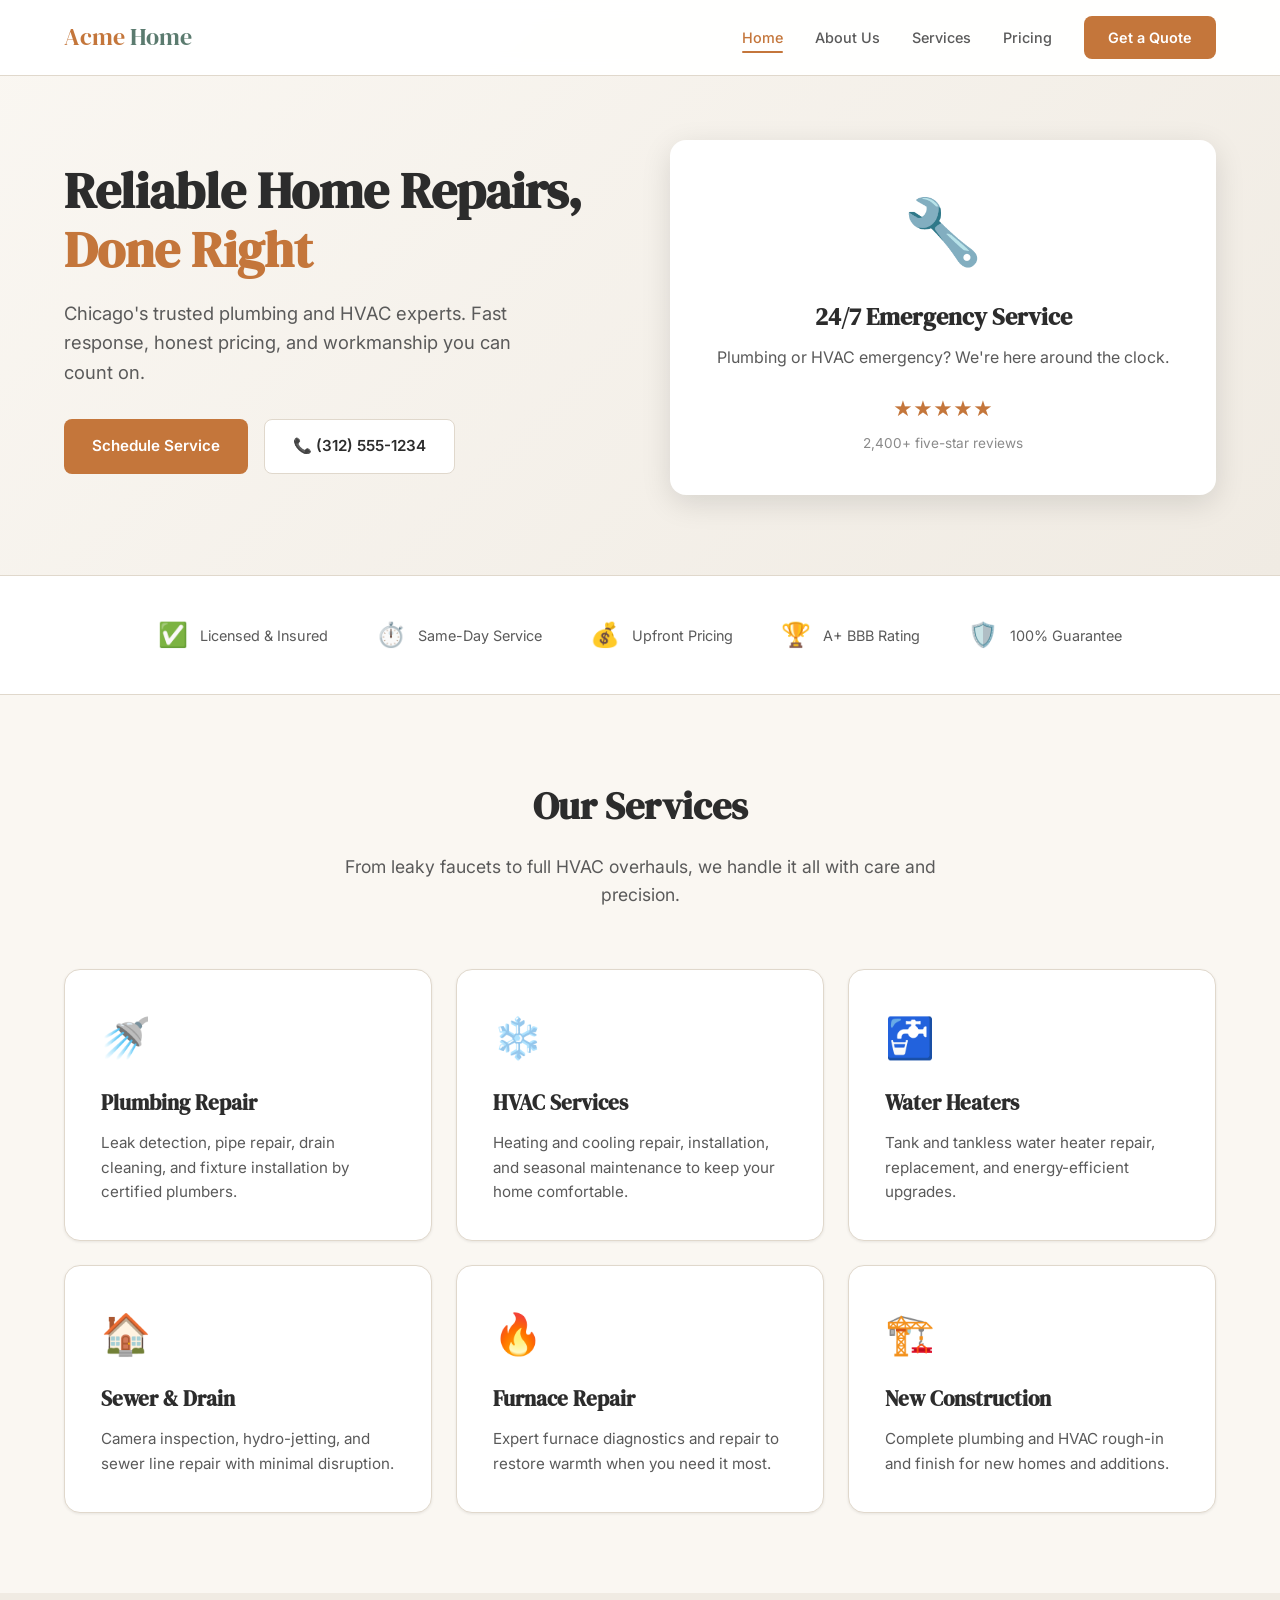
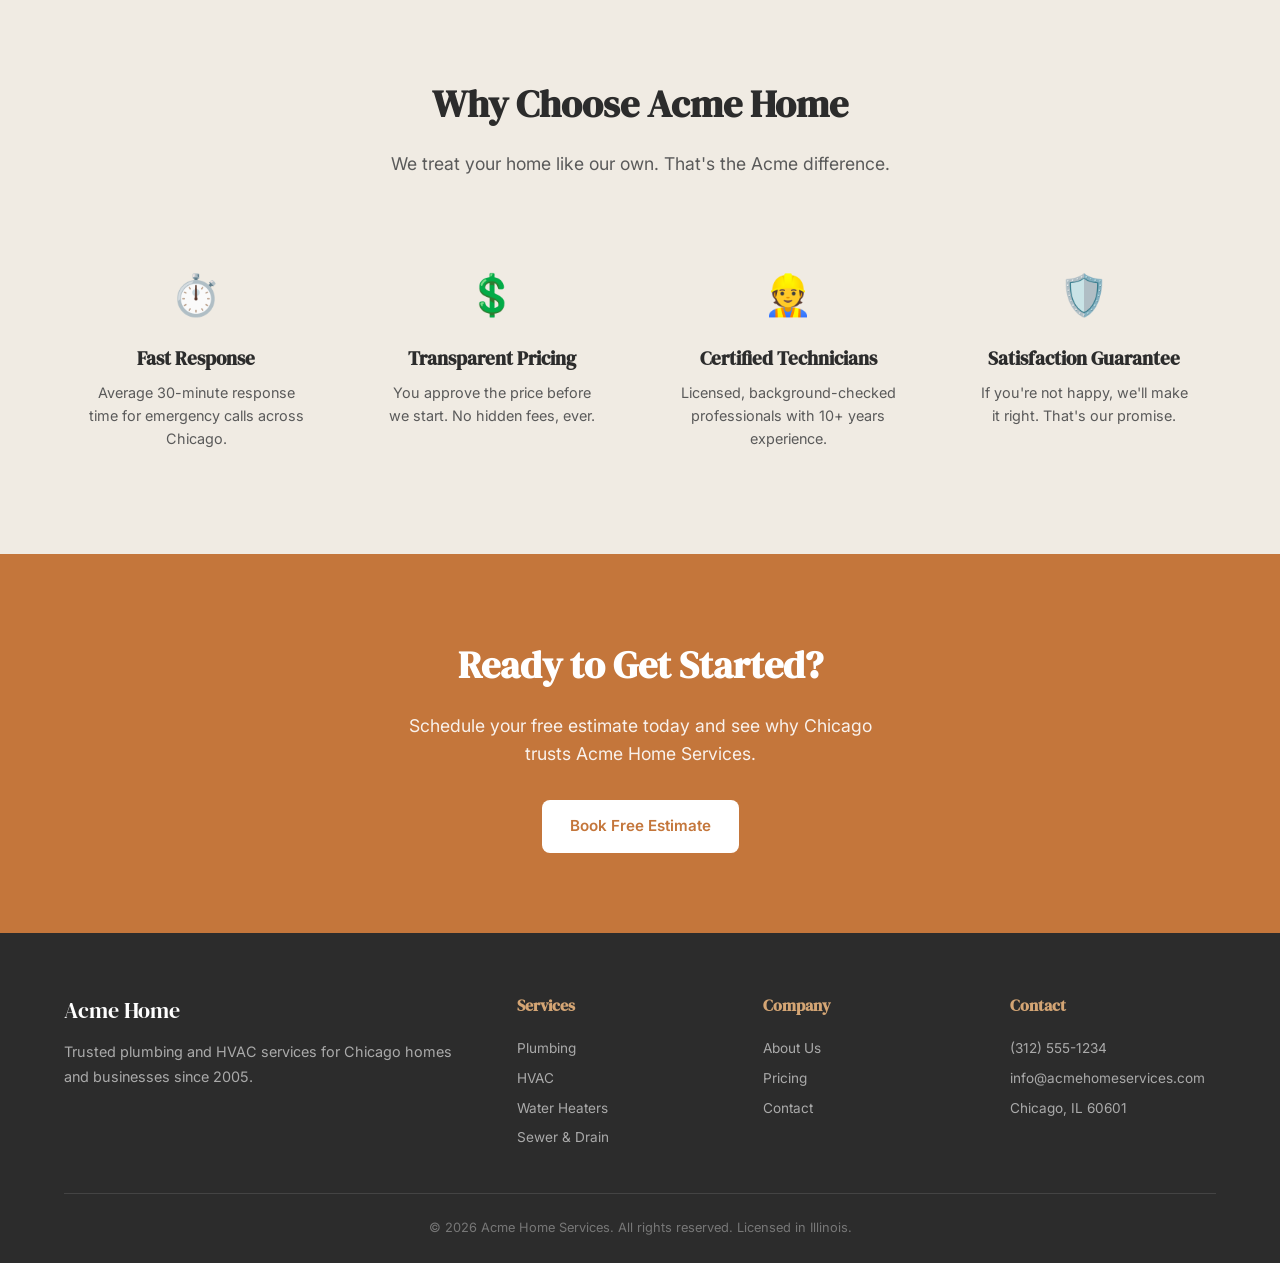
==== acme-home-services/index.html @ e5a85c17 "feat: add Acme Home Services 5-page website (#38)" ====
<!DOCTYPE html>
<html lang="en">
<head>
  <meta charset="UTF-8">
  <meta name="viewport" content="width=device-width, initial-scale=1.0">
  <title>Acme Home Services | Chicago Plumbing & HVAC</title>
  <meta name="description" content="Trusted plumbing and HVAC repair services in Chicago. Available 24/7 for emergency repairs, installations, and maintenance.">
  <link rel="preconnect" href="https://fonts.googleapis.com">
  <link href="https://fonts.googleapis.com/css2?family=DM+Serif+Display&family=Inter:wght@400;500;600;700&display=swap" rel="stylesheet">
  <link rel="stylesheet" href="css/style.css">
</head>
<body>
  <header>
    <nav>
      <a href="index.html" class="logo">Acme <span>Home</span></a>
      <div class="nav-links">
        <a href="index.html" class="active">Home</a>
        <a href="about.html">About Us</a>
        <a href="services.html">Services</a>
        <a href="pricing.html">Pricing</a>
        <a href="contact.html" class="nav-cta">Get a Quote</a>
      </div>
      <button class="mobile-toggle" aria-label="Toggle menu">☰</button>
    </nav>
  </header>

  <main>
    <section class="hero">
      <div class="container">
        <div class="hero-content">
          <h1>Reliable Home Repairs, <span>Done Right</span></h1>
          <p>Chicago's trusted plumbing and HVAC experts. Fast response, honest pricing, and workmanship you can count on.</p>
          <div class="hero-buttons">
            <a href="contact.html" class="btn btn-primary">Schedule Service</a>
            <a href="tel:+13125551234" class="btn btn-secondary">📞 (312) 555-1234</a>
          </div>
        </div>
        <div class="hero-visual">
          <div class="hero-card">
            <div class="icon">🔧</div>
            <h3>24/7 Emergency Service</h3>
            <p>Plumbing or HVAC emergency? We're here around the clock.</p>
            <div class="rating">★★★★★</div>
            <div class="reviews">2,400+ five-star reviews</div>
          </div>
        </div>
      </div>
    </section>

    <section class="trust-bar">
      <div class="container">
        <div class="trust-items">
          <div class="trust-item"><span class="icon">✅</span> Licensed & Insured</div>
          <div class="trust-item"><span class="icon">⏱️</span> Same-Day Service</div>
          <div class="trust-item"><span class="icon">💰</span> Upfront Pricing</div>
          <div class="trust-item"><span class="icon">🏆</span> A+ BBB Rating</div>
          <div class="trust-item"><span class="icon">🛡️</span> 100% Guarantee</div>
        </div>
      </div>
    </section>

    <section class="section">
      <div class="container">
        <div class="section-header">
          <h2>Our Services</h2>
          <p>From leaky faucets to full HVAC overhauls, we handle it all with care and precision.</p>
        </div>
        <div class="services-grid">
          <div class="service-card">
            <div class="icon">🚿</div>
            <h3>Plumbing Repair</h3>
            <p>Leak detection, pipe repair, drain cleaning, and fixture installation by certified plumbers.</p>
          </div>
          <div class="service-card">
            <div class="icon">❄️</div>
            <h3>HVAC Services</h3>
            <p>Heating and cooling repair, installation, and seasonal maintenance to keep your home comfortable.</p>
          </div>
          <div class="service-card">
            <div class="icon">🚰</div>
            <h3>Water Heaters</h3>
            <p>Tank and tankless water heater repair, replacement, and energy-efficient upgrades.</p>
          </div>
          <div class="service-card">
            <div class="icon">🏠</div>
            <h3>Sewer & Drain</h3>
            <p>Camera inspection, hydro-jetting, and sewer line repair with minimal disruption.</p>
          </div>
          <div class="service-card">
            <div class="icon">🔥</div>
            <h3>Furnace Repair</h3>
            <p>Expert furnace diagnostics and repair to restore warmth when you need it most.</p>
          </div>
          <div class="service-card">
            <div class="icon">🏗️</div>
            <h3>New Construction</h3>
            <p>Complete plumbing and HVAC rough-in and finish for new homes and additions.</p>
          </div>
        </div>
      </div>
    </section>

    <section class="section section-alt">
      <div class="container">
        <div class="section-header">
          <h2>Why Choose Acme Home</h2>
          <p>We treat your home like our own. That's the Acme difference.</p>
        </div>
        <div class="why-grid">
          <div class="why-item">
            <div class="icon">⏱️</div>
            <h3>Fast Response</h3>
            <p>Average 30-minute response time for emergency calls across Chicago.</p>
          </div>
          <div class="why-item">
            <div class="icon">💲</div>
            <h3>Transparent Pricing</h3>
            <p>You approve the price before we start. No hidden fees, ever.</p>
          </div>
          <div class="why-item">
            <div class="icon">👷</div>
            <h3>Certified Technicians</h3>
            <p>Licensed, background-checked professionals with 10+ years experience.</p>
          </div>
          <div class="why-item">
            <div class="icon">🛡️</div>
            <h3>Satisfaction Guarantee</h3>
            <p>If you're not happy, we'll make it right. That's our promise.</p>
          </div>
        </div>
      </div>
    </section>

    <section class="cta-section">
      <div class="container">
        <h2>Ready to Get Started?</h2>
        <p>Schedule your free estimate today and see why Chicago trusts Acme Home Services.</p>
        <a href="contact.html" class="btn btn-white">Book Free Estimate</a>
      </div>
    </section>
  </main>

  <footer>
    <div class="container">
      <div class="footer-grid">
        <div class="footer-brand">
          <span class="logo">Acme Home</span>
          <p>Trusted plumbing and HVAC services for Chicago homes and businesses since 2005.</p>
        </div>
        <div class="footer-col">
          <h4>Services</h4>
          <a href="services.html">Plumbing</a>
          <a href="services.html">HVAC</a>
          <a href="services.html">Water Heaters</a>
          <a href="services.html">Sewer & Drain</a>
        </div>
        <div class="footer-col">
          <h4>Company</h4>
          <a href="about.html">About Us</a>
          <a href="pricing.html">Pricing</a>
          <a href="contact.html">Contact</a>
        </div>
        <div class="footer-col">
          <h4>Contact</h4>
          <a href="tel:+13125551234">(312) 555-1234</a>
          <a href="mailto:info@acmehomeservices.com">info@acmehomeservices.com</a>
          <a href="#">Chicago, IL 60601</a>
        </div>
      </div>
      <div class="footer-bottom">
        &copy; 2026 Acme Home Services. All rights reserved. Licensed in Illinois.
      </div>
    </div>
  </footer>

  <script src="js/main.js"></script>
</body>
</html>
---- acme-home-services/css/style.css ----
:root {
  --color-primary: #C4763B;
  --color-primary-dark: #A65E2B;
  --color-primary-light: #E8A86D;
  --color-secondary: #5B7B6F;
  --color-secondary-dark: #4A6559;
  --color-accent: #D4A574;
  --color-bg: #FAF7F2;
  --color-bg-alt: #F0EBE3;
  --color-text: #2C2C2C;
  --color-text-light: #5A5A5A;
  --color-text-muted: #8A8A8A;
  --color-white: #FFFFFF;
  --color-border: #E0D8CC;
  --shadow-sm: 0 1px 3px rgba(0,0,0,0.08);
  --shadow-md: 0 4px 12px rgba(0,0,0,0.1);
  --shadow-lg: 0 8px 30px rgba(0,0,0,0.12);
  --radius: 8px;
  --radius-lg: 16px;
  --transition: 0.3s ease;
  --font-heading: 'DM Serif Display', Georgia, serif;
  --font-body: 'Inter', -apple-system, BlinkMacSystemFont, sans-serif;
}

* { margin: 0; padding: 0; box-sizing: border-box; }

html { scroll-behavior: smooth; }

body {
  font-family: var(--font-body);
  color: var(--color-text);
  background: var(--color-bg);
  line-height: 1.6;
}

a { text-decoration: none; color: inherit; }
ul { list-style: none; }
img { max-width: 100%; height: auto; }

.container {
  max-width: 1200px;
  margin: 0 auto;
  padding: 0 24px;
}

/* Header */
header {
  position: fixed;
  top: 0;
  left: 0;
  right: 0;
  background: rgba(255,255,255,0.95);
  backdrop-filter: blur(10px);
  z-index: 1000;
  border-bottom: 1px solid var(--color-border);
}

nav {
  display: flex;
  justify-content: space-between;
  align-items: center;
  padding: 16px 24px;
  max-width: 1200px;
  margin: 0 auto;
}

.logo {
  font-family: var(--font-heading);
  font-size: 1.5rem;
  color: var(--color-primary);
}

.logo span { color: var(--color-secondary); }

.nav-links {
  display: flex;
  gap: 32px;
  align-items: center;
}

.nav-links a {
  font-size: 0.9rem;
  font-weight: 500;
  color: var(--color-text-light);
  transition: color var(--transition);
  position: relative;
}

.nav-links a:hover,
.nav-links a.active {
  color: var(--color-primary);
}

.nav-links a.active::after {
  content: '';
  position: absolute;
  bottom: -4px;
  left: 0;
  right: 0;
  height: 2px;
  background: var(--color-primary);
  border-radius: 1px;
}

.nav-cta {
  background: var(--color-primary) !important;
  color: var(--color-white) !important;
  padding: 10px 24px;
  border-radius: var(--radius);
  font-weight: 600 !important;
  transition: background var(--transition) !important;
}

.nav-cta:hover {
  background: var(--color-primary-dark) !important;
}

.mobile-toggle {
  display: none;
  background: none;
  border: none;
  font-size: 1.5rem;
  cursor: pointer;
  color: var(--color-text);
}

/* Hero */
.hero {
  padding: 140px 0 80px;
  background: linear-gradient(135deg, var(--color-bg) 0%, var(--color-bg-alt) 100%);
}

.hero .container {
  display: grid;
  grid-template-columns: 1fr 1fr;
  gap: 60px;
  align-items: center;
}

.hero-content h1 {
  font-family: var(--font-heading);
  font-size: 3.2rem;
  line-height: 1.15;
  margin-bottom: 20px;
  color: var(--color-text);
}

.hero-content h1 span { color: var(--color-primary); }

.hero-content p {
  font-size: 1.15rem;
  color: var(--color-text-light);
  margin-bottom: 32px;
  max-width: 480px;
}

.hero-buttons {
  display: flex;
  gap: 16px;
}

.btn {
  display: inline-flex;
  align-items: center;
  gap: 8px;
  padding: 14px 28px;
  border-radius: var(--radius);
  font-weight: 600;
  font-size: 0.95rem;
  transition: all var(--transition);
  border: none;
  cursor: pointer;
}

.btn-primary {
  background: var(--color-primary);
  color: var(--color-white);
}

.btn-primary:hover {
  background: var(--color-primary-dark);
  transform: translateY(-1px);
  box-shadow: var(--shadow-md);
}

.btn-secondary {
  background: var(--color-white);
  color: var(--color-text);
  border: 1px solid var(--color-border);
}

.btn-secondary:hover {
  background: var(--color-bg-alt);
  border-color: var(--color-primary-light);
}

.hero-visual {
  position: relative;
}

.hero-card {
  background: var(--color-white);
  border-radius: var(--radius-lg);
  padding: 40px;
  box-shadow: var(--shadow-lg);
  text-align: center;
}

.hero-card .icon {
  font-size: 4rem;
  margin-bottom: 16px;
}

.hero-card h3 {
  font-family: var(--font-heading);
  font-size: 1.5rem;
  margin-bottom: 8px;
}

.hero-card p {
  color: var(--color-text-light);
  margin-bottom: 24px;
}

.hero-card .rating {
  color: var(--color-primary);
  font-size: 1.2rem;
  margin-bottom: 8px;
}

.hero-card .reviews {
  font-size: 0.85rem;
  color: var(--color-text-muted);
}

/* Trust Bar */
.trust-bar {
  padding: 40px 0;
  background: var(--color-white);
  border-top: 1px solid var(--color-border);
  border-bottom: 1px solid var(--color-border);
}

.trust-items {
  display: flex;
  justify-content: center;
  gap: 48px;
  flex-wrap: wrap;
}

.trust-item {
  display: flex;
  align-items: center;
  gap: 12px;
  font-size: 0.9rem;
  color: var(--color-text-light);
}

.trust-item .icon {
  font-size: 1.5rem;
}

/* Section styles */
.section {
  padding: 80px 0;
}

.section-alt {
  background: var(--color-bg-alt);
}

.section-header {
  text-align: center;
  margin-bottom: 60px;
}

.section-header h2 {
  font-family: var(--font-heading);
  font-size: 2.4rem;
  margin-bottom: 16px;
}

.section-header p {
  font-size: 1.1rem;
  color: var(--color-text-light);
  max-width: 600px;
  margin: 0 auto;
}

/* Services */
.services-grid {
  display: grid;
  grid-template-columns: repeat(auto-fit, minmax(280px, 1fr));
  gap: 24px;
}

.service-card {
  background: var(--color-white);
  border-radius: var(--radius-lg);
  padding: 36px;
  box-shadow: var(--shadow-sm);
  border: 1px solid var(--color-border);
  transition: all var(--transition);
}

.service-card:hover {
  transform: translateY(-4px);
  box-shadow: var(--shadow-md);
  border-color: var(--color-primary-light);
}

.service-card .icon {
  font-size: 2.5rem;
  margin-bottom: 16px;
}

.service-card h3 {
  font-family: var(--font-heading);
  font-size: 1.3rem;
  margin-bottom: 12px;
}

.service-card p {
  color: var(--color-text-light);
  font-size: 0.95rem;
}

/* Why Us */
.why-grid {
  display: grid;
  grid-template-columns: repeat(auto-fit, minmax(250px, 1fr));
  gap: 32px;
}

.why-item {
  text-align: center;
  padding: 24px;
}

.why-item .icon {
  font-size: 2.5rem;
  margin-bottom: 16px;
}

.why-item h3 {
  font-family: var(--font-heading);
  font-size: 1.2rem;
  margin-bottom: 8px;
}

.why-item p {
  color: var(--color-text-light);
  font-size: 0.9rem;
}

/* CTA */
.cta-section {
  padding: 80px 0;
  background: var(--color-primary);
  color: var(--color-white);
}

.cta-section .container {
  text-align: center;
}

.cta-section h2 {
  font-family: var(--font-heading);
  font-size: 2.4rem;
  margin-bottom: 16px;
}

.cta-section p {
  font-size: 1.1rem;
  opacity: 0.9;
  margin-bottom: 32px;
  max-width: 500px;
  margin-left: auto;
  margin-right: auto;
}

.btn-white {
  background: var(--color-white);
  color: var(--color-primary);
}

.btn-white:hover {
  background: var(--color-bg);
  transform: translateY(-1px);
  box-shadow: var(--shadow-md);
}

/* Footer */
footer {
  background: var(--color-text);
  color: var(--color-white);
  padding: 60px 0 24px;
}

.footer-grid {
  display: grid;
  grid-template-columns: 2fr 1fr 1fr 1fr;
  gap: 40px;
  margin-bottom: 40px;
}

.footer-brand .logo {
  color: var(--color-white);
  font-size: 1.4rem;
  margin-bottom: 12px;
  display: block;
}

.footer-brand p {
  color: #AAA;
  font-size: 0.9rem;
  line-height: 1.7;
}

.footer-col h4 {
  font-family: var(--font-heading);
  font-size: 1rem;
  margin-bottom: 16px;
  color: var(--color-accent);
}

.footer-col a {
  display: block;
  color: #AAA;
  font-size: 0.85rem;
  padding: 4px 0;
  transition: color var(--transition);
}

.footer-col a:hover { color: var(--color-white); }

.footer-bottom {
  border-top: 1px solid #444;
  padding-top: 24px;
  text-align: center;
  font-size: 0.8rem;
  color: #777;
}

/* Pages */
.page-hero {
  padding: 120px 0 60px;
  background: linear-gradient(135deg, var(--color-bg) 0%, var(--color-bg-alt) 100%);
  text-align: center;
}

.page-hero h1 {
  font-family: var(--font-heading);
  font-size: 2.8rem;
  margin-bottom: 16px;
}

.page-hero p {
  font-size: 1.1rem;
  color: var(--color-text-light);
  max-width: 600px;
  margin: 0 auto;
}

.page-content {
  padding: 60px 0;
}

/* About page */
.about-grid {
  display: grid;
  grid-template-columns: 1fr 1fr;
  gap: 48px;
  align-items: center;
  margin-bottom: 60px;
}

.about-text h2 {
  font-family: var(--font-heading);
  font-size: 2rem;
  margin-bottom: 16px;
}

.about-text p {
  color: var(--color-text-light);
  margin-bottom: 16px;
  line-height: 1.8;
}

.about-image {
  background: var(--color-bg-alt);
  border-radius: var(--radius-lg);
  padding: 60px;
  text-align: center;
  font-size: 5rem;
}

.values-grid {
  display: grid;
  grid-template-columns: repeat(auto-fit, minmax(220px, 1fr));
  gap: 24px;
  margin-top: 40px;
}

.value-card {
  background: var(--color-white);
  padding: 28px;
  border-radius: var(--radius-lg);
  box-shadow: var(--shadow-sm);
  text-align: center;
  border: 1px solid var(--color-border);
}

.value-card .icon { font-size: 2rem; margin-bottom: 12px; }
.value-card h3 { font-family: var(--font-heading); font-size: 1.1rem; margin-bottom: 8px; }
.value-card p { color: var(--color-text-light); font-size: 0.85rem; }

/* Pricing */
.pricing-grid {
  display: grid;
  grid-template-columns: repeat(auto-fit, minmax(300px, 1fr));
  gap: 24px;
  max-width: 960px;
  margin: 0 auto;
}

.pricing-card {
  background: var(--color-white);
  border-radius: var(--radius-lg);
  padding: 40px;
  box-shadow: var(--shadow-sm);
  border: 2px solid var(--color-border);
  text-align: center;
  transition: all var(--transition);
}

.pricing-card.featured {
  border-color: var(--color-primary);
  position: relative;
  transform: scale(1.02);
}

.pricing-card.featured::before {
  content: 'Most Popular';
  position: absolute;
  top: -14px;
  left: 50%;
  transform: translateX(-50%);
  background: var(--color-primary);
  color: var(--color-white);
  padding: 4px 20px;
  border-radius: 20px;
  font-size: 0.8rem;
  font-weight: 600;
}

.pricing-card h3 {
  font-family: var(--font-heading);
  font-size: 1.4rem;
  margin-bottom: 8px;
}

.pricing-card .price {
  font-size: 2.5rem;
  font-weight: 700;
  color: var(--color-primary);
  margin: 16px 0;
}

.pricing-card .price span {
  font-size: 0.9rem;
  font-weight: 400;
  color: var(--color-text-muted);
}

.pricing-card ul {
  text-align: left;
  margin: 24px 0;
}

.pricing-card li {
  padding: 8px 0;
  font-size: 0.9rem;
  color: var(--color-text-light);
  display: flex;
  align-items: center;
  gap: 8px;
}

.pricing-card li::before {
  content: '✓';
  color: var(--color-secondary);
  font-weight: 700;
}

/* Contact */
.contact-grid {
  display: grid;
  grid-template-columns: 1fr 1fr;
  gap: 48px;
}

.contact-form {
  background: var(--color-white);
  padding: 40px;
  border-radius: var(--radius-lg);
  box-shadow: var(--shadow-sm);
}

.contact-form h2 {
  font-family: var(--font-heading);
  font-size: 1.8rem;
  margin-bottom: 24px;
}

.form-group {
  margin-bottom: 20px;
}

.form-group label {
  display: block;
  font-size: 0.85rem;
  font-weight: 600;
  margin-bottom: 6px;
  color: var(--color-text);
}

.form-group input,
.form-group textarea,
.form-group select {
  width: 100%;
  padding: 12px 16px;
  border: 1px solid var(--color-border);
  border-radius: var(--radius);
  font-family: var(--font-body);
  font-size: 0.95rem;
  transition: border-color var(--transition);
  background: var(--color-bg);
}

.form-group input:focus,
.form-group textarea:focus,
.form-group select:focus {
  outline: none;
  border-color: var(--color-primary);
}

.form-group textarea { resize: vertical; min-height: 120px; }

.contact-info {
  padding: 20px 0;
}

.contact-info h2 {
  font-family: var(--font-heading);
  font-size: 1.8rem;
  margin-bottom: 24px;
}

.contact-item {
  display: flex;
  gap: 16px;
  margin-bottom: 24px;
  align-items: flex-start;
}

.contact-item .icon {
  font-size: 1.5rem;
  margin-top: 4px;
}

.contact-item h4 { font-size: 0.95rem; margin-bottom: 4px; }
.contact-item p { color: var(--color-text-light); font-size: 0.9rem; }

/* Responsive */
@media (max-width: 768px) {
  .hero .container { grid-template-columns: 1fr; text-align: center; }
  .hero-content p { margin: 0 auto 32px; }
  .hero-buttons { justify-content: center; }
  .hero-visual { display: none; }
  .nav-links { display: none; }
  .mobile-toggle { display: block; }
  .nav-links.active {
    display: flex;
    flex-direction: column;
    position: absolute;
    top: 100%;
    left: 0;
    right: 0;
    background: var(--color-white);
    padding: 24px;
    border-bottom: 1px solid var(--color-border);
    box-shadow: var(--shadow-md);
  }
  .about-grid,
  .contact-grid { grid-template-columns: 1fr; }
  .footer-grid { grid-template-columns: 1fr 1fr; }
  .pricing-card.featured { transform: none; }
  .section-header h2,
  .page-hero h1 { font-size: 1.8rem; }
}
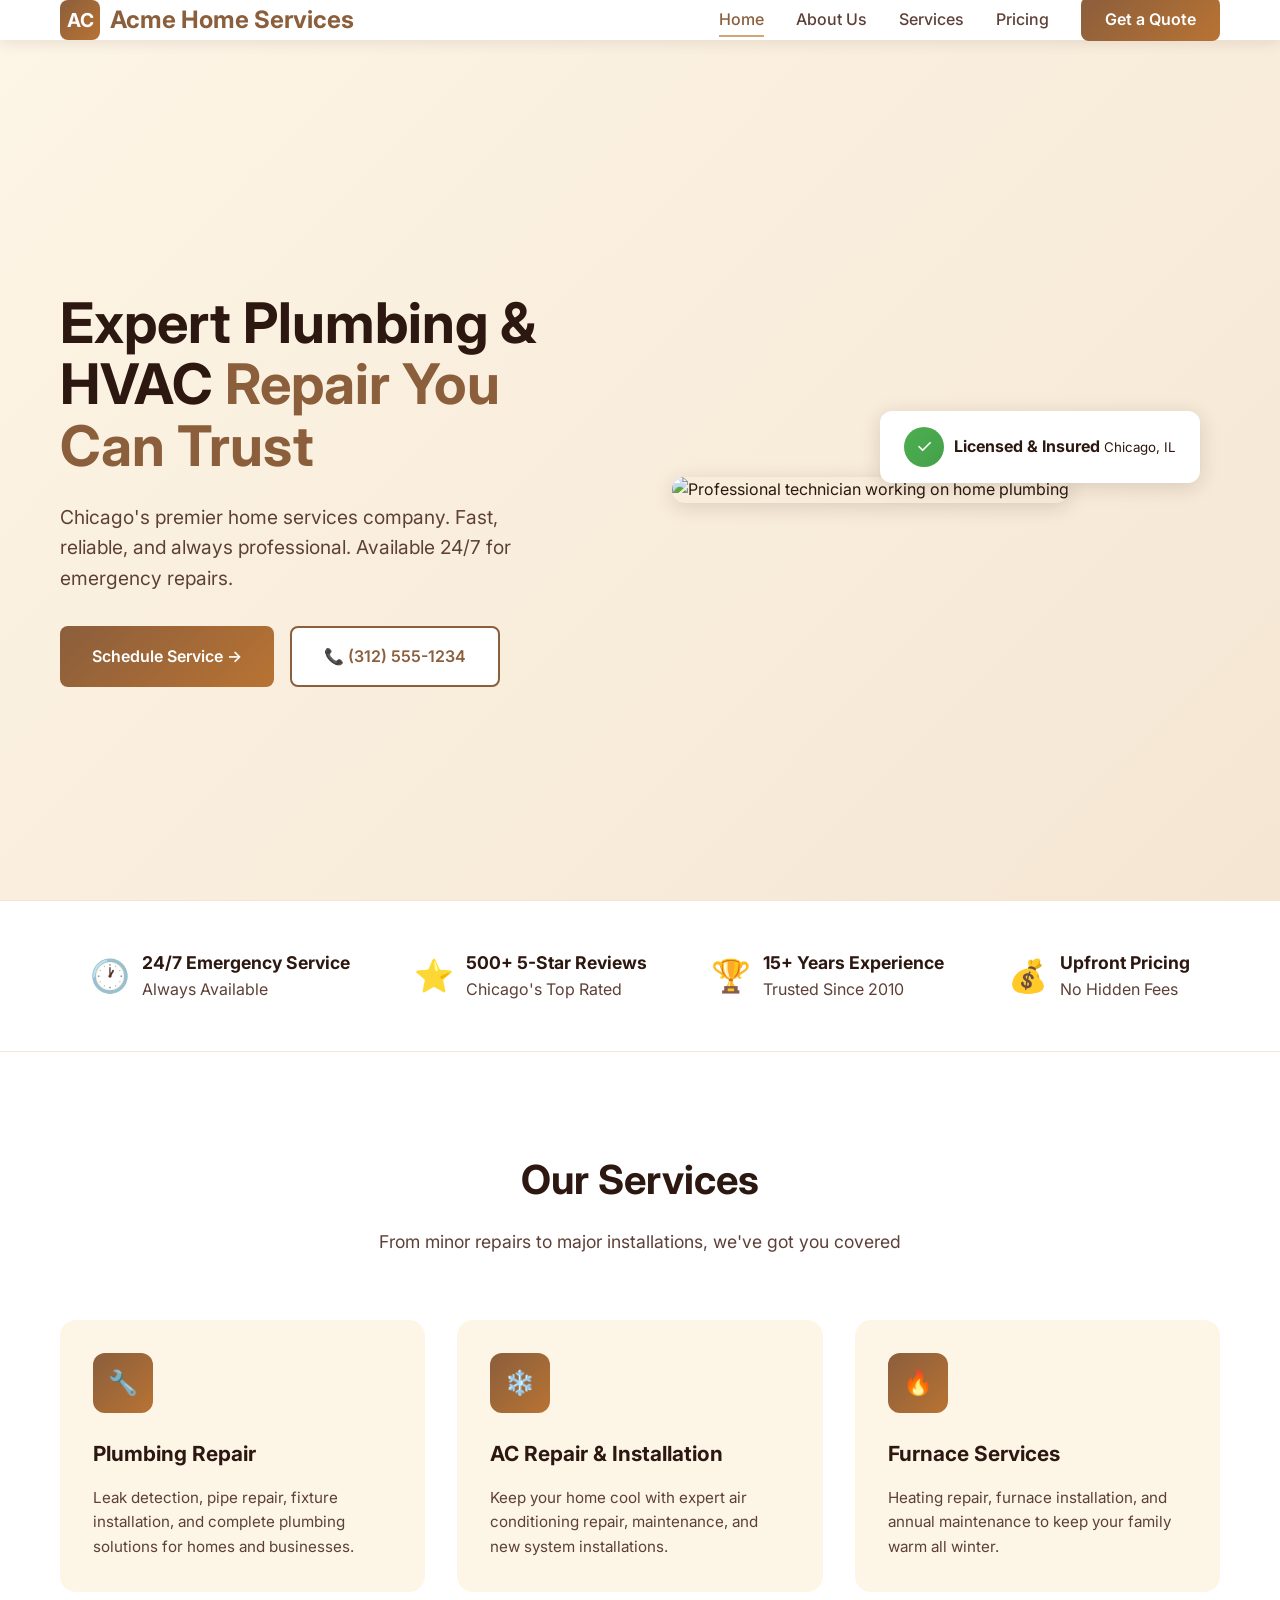
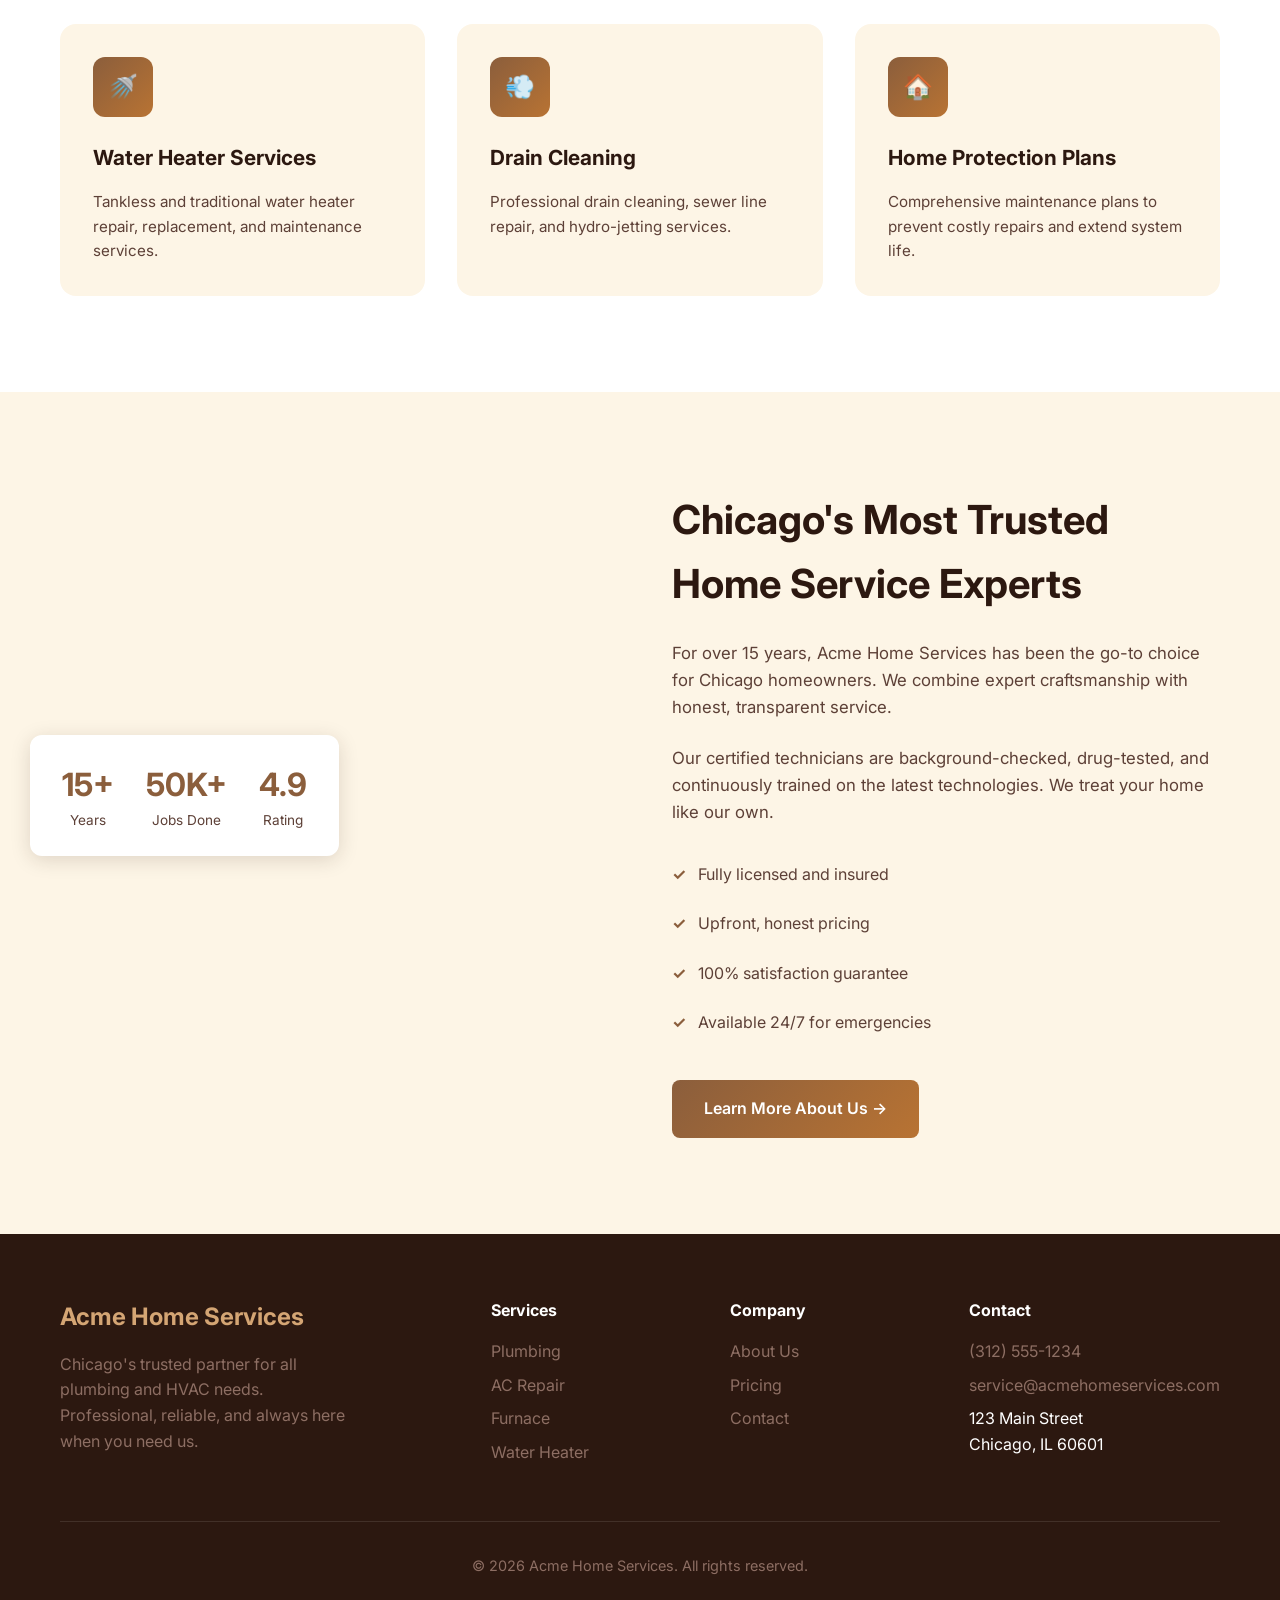
==== commit 8b505c59: "feat(acme-home-services): build 5-page website for Acme Home Services - Home page with hero, trust b" ====
--- a/acme-home-services/index.html
+++ b/acme-home-services/index.html
@@ -3,172 +3,203 @@
 <head>
   <meta charset="UTF-8">
   <meta name="viewport" content="width=device-width, initial-scale=1.0">
+  <meta name="description" content="Acme Home Services - Chicago's trusted plumbing and HVAC repair experts. Available 24/7 for emergency service.">
   <title>Acme Home Services | Chicago Plumbing & HVAC</title>
-  <meta name="description" content="Trusted plumbing and HVAC repair services in Chicago. Available 24/7 for emergency repairs, installations, and maintenance.">
   <link rel="preconnect" href="https://fonts.googleapis.com">
-  <link href="https://fonts.googleapis.com/css2?family=DM+Serif+Display&family=Inter:wght@400;500;600;700&display=swap" rel="stylesheet">
+  <link rel="preconnect" href="https://fonts.gstatic.com" crossorigin>
+  <link href="https://fonts.googleapis.com/css2?family=Inter:wght@400;500;600;700&display=swap" rel="stylesheet">
   <link rel="stylesheet" href="css/style.css">
 </head>
 <body>
   <header>
-    <nav>
-      <a href="index.html" class="logo">Acme <span>Home</span></a>
-      <div class="nav-links">
-        <a href="index.html" class="active">Home</a>
-        <a href="about.html">About Us</a>
-        <a href="services.html">Services</a>
-        <a href="pricing.html">Pricing</a>
-        <a href="contact.html" class="nav-cta">Get a Quote</a>
-      </div>
-      <button class="mobile-toggle" aria-label="Toggle menu">☰</button>
+    <nav class="container">
+      <a href="index.html" class="logo">
+        <div class="logo-icon">AC</div>
+        Acme Home Services
+      </a>
+      <ul class="nav-links">
+        <li><a href="index.html" class="active">Home</a></li>
+        <li><a href="about.html">About Us</a></li>
+        <li><a href="services.html">Services</a></li>
+        <li><a href="pricing.html">Pricing</a></li>
+        <li><a href="contact.html" class="nav-cta">Get a Quote</a></li>
+      </ul>
+      <div class="mobile-menu">
+        <span></span>
+        <span></span>
+        <span></span>
+      </div>
     </nav>
   </header>
 
-  <main>
-    <section class="hero">
-      <div class="container">
-        <div class="hero-content">
-          <h1>Reliable Home Repairs, <span>Done Right</span></h1>
-          <p>Chicago's trusted plumbing and HVAC experts. Fast response, honest pricing, and workmanship you can count on.</p>
+  <section class="hero">
+    <div class="container">
+      <div class="hero-content">
+        <div class="hero-text">
+          <h1>Expert Plumbing & HVAC <span>Repair You Can Trust</span></h1>
+          <p>Chicago's premier home services company. Fast, reliable, and always professional. Available 24/7 for emergency repairs.</p>
           <div class="hero-buttons">
-            <a href="contact.html" class="btn btn-primary">Schedule Service</a>
-            <a href="tel:+13125551234" class="btn btn-secondary">📞 (312) 555-1234</a>
-          </div>
-        </div>
-        <div class="hero-visual">
-          <div class="hero-card">
-            <div class="icon">🔧</div>
-            <h3>24/7 Emergency Service</h3>
-            <p>Plumbing or HVAC emergency? We're here around the clock.</p>
-            <div class="rating">★★★★★</div>
-            <div class="reviews">2,400+ five-star reviews</div>
-          </div>
-        </div>
-      </div>
-    </section>
-
-    <section class="trust-bar">
-      <div class="container">
-        <div class="trust-items">
-          <div class="trust-item"><span class="icon">✅</span> Licensed & Insured</div>
-          <div class="trust-item"><span class="icon">⏱️</span> Same-Day Service</div>
-          <div class="trust-item"><span class="icon">💰</span> Upfront Pricing</div>
-          <div class="trust-item"><span class="icon">🏆</span> A+ BBB Rating</div>
-          <div class="trust-item"><span class="icon">🛡️</span> 100% Guarantee</div>
-        </div>
-      </div>
-    </section>
-
-    <section class="section">
-      <div class="container">
-        <div class="section-header">
-          <h2>Our Services</h2>
-          <p>From leaky faucets to full HVAC overhauls, we handle it all with care and precision.</p>
-        </div>
-        <div class="services-grid">
-          <div class="service-card">
-            <div class="icon">🚿</div>
-            <h3>Plumbing Repair</h3>
-            <p>Leak detection, pipe repair, drain cleaning, and fixture installation by certified plumbers.</p>
-          </div>
-          <div class="service-card">
-            <div class="icon">❄️</div>
-            <h3>HVAC Services</h3>
-            <p>Heating and cooling repair, installation, and seasonal maintenance to keep your home comfortable.</p>
-          </div>
-          <div class="service-card">
-            <div class="icon">🚰</div>
-            <h3>Water Heaters</h3>
-            <p>Tank and tankless water heater repair, replacement, and energy-efficient upgrades.</p>
-          </div>
-          <div class="service-card">
-            <div class="icon">🏠</div>
-            <h3>Sewer & Drain</h3>
-            <p>Camera inspection, hydro-jetting, and sewer line repair with minimal disruption.</p>
-          </div>
-          <div class="service-card">
-            <div class="icon">🔥</div>
-            <h3>Furnace Repair</h3>
-            <p>Expert furnace diagnostics and repair to restore warmth when you need it most.</p>
-          </div>
-          <div class="service-card">
-            <div class="icon">🏗️</div>
-            <h3>New Construction</h3>
-            <p>Complete plumbing and HVAC rough-in and finish for new homes and additions.</p>
-          </div>
-        </div>
-      </div>
-    </section>
-
-    <section class="section section-alt">
-      <div class="container">
-        <div class="section-header">
-          <h2>Why Choose Acme Home</h2>
-          <p>We treat your home like our own. That's the Acme difference.</p>
-        </div>
-        <div class="why-grid">
-          <div class="why-item">
-            <div class="icon">⏱️</div>
-            <h3>Fast Response</h3>
-            <p>Average 30-minute response time for emergency calls across Chicago.</p>
-          </div>
-          <div class="why-item">
-            <div class="icon">💲</div>
-            <h3>Transparent Pricing</h3>
-            <p>You approve the price before we start. No hidden fees, ever.</p>
-          </div>
-          <div class="why-item">
-            <div class="icon">👷</div>
-            <h3>Certified Technicians</h3>
-            <p>Licensed, background-checked professionals with 10+ years experience.</p>
-          </div>
-          <div class="why-item">
-            <div class="icon">🛡️</div>
-            <h3>Satisfaction Guarantee</h3>
-            <p>If you're not happy, we'll make it right. That's our promise.</p>
-          </div>
-        </div>
-      </div>
-    </section>
-
-    <section class="cta-section">
-      <div class="container">
-        <h2>Ready to Get Started?</h2>
-        <p>Schedule your free estimate today and see why Chicago trusts Acme Home Services.</p>
-        <a href="contact.html" class="btn btn-white">Book Free Estimate</a>
-      </div>
-    </section>
-  </main>
+            <a href="contact.html" class="btn-primary">Schedule Service →</a>
+            <a href="tel:3125551234" class="btn-secondary">📞 (312) 555-1234</a>
+          </div>
+        </div>
+        <div class="hero-image">
+          <img src="https://images.unsplash.com-1581092921084-88af94b61c02?w=600&h=400&fit=crop" alt="Professional technician working on home plumbing" loading="lazy">
+          <div class="hero-badge">
+            <div class="hero-badge-icon">✓</div>
+            <div>
+              <strong>Licensed & Insured</strong>
+              <small>Chicago, IL</small>
+            </div>
+          </div>
+        </div>
+      </div>
+    </div>
+  </section>
+
+  <section class="trust-bar">
+    <div class="container">
+      <div class="trust-items">
+        <div class="trust-item">
+          <span class="trust-item-icon">🕐</span>
+          <div>
+            <strong>24/7 Emergency Service</strong>
+            <span>Always Available</span>
+          </div>
+        </div>
+        <div class="trust-item">
+          <span class="trust-item-icon">⭐</span>
+          <div>
+            <strong>500+ 5-Star Reviews</strong>
+            <span>Chicago's Top Rated</span>
+          </div>
+        </div>
+        <div class="trust-item">
+          <span class="trust-item-icon">🏆</span>
+          <div>
+            <strong>15+ Years Experience</strong>
+            <span>Trusted Since 2010</span>
+          </div>
+        </div>
+        <div class="trust-item">
+          <span class="trust-item-icon">💰</span>
+          <div>
+            <strong>Upfront Pricing</strong>
+            <span>No Hidden Fees</span>
+          </div>
+        </div>
+      </div>
+    </div>
+  </section>
+
+  <section class="services">
+    <div class="container">
+      <div class="section-header">
+        <h2>Our Services</h2>
+        <p>From minor repairs to major installations, we've got you covered</p>
+      </div>
+      <div class="services-grid">
+        <div class="service-card">
+          <div class="service-icon">🔧</div>
+          <h3>Plumbing Repair</h3>
+          <p>Leak detection, pipe repair, fixture installation, and complete plumbing solutions for homes and businesses.</p>
+        </div>
+        <div class="service-card">
+          <div class="service-icon">❄️</div>
+          <h3>AC Repair & Installation</h3>
+          <p>Keep your home cool with expert air conditioning repair, maintenance, and new system installations.</p>
+        </div>
+        <div class="service-card">
+          <div class="service-icon">🔥</div>
+          <h3>Furnace Services</h3>
+          <p>Heating repair, furnace installation, and annual maintenance to keep your family warm all winter.</p>
+        </div>
+        <div class="service-card">
+          <div class="service-icon">🚿</div>
+          <h3>Water Heater Services</h3>
+          <p>Tankless and traditional water heater repair, replacement, and maintenance services.</p>
+        </div>
+        <div class="service-card">
+          <div class="service-icon">💨</div>
+          <h3>Drain Cleaning</h3>
+          <p>Professional drain cleaning, sewer line repair, and hydro-jetting services.</p>
+        </div>
+        <div class="service-card">
+          <div class="service-icon">🏠</div>
+          <h3>Home Protection Plans</h3>
+          <p>Comprehensive maintenance plans to prevent costly repairs and extend system life.</p>
+        </div>
+      </div>
+    </div>
+  </section>
+
+  <section class="about-content container" style="padding: 6rem 20px;">
+    <div class="about-image">
+      <img src="https://images.unsplash.com-1585704032915-c3400ca199e7?w=600&h=400&fit=crop" alt="Acme Home Services team" loading="lazy">
+      <div class="about-stats">
+        <div class="stat-item">
+          <div class="stat-number">15+</div>
+          <div class="stat-label">Years</div>
+        </div>
+        <div class="stat-item">
+          <div class="stat-number">50K+</div>
+          <div class="stat-label">Jobs Done</div>
+        </div>
+        <div class="stat-item">
+          <div class="stat-number">4.9</div>
+          <div class="stat-label">Rating</div>
+        </div>
+      </div>
+    </div>
+    <div class="about-text">
+      <h2>Chicago's Most Trusted Home Service Experts</h2>
+      <p>For over 15 years, Acme Home Services has been the go-to choice for Chicago homeowners. We combine expert craftsmanship with honest, transparent service.</p>
+      <p>Our certified technicians are background-checked, drug-tested, and continuously trained on the latest technologies. We treat your home like our own.</p>
+      <ul class="values-list">
+        <li>Fully licensed and insured</li>
+        <li>Upfront, honest pricing</li>
+        <li>100% satisfaction guarantee</li>
+        <li>Available 24/7 for emergencies</li>
+      </ul>
+      <a href="about.html" class="btn-primary" style="margin-top: 2rem;">Learn More About Us →</a>
+    </div>
+  </section>
 
   <footer>
     <div class="container">
-      <div class="footer-grid">
+      <div class="footer-content">
         <div class="footer-brand">
-          <span class="logo">Acme Home</span>
-          <p>Trusted plumbing and HVAC services for Chicago homes and businesses since 2005.</p>
-        </div>
-        <div class="footer-col">
+          <h3>Acme Home Services</h3>
+          <p>Chicago's trusted partner for all plumbing and HVAC needs. Professional, reliable, and always here when you need us.</p>
+        </div>
+        <div class="footer-links">
           <h4>Services</h4>
-          <a href="services.html">Plumbing</a>
-          <a href="services.html">HVAC</a>
-          <a href="services.html">Water Heaters</a>
-          <a href="services.html">Sewer & Drain</a>
-        </div>
-        <div class="footer-col">
+          <ul>
+            <li><a href="services.html">Plumbing</a></li>
+            <li><a href="services.html">AC Repair</a></li>
+            <li><a href="services.html">Furnace</a></li>
+            <li><a href="services.html">Water Heater</a></li>
+          </ul>
+        </div>
+        <div class="footer-links">
           <h4>Company</h4>
-          <a href="about.html">About Us</a>
-          <a href="pricing.html">Pricing</a>
-          <a href="contact.html">Contact</a>
-        </div>
-        <div class="footer-col">
+          <ul>
+            <li><a href="about.html">About Us</a></li>
+            <li><a href="pricing.html">Pricing</a></li>
+            <li><a href="contact.html">Contact</a></li>
+          </ul>
+        </div>
+        <div class="footer-links">
           <h4>Contact</h4>
-          <a href="tel:+13125551234">(312) 555-1234</a>
-          <a href="mailto:info@acmehomeservices.com">info@acmehomeservices.com</a>
-          <a href="#">Chicago, IL 60601</a>
+          <ul>
+            <li><a href="tel:3125551234">(312) 555-1234</a></li>
+            <li><a href="mailto:service@acmehomeservices.com">service@acmehomeservices.com</a></li>
+            <li><span>123 Main Street<br>Chicago, IL 60601</span></li>
+          </ul>
         </div>
       </div>
       <div class="footer-bottom">
-        &copy; 2026 Acme Home Services. All rights reserved. Licensed in Illinois.
+        <p>&copy; 2026 Acme Home Services. All rights reserved.</p>
       </div>
     </div>
   </footer>
--- a/acme-home-services/css/style.css
+++ b/acme-home-services/css/style.css
@@ -1,250 +1,274 @@
 :root {
-  --color-primary: #C4763B;
-  --color-primary-dark: #A65E2B;
-  --color-primary-light: #E8A86D;
-  --color-secondary: #5B7B6F;
-  --color-secondary-dark: #4A6559;
-  --color-accent: #D4A574;
-  --color-bg: #FAF7F2;
-  --color-bg-alt: #F0EBE3;
-  --color-text: #2C2C2C;
-  --color-text-light: #5A5A5A;
-  --color-text-muted: #8A8A8A;
-  --color-white: #FFFFFF;
-  --color-border: #E0D8CC;
-  --shadow-sm: 0 1px 3px rgba(0,0,0,0.08);
-  --shadow-md: 0 4px 12px rgba(0,0,0,0.1);
-  --shadow-lg: 0 8px 30px rgba(0,0,0,0.12);
-  --radius: 8px;
-  --radius-lg: 16px;
-  --transition: 0.3s ease;
-  --font-heading: 'DM Serif Display', Georgia, serif;
-  --font-body: 'Inter', -apple-system, BlinkMacSystemFont, sans-serif;
-}
-
-* { margin: 0; padding: 0; box-sizing: border-box; }
-
-html { scroll-behavior: smooth; }
+  --warm-brown: #8B5E3C;
+  --warm-brown-light: #A67B5B;
+  --warm-cream: #FDF5E6;
+  --warm-cream-dark: #F5E6D3;
+  --accent-gold: #D4A574;
+  --accent-copper: #B87333;
+  --text-dark: #2C1810;
+  --text-medium: #5D4037;
+  --text-light: #8D6E63;
+  --white: #FFFFFF;
+  --shadow-soft: 0 2px 15px rgba(44, 24, 16, 0.1);
+  --shadow-medium: 0 4px 20px rgba(44, 24, 16, 0.15);
+  --transition: all 0.3s ease;
+}
+
+* {
+  margin: 0;
+  padding: 0;
+  box-sizing: border-box;
+}
 
 body {
-  font-family: var(--font-body);
-  color: var(--color-text);
-  background: var(--color-bg);
+  font-family: 'Inter', -apple-system, BlinkMacSystemFont, 'Segoe UI', Roboto, sans-serif;
+  background: var(--warm-cream);
+  color: var(--text-dark);
   line-height: 1.6;
 }
-
-a { text-decoration: none; color: inherit; }
-ul { list-style: none; }
-img { max-width: 100%; height: auto; }
 
 .container {
   max-width: 1200px;
   margin: 0 auto;
-  padding: 0 24px;
+  padding: 0 20px;
 }
 
 /* Header */
 header {
+  background: var(--white);
+  box-shadow: var(--shadow-soft);
   position: fixed;
+  width: 100%;
   top: 0;
-  left: 0;
-  right: 0;
-  background: rgba(255,255,255,0.95);
-  backdrop-filter: blur(10px);
   z-index: 1000;
-  border-bottom: 1px solid var(--color-border);
 }
 
 nav {
   display: flex;
   justify-content: space-between;
   align-items: center;
-  padding: 16px 24px;
-  max-width: 1200px;
-  margin: 0 auto;
+  padding: 1rem 0;
 }
 
 .logo {
-  font-family: var(--font-heading);
+  display: flex;
+  align-items: center;
+  gap: 10px;
+  text-decoration: none;
+  color: var(--warm-brown);
   font-size: 1.5rem;
-  color: var(--color-primary);
-}
-
-.logo span { color: var(--color-secondary); }
+  font-weight: 700;
+}
+
+.logo-icon {
+  width: 40px;
+  height: 40px;
+  background: linear-gradient(135deg, var(--warm-brown), var(--accent-copper));
+  border-radius: 8px;
+  display: flex;
+  align-items: center;
+  justify-content: center;
+  color: var(--white);
+  font-size: 1.2rem;
+}
 
 .nav-links {
   display: flex;
-  gap: 32px;
-  align-items: center;
+  gap: 2rem;
+  list-style: none;
 }
 
 .nav-links a {
-  font-size: 0.9rem;
+  text-decoration: none;
+  color: var(--text-medium);
   font-weight: 500;
-  color: var(--color-text-light);
-  transition: color var(--transition);
+  transition: var(--transition);
+  padding: 0.5rem 0;
   position: relative;
 }
 
 .nav-links a:hover,
 .nav-links a.active {
-  color: var(--color-primary);
-}
-
-.nav-links a.active::after {
+  color: var(--warm-brown);
+}
+
+.nav-links a::after {
   content: '';
   position: absolute;
-  bottom: -4px;
+  bottom: 0;
   left: 0;
-  right: 0;
+  width: 0;
   height: 2px;
-  background: var(--color-primary);
-  border-radius: 1px;
+  background: var(--accent-gold);
+  transition: var(--transition);
+}
+
+.nav-links a:hover::after,
+.nav-links a.active::after {
+  width: 100%;
 }
 
 .nav-cta {
-  background: var(--color-primary) !important;
-  color: var(--color-white) !important;
-  padding: 10px 24px;
-  border-radius: var(--radius);
+  background: linear-gradient(135deg, var(--warm-brown), var(--accent-copper));
+  color: var(--white) !important;
+  padding: 0.75rem 1.5rem !important;
+  border-radius: 8px;
   font-weight: 600 !important;
-  transition: background var(--transition) !important;
+}
+
+.nav-cta::after {
+  display: none !important;
 }
 
 .nav-cta:hover {
-  background: var(--color-primary-dark) !important;
-}
-
-.mobile-toggle {
+  transform: translateY(-2px);
+  box-shadow: var(--shadow-medium);
+}
+
+.mobile-menu {
   display: none;
-  background: none;
-  border: none;
-  font-size: 1.5rem;
+  flex-direction: column;
+  gap: 5px;
   cursor: pointer;
-  color: var(--color-text);
-}
-
-/* Hero */
+  padding: 10px;
+}
+
+.mobile-menu span {
+  width: 25px;
+  height: 3px;
+  background: var(--warm-brown);
+  border-radius: 2px;
+  transition: var(--transition);
+}
+
+/* Hero Section */
 .hero {
-  padding: 140px 0 80px;
-  background: linear-gradient(135deg, var(--color-bg) 0%, var(--color-bg-alt) 100%);
-}
-
-.hero .container {
+  min-height: 100vh;
+  display: flex;
+  align-items: center;
+  background: linear-gradient(135deg, var(--warm-cream) 0%, var(--warm-cream-dark) 100%);
+  padding-top: 80px;
+  position: relative;
+  overflow: hidden;
+}
+
+.hero-content {
   display: grid;
   grid-template-columns: 1fr 1fr;
-  gap: 60px;
-  align-items: center;
-}
-
-.hero-content h1 {
-  font-family: var(--font-heading);
-  font-size: 3.2rem;
-  line-height: 1.15;
-  margin-bottom: 20px;
-  color: var(--color-text);
-}
-
-.hero-content h1 span { color: var(--color-primary); }
-
-.hero-content p {
-  font-size: 1.15rem;
-  color: var(--color-text-light);
-  margin-bottom: 32px;
-  max-width: 480px;
+  gap: 4rem;
+  align-items: center;
+}
+
+.hero-text h1 {
+  font-size: 3.5rem;
+  line-height: 1.1;
+  color: var(--text-dark);
+  margin-bottom: 1.5rem;
+}
+
+.hero-text h1 span {
+  color: var(--warm-brown);
+}
+
+.hero-text p {
+  font-size: 1.2rem;
+  color: var(--text-medium);
+  margin-bottom: 2rem;
+  max-width: 500px;
 }
 
 .hero-buttons {
   display: flex;
-  gap: 16px;
-}
-
-.btn {
+  gap: 1rem;
+  flex-wrap: wrap;
+}
+
+.btn-primary {
+  background: linear-gradient(135deg, var(--warm-brown), var(--accent-copper));
+  color: var(--white);
+  padding: 1rem 2rem;
+  border-radius: 8px;
+  text-decoration: none;
+  font-weight: 600;
+  transition: var(--transition);
   display: inline-flex;
   align-items: center;
   gap: 8px;
-  padding: 14px 28px;
-  border-radius: var(--radius);
+}
+
+.btn-primary:hover {
+  transform: translateY(-3px);
+  box-shadow: var(--shadow-medium);
+}
+
+.btn-secondary {
+  background: var(--white);
+  color: var(--warm-brown);
+  padding: 1rem 2rem;
+  border-radius: 8px;
+  text-decoration: none;
   font-weight: 600;
-  font-size: 0.95rem;
-  transition: all var(--transition);
-  border: none;
-  cursor: pointer;
-}
-
-.btn-primary {
-  background: var(--color-primary);
-  color: var(--color-white);
-}
-
-.btn-primary:hover {
-  background: var(--color-primary-dark);
-  transform: translateY(-1px);
-  box-shadow: var(--shadow-md);
-}
-
-.btn-secondary {
-  background: var(--color-white);
-  color: var(--color-text);
-  border: 1px solid var(--color-border);
+  border: 2px solid var(--warm-brown);
+  transition: var(--transition);
+  display: inline-flex;
+  align-items: center;
+  gap: 8px;
 }
 
 .btn-secondary:hover {
-  background: var(--color-bg-alt);
-  border-color: var(--color-primary-light);
-}
-
-.hero-visual {
+  background: var(--warm-brown);
+  color: var(--white);
+  transform: translateY(-3px);
+}
+
+.hero-image {
   position: relative;
 }
 
-.hero-card {
-  background: var(--color-white);
-  border-radius: var(--radius-lg);
-  padding: 40px;
-  box-shadow: var(--shadow-lg);
-  text-align: center;
-}
-
-.hero-card .icon {
-  font-size: 4rem;
-  margin-bottom: 16px;
-}
-
-.hero-card h3 {
-  font-family: var(--font-heading);
-  font-size: 1.5rem;
-  margin-bottom: 8px;
-}
-
-.hero-card p {
-  color: var(--color-text-light);
-  margin-bottom: 24px;
-}
-
-.hero-card .rating {
-  color: var(--color-primary);
+.hero-image img {
+  width: 100%;
+  border-radius: 20px;
+  box-shadow: var(--shadow-medium);
+}
+
+.hero-badge {
+  position: absolute;
+  bottom: 20px;
+  right: 20px;
+  background: var(--white);
+  padding: 1rem 1.5rem;
+  border-radius: 12px;
+  box-shadow: var(--shadow-medium);
+  display: flex;
+  align-items: center;
+  gap: 10px;
+}
+
+.hero-badge-icon {
+  width: 40px;
+  height: 40px;
+  background: linear-gradient(135deg, #4CAF50, #45a049);
+  border-radius: 50%;
+  display: flex;
+  align-items: center;
+  justify-content: center;
+  color: var(--white);
   font-size: 1.2rem;
-  margin-bottom: 8px;
-}
-
-.hero-card .reviews {
-  font-size: 0.85rem;
-  color: var(--color-text-muted);
 }
 
 /* Trust Bar */
 .trust-bar {
-  padding: 40px 0;
-  background: var(--color-white);
-  border-top: 1px solid var(--color-border);
-  border-bottom: 1px solid var(--color-border);
+  background: var(--white);
+  padding: 3rem 0;
+  border-top: 1px solid var(--warm-cream-dark);
+  border-bottom: 1px solid var(--warm-cream-dark);
 }
 
 .trust-items {
   display: flex;
   justify-content: center;
-  gap: 48px;
+  align-items: center;
+  gap: 4rem;
   flex-wrap: wrap;
 }
 
@@ -252,450 +276,559 @@
   display: flex;
   align-items: center;
   gap: 12px;
-  font-size: 0.9rem;
-  color: var(--color-text-light);
-}
-
-.trust-item .icon {
-  font-size: 1.5rem;
-}
-
-/* Section styles */
-.section {
-  padding: 80px 0;
-}
-
-.section-alt {
-  background: var(--color-bg-alt);
+  color: var(--text-medium);
+}
+
+.trust-item-icon {
+  font-size: 2rem;
+  color: var(--accent-gold);
+}
+
+.trust-item strong {
+  display: block;
+  color: var(--text-dark);
+  font-size: 1.1rem;
+}
+
+/* Services Section */
+.services {
+  padding: 6rem 0;
+  background: var(--white);
 }
 
 .section-header {
   text-align: center;
-  margin-bottom: 60px;
+  margin-bottom: 4rem;
 }
 
 .section-header h2 {
-  font-family: var(--font-heading);
-  font-size: 2.4rem;
-  margin-bottom: 16px;
+  font-size: 2.5rem;
+  color: var(--text-dark);
+  margin-bottom: 1rem;
 }
 
 .section-header p {
-  font-size: 1.1rem;
-  color: var(--color-text-light);
+  color: var(--text-medium);
   max-width: 600px;
   margin: 0 auto;
-}
-
-/* Services */
+  font-size: 1.1rem;
+}
+
 .services-grid {
   display: grid;
   grid-template-columns: repeat(auto-fit, minmax(280px, 1fr));
-  gap: 24px;
+  gap: 2rem;
 }
 
 .service-card {
-  background: var(--color-white);
-  border-radius: var(--radius-lg);
-  padding: 36px;
-  box-shadow: var(--shadow-sm);
-  border: 1px solid var(--color-border);
-  transition: all var(--transition);
+  background: var(--warm-cream);
+  padding: 2rem;
+  border-radius: 16px;
+  transition: var(--transition);
+  border: 1px solid transparent;
 }
 
 .service-card:hover {
-  transform: translateY(-4px);
-  box-shadow: var(--shadow-md);
-  border-color: var(--color-primary-light);
-}
-
-.service-card .icon {
-  font-size: 2.5rem;
-  margin-bottom: 16px;
+  transform: translateY(-5px);
+  box-shadow: var(--shadow-medium);
+  border-color: var(--accent-gold);
+}
+
+.service-icon {
+  width: 60px;
+  height: 60px;
+  background: linear-gradient(135deg, var(--warm-brown), var(--accent-copper));
+  border-radius: 12px;
+  display: flex;
+  align-items: center;
+  justify-content: center;
+  color: var(--white);
+  font-size: 1.5rem;
+  margin-bottom: 1.5rem;
 }
 
 .service-card h3 {
-  font-family: var(--font-heading);
   font-size: 1.3rem;
-  margin-bottom: 12px;
+  color: var(--text-dark);
+  margin-bottom: 1rem;
 }
 
 .service-card p {
-  color: var(--color-text-light);
+  color: var(--text-medium);
   font-size: 0.95rem;
 }
 
-/* Why Us */
-.why-grid {
-  display: grid;
-  grid-template-columns: repeat(auto-fit, minmax(250px, 1fr));
-  gap: 32px;
-}
-
-.why-item {
-  text-align: center;
-  padding: 24px;
-}
-
-.why-item .icon {
-  font-size: 2.5rem;
-  margin-bottom: 16px;
-}
-
-.why-item h3 {
-  font-family: var(--font-heading);
-  font-size: 1.2rem;
-  margin-bottom: 8px;
-}
-
-.why-item p {
-  color: var(--color-text-light);
-  font-size: 0.9rem;
-}
-
-/* CTA */
-.cta-section {
-  padding: 80px 0;
-  background: var(--color-primary);
-  color: var(--color-white);
-}
-
-.cta-section .container {
-  text-align: center;
-}
-
-.cta-section h2 {
-  font-family: var(--font-heading);
-  font-size: 2.4rem;
-  margin-bottom: 16px;
-}
-
-.cta-section p {
-  font-size: 1.1rem;
-  opacity: 0.9;
-  margin-bottom: 32px;
-  max-width: 500px;
-  margin-left: auto;
-  margin-right: auto;
-}
-
-.btn-white {
-  background: var(--color-white);
-  color: var(--color-primary);
-}
-
-.btn-white:hover {
-  background: var(--color-bg);
-  transform: translateY(-1px);
-  box-shadow: var(--shadow-md);
-}
-
-/* Footer */
-footer {
-  background: var(--color-text);
-  color: var(--color-white);
-  padding: 60px 0 24px;
-}
-
-.footer-grid {
-  display: grid;
-  grid-template-columns: 2fr 1fr 1fr 1fr;
-  gap: 40px;
-  margin-bottom: 40px;
-}
-
-.footer-brand .logo {
-  color: var(--color-white);
-  font-size: 1.4rem;
-  margin-bottom: 12px;
-  display: block;
-}
-
-.footer-brand p {
-  color: #AAA;
-  font-size: 0.9rem;
-  line-height: 1.7;
-}
-
-.footer-col h4 {
-  font-family: var(--font-heading);
-  font-size: 1rem;
-  margin-bottom: 16px;
-  color: var(--color-accent);
-}
-
-.footer-col a {
-  display: block;
-  color: #AAA;
-  font-size: 0.85rem;
-  padding: 4px 0;
-  transition: color var(--transition);
-}
-
-.footer-col a:hover { color: var(--color-white); }
-
-.footer-bottom {
-  border-top: 1px solid #444;
-  padding-top: 24px;
-  text-align: center;
-  font-size: 0.8rem;
-  color: #777;
-}
-
-/* Pages */
-.page-hero {
-  padding: 120px 0 60px;
-  background: linear-gradient(135deg, var(--color-bg) 0%, var(--color-bg-alt) 100%);
-  text-align: center;
-}
-
-.page-hero h1 {
-  font-family: var(--font-heading);
-  font-size: 2.8rem;
-  margin-bottom: 16px;
-}
-
-.page-hero p {
-  font-size: 1.1rem;
-  color: var(--color-text-light);
-  max-width: 600px;
-  margin: 0 auto;
-}
-
-.page-content {
-  padding: 60px 0;
-}
-
-/* About page */
-.about-grid {
+/* About Section */
+.about-content {
   display: grid;
   grid-template-columns: 1fr 1fr;
-  gap: 48px;
-  align-items: center;
-  margin-bottom: 60px;
+  gap: 4rem;
+  align-items: center;
+}
+
+.about-image {
+  position: relative;
+}
+
+.about-image img {
+  width: 100%;
+  border-radius: 20px;
+  box-shadow: var(--shadow-medium);
+}
+
+.about-stats {
+  position: absolute;
+  bottom: -30px;
+  left: -30px;
+  background: var(--white);
+  padding: 1.5rem 2rem;
+  border-radius: 12px;
+  box-shadow: var(--shadow-medium);
+  display: flex;
+  gap: 2rem;
+}
+
+.stat-item {
+  text-align: center;
+}
+
+.stat-number {
+  font-size: 2rem;
+  font-weight: 700;
+  color: var(--warm-brown);
+}
+
+.stat-label {
+  font-size: 0.85rem;
+  color: var(--text-medium);
 }
 
 .about-text h2 {
-  font-family: var(--font-heading);
-  font-size: 2rem;
-  margin-bottom: 16px;
+  font-size: 2.5rem;
+  color: var(--text-dark);
+  margin-bottom: 1.5rem;
 }
 
 .about-text p {
-  color: var(--color-text-light);
-  margin-bottom: 16px;
-  line-height: 1.8;
-}
-
-.about-image {
-  background: var(--color-bg-alt);
-  border-radius: var(--radius-lg);
-  padding: 60px;
-  text-align: center;
-  font-size: 5rem;
-}
-
-.values-grid {
-  display: grid;
-  grid-template-columns: repeat(auto-fit, minmax(220px, 1fr));
-  gap: 24px;
-  margin-top: 40px;
-}
-
-.value-card {
-  background: var(--color-white);
-  padding: 28px;
-  border-radius: var(--radius-lg);
-  box-shadow: var(--shadow-sm);
-  text-align: center;
-  border: 1px solid var(--color-border);
-}
-
-.value-card .icon { font-size: 2rem; margin-bottom: 12px; }
-.value-card h3 { font-family: var(--font-heading); font-size: 1.1rem; margin-bottom: 8px; }
-.value-card p { color: var(--color-text-light); font-size: 0.85rem; }
-
-/* Pricing */
+  color: var(--text-medium);
+  margin-bottom: 1.5rem;
+  font-size: 1.05rem;
+}
+
+.values-list {
+  list-style: none;
+  margin-top: 1.5rem;
+}
+
+.values-list li {
+  display: flex;
+  align-items: center;
+  gap: 12px;
+  padding: 0.75rem 0;
+  color: var(--text-medium);
+}
+
+.values-list li::before {
+  content: '✓';
+  color: var(--warm-brown);
+  font-weight: 700;
+}
+
+/* Pricing Section */
+.pricing {
+  padding: 6rem 0;
+  background: var(--warm-cream);
+}
+
 .pricing-grid {
   display: grid;
-  grid-template-columns: repeat(auto-fit, minmax(300px, 1fr));
-  gap: 24px;
-  max-width: 960px;
-  margin: 0 auto;
+  grid-template-columns: repeat(auto-fit, minmax(320px, 1fr));
+  gap: 2rem;
 }
 
 .pricing-card {
-  background: var(--color-white);
-  border-radius: var(--radius-lg);
-  padding: 40px;
-  box-shadow: var(--shadow-sm);
-  border: 2px solid var(--color-border);
-  text-align: center;
-  transition: all var(--transition);
+  background: var(--white);
+  border-radius: 20px;
+  padding: 2.5rem;
+  position: relative;
+  transition: var(--transition);
+  border: 2px solid transparent;
+}
+
+.pricing-card:hover {
+  transform: translateY(-5px);
+  box-shadow: var(--shadow-medium);
 }
 
 .pricing-card.featured {
-  border-color: var(--color-primary);
-  position: relative;
-  transform: scale(1.02);
-}
-
-.pricing-card.featured::before {
-  content: 'Most Popular';
+  border-color: var(--accent-gold);
+  transform: scale(1.05);
+}
+
+.pricing-card.featured:hover {
+  transform: scale(1.05) translateY(-5px);
+}
+
+.pricing-badge {
   position: absolute;
-  top: -14px;
+  top: -15px;
   left: 50%;
   transform: translateX(-50%);
-  background: var(--color-primary);
-  color: var(--color-white);
-  padding: 4px 20px;
+  background: linear-gradient(135deg, var(--warm-brown), var(--accent-copper));
+  color: var(--white);
+  padding: 0.5rem 1.5rem;
   border-radius: 20px;
-  font-size: 0.8rem;
+  font-size: 0.85rem;
   font-weight: 600;
 }
 
-.pricing-card h3 {
-  font-family: var(--font-heading);
-  font-size: 1.4rem;
-  margin-bottom: 8px;
-}
-
-.pricing-card .price {
-  font-size: 2.5rem;
+.pricing-header {
+  text-align: center;
+  padding-bottom: 2rem;
+  border-bottom: 1px solid var(--warm-cream-dark);
+  margin-bottom: 2rem;
+}
+
+.pricing-header h3 {
+  font-size: 1.5rem;
+  color: var(--text-dark);
+  margin-bottom: 0.5rem;
+}
+
+.pricing-price {
+  font-size: 3rem;
   font-weight: 700;
-  color: var(--color-primary);
-  margin: 16px 0;
-}
-
-.pricing-card .price span {
-  font-size: 0.9rem;
+  color: var(--warm-brown);
+}
+
+.pricing-price span {
+  font-size: 1rem;
   font-weight: 400;
-  color: var(--color-text-muted);
-}
-
-.pricing-card ul {
-  text-align: left;
-  margin: 24px 0;
-}
-
-.pricing-card li {
-  padding: 8px 0;
-  font-size: 0.9rem;
-  color: var(--color-text-light);
-  display: flex;
-  align-items: center;
-  gap: 8px;
-}
-
-.pricing-card li::before {
+  color: var(--text-medium);
+}
+
+.pricing-features {
+  list-style: none;
+  margin-bottom: 2rem;
+}
+
+.pricing-features li {
+  display: flex;
+  align-items: center;
+  gap: 12px;
+  padding: 0.75rem 0;
+  color: var(--text-medium);
+  border-bottom: 1px solid var(--warm-cream-dark);
+}
+
+.pricing-features li:last-child {
+  border-bottom: none;
+}
+
+.pricing-features li::before {
   content: '✓';
-  color: var(--color-secondary);
+  color: var(--warm-brown);
   font-weight: 700;
-}
-
-/* Contact */
-.contact-grid {
+  flex-shrink: 0;
+}
+
+.pricing-features li.excluded {
+  color: var(--text-light);
+  text-decoration: line-through;
+}
+
+.pricing-features li.excluded::before {
+  content: '✕';
+  color: var(--text-light);
+}
+
+.pricing-btn {
+  width: 100%;
+  text-align: center;
+  justify-content: center;
+}
+
+/* Contact Section */
+.contact {
+  padding: 6rem 0;
+  background: var(--white);
+}
+
+.contact-wrapper {
   display: grid;
   grid-template-columns: 1fr 1fr;
-  gap: 48px;
+  gap: 4rem;
+}
+
+.contact-info h2 {
+  font-size: 2rem;
+  color: var(--text-dark);
+  margin-bottom: 1.5rem;
+}
+
+.contact-info p {
+  color: var(--text-medium);
+  margin-bottom: 2rem;
+}
+
+.contact-details {
+  list-style: none;
+}
+
+.contact-details li {
+  display: flex;
+  align-items: center;
+  gap: 1rem;
+  padding: 1rem 0;
+  border-bottom: 1px solid var(--warm-cream-dark);
+}
+
+.contact-details li:last-child {
+  border-bottom: none;
+}
+
+.contact-icon {
+  width: 48px;
+  height: 48px;
+  background: var(--warm-cream);
+  border-radius: 10px;
+  display: flex;
+  align-items: center;
+  justify-content: center;
+  color: var(--warm-brown);
+  font-size: 1.2rem;
+  flex-shrink: 0;
+}
+
+.contact-details strong {
+  display: block;
+  color: var(--text-dark);
+  margin-bottom: 2px;
+}
+
+.contact-details span {
+  color: var(--text-medium);
+  font-size: 0.95rem;
 }
 
 .contact-form {
-  background: var(--color-white);
-  padding: 40px;
-  border-radius: var(--radius-lg);
-  box-shadow: var(--shadow-sm);
-}
-
-.contact-form h2 {
-  font-family: var(--font-heading);
-  font-size: 1.8rem;
-  margin-bottom: 24px;
+  background: var(--warm-cream);
+  padding: 2.5rem;
+  border-radius: 20px;
 }
 
 .form-group {
-  margin-bottom: 20px;
+  margin-bottom: 1.5rem;
 }
 
 .form-group label {
   display: block;
-  font-size: 0.85rem;
-  font-weight: 600;
-  margin-bottom: 6px;
-  color: var(--color-text);
+  margin-bottom: 0.5rem;
+  color: var(--text-dark);
+  font-weight: 500;
 }
 
 .form-group input,
 .form-group textarea,
 .form-group select {
   width: 100%;
-  padding: 12px 16px;
-  border: 1px solid var(--color-border);
-  border-radius: var(--radius);
-  font-family: var(--font-body);
-  font-size: 0.95rem;
-  transition: border-color var(--transition);
-  background: var(--color-bg);
+  padding: 1rem;
+  border: 2px solid var(--warm-cream-dark);
+  border-radius: 10px;
+  font-size: 1rem;
+  transition: var(--transition);
+  background: var(--white);
 }
 
 .form-group input:focus,
 .form-group textarea:focus,
 .form-group select:focus {
   outline: none;
-  border-color: var(--color-primary);
-}
-
-.form-group textarea { resize: vertical; min-height: 120px; }
-
-.contact-info {
-  padding: 20px 0;
-}
-
-.contact-info h2 {
-  font-family: var(--font-heading);
-  font-size: 1.8rem;
-  margin-bottom: 24px;
-}
-
-.contact-item {
-  display: flex;
-  gap: 16px;
-  margin-bottom: 24px;
-  align-items: flex-start;
-}
-
-.contact-item .icon {
+  border-color: var(--accent-gold);
+}
+
+.form-group textarea {
+  min-height: 150px;
+  resize: vertical;
+}
+
+.form-row {
+  display: grid;
+  grid-template-columns: 1fr 1fr;
+  gap: 1rem;
+}
+
+/* Footer */
+footer {
+  background: var(--text-dark);
+  color: var(--white);
+  padding: 4rem 0 2rem;
+}
+
+.footer-content {
+  display: grid;
+  grid-template-columns: 2fr 1fr 1fr 1fr;
+  gap: 3rem;
+  margin-bottom: 3rem;
+}
+
+.footer-brand h3 {
   font-size: 1.5rem;
-  margin-top: 4px;
-}
-
-.contact-item h4 { font-size: 0.95rem; margin-bottom: 4px; }
-.contact-item p { color: var(--color-text-light); font-size: 0.9rem; }
+  margin-bottom: 1rem;
+  color: var(--accent-gold);
+}
+
+.footer-brand p {
+  color: var(--text-light);
+  max-width: 300px;
+}
+
+.footer-links h4 {
+  color: var(--white);
+  margin-bottom: 1rem;
+}
+
+.footer-links ul {
+  list-style: none;
+}
+
+.footer-links li {
+  margin-bottom: 0.5rem;
+}
+
+.footer-links a {
+  color: var(--text-light);
+  text-decoration: none;
+  transition: var(--transition);
+}
+
+.footer-links a:hover {
+  color: var(--accent-gold);
+}
+
+.footer-bottom {
+  border-top: 1px solid rgba(255, 255, 255, 0.1);
+  padding-top: 2rem;
+  text-align: center;
+  color: var(--text-light);
+  font-size: 0.9rem;
+}
+
+/* Page Hero */
+.page-hero {
+  padding: 8rem 0 4rem;
+  background: linear-gradient(135deg, var(--warm-cream) 0%, var(--warm-cream-dark) 100%);
+  text-align: center;
+}
+
+.page-hero h1 {
+  font-size: 3rem;
+  color: var(--text-dark);
+  margin-bottom: 1rem;
+}
+
+.page-hero p {
+  color: var(--text-medium);
+  font-size: 1.2rem;
+  max-width: 600px;
+  margin: 0 auto;
+}
 
 /* Responsive */
+@media (max-width: 968px) {
+  .hero-content,
+  .about-content,
+  .contact-wrapper {
+    grid-template-columns: 1fr;
+    gap: 3rem;
+  }
+
+  .hero-text h1 {
+    font-size: 2.5rem;
+  }
+
+  .footer-content {
+    grid-template-columns: 1fr 1fr;
+    gap: 2rem;
+  }
+
+  .pricing-card.featured {
+    transform: scale(1);
+  }
+
+  .pricing-card.featured:hover {
+    transform: translateY(-5px);
+  }
+}
+
 @media (max-width: 768px) {
-  .hero .container { grid-template-columns: 1fr; text-align: center; }
-  .hero-content p { margin: 0 auto 32px; }
-  .hero-buttons { justify-content: center; }
-  .hero-visual { display: none; }
-  .nav-links { display: none; }
-  .mobile-toggle { display: block; }
-  .nav-links.active {
-    display: flex;
-    flex-direction: column;
+  .nav-links {
+    display: none;
     position: absolute;
     top: 100%;
     left: 0;
     right: 0;
-    background: var(--color-white);
-    padding: 24px;
-    border-bottom: 1px solid var(--color-border);
-    box-shadow: var(--shadow-md);
-  }
-  .about-grid,
-  .contact-grid { grid-template-columns: 1fr; }
-  .footer-grid { grid-template-columns: 1fr 1fr; }
-  .pricing-card.featured { transform: none; }
-  .section-header h2,
-  .page-hero h1 { font-size: 1.8rem; }
-}
+    background: var(--white);
+    flex-direction: column;
+    padding: 2rem;
+    box-shadow: var(--shadow-medium);
+  }
+
+  .nav-links.active {
+    display: flex;
+  }
+
+  .mobile-menu {
+    display: flex;
+  }
+
+  .hero-text h1 {
+    font-size: 2rem;
+  }
+
+  .trust-items {
+    gap: 2rem;
+  }
+
+  .footer-content {
+    grid-template-columns: 1fr;
+    text-align: center;
+  }
+
+  .footer-brand p {
+    margin: 0 auto;
+  }
+
+  .form-row {
+    grid-template-columns: 1fr;
+  }
+
+  .about-stats {
+    position: relative;
+    bottom: auto;
+    left: auto;
+    margin-top: 1rem;
+    justify-content: center;
+  }
+}
+
+/* Animations */
+@keyframes fadeInUp {
+  from {
+    opacity: 0;
+    transform: translateY(30px);
+  }
+  to {
+    opacity: 1;
+    transform: translateY(0);
+  }
+}
+
+.animate {
+  animation: fadeInUp 0.6s ease forwards;
+}
+
+.delay-1 { animation-delay: 0.1s; }
+.delay-2 { animation-delay: 0.2s; }
+.delay-3 { animation-delay: 0.3s; }
+.delay-4 { animation-delay: 0.4s; }
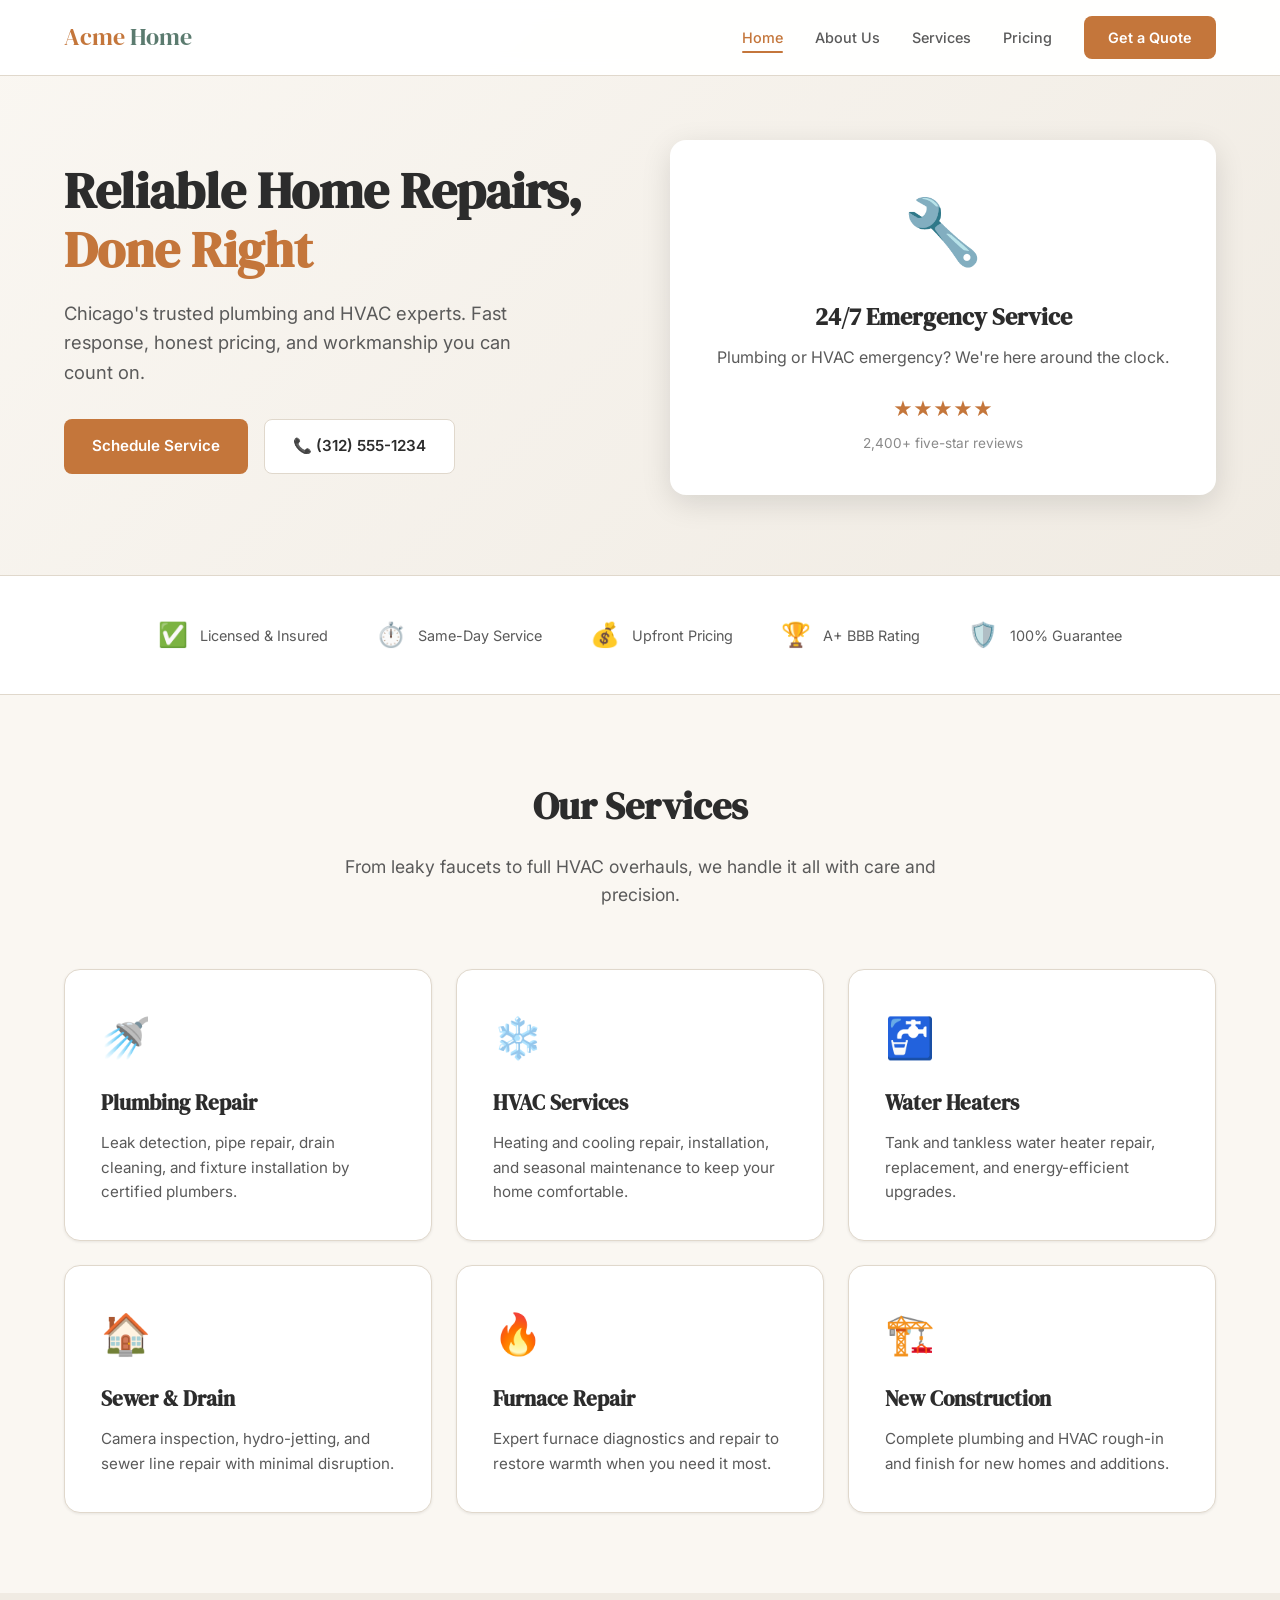
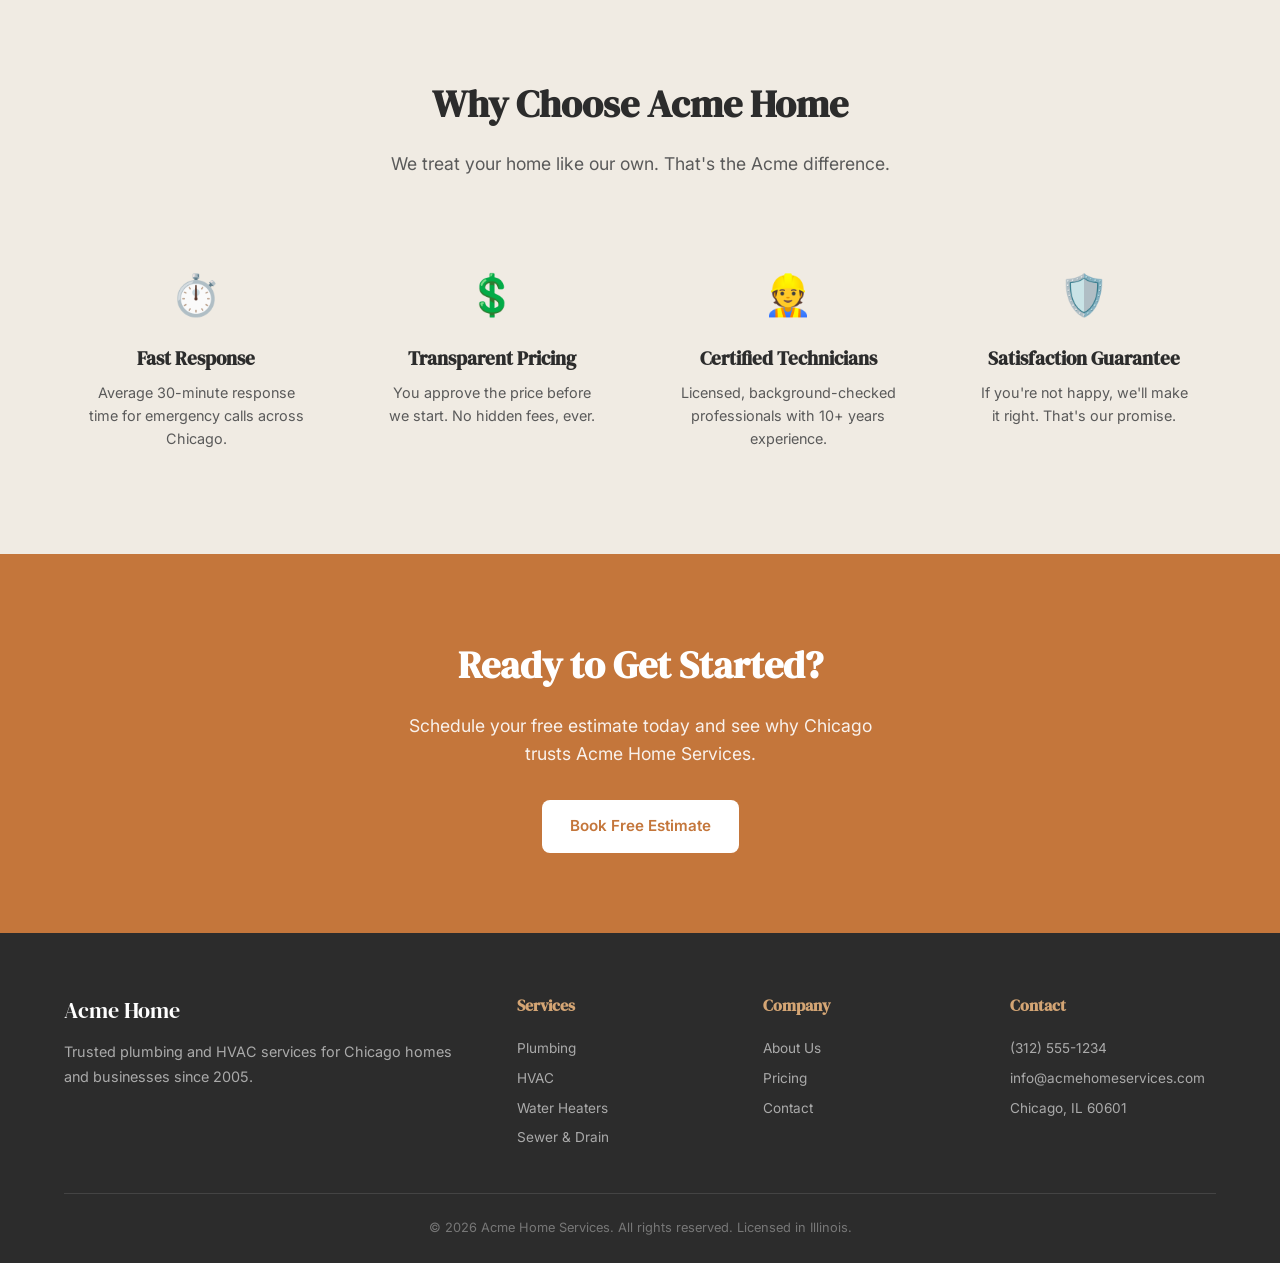
==== commit ba5001df: "Merge e5a85c17ecfacc292d623282cfb9e4f8d153624c into b97378e93ca1e545e93756a0abb6424176a9c531" ====
--- a/acme-home-services/index.html
+++ b/acme-home-services/index.html
@@ -3,203 +3,172 @@
 <head>
   <meta charset="UTF-8">
   <meta name="viewport" content="width=device-width, initial-scale=1.0">
-  <meta name="description" content="Acme Home Services - Chicago's trusted plumbing and HVAC repair experts. Available 24/7 for emergency service.">
   <title>Acme Home Services | Chicago Plumbing & HVAC</title>
+  <meta name="description" content="Trusted plumbing and HVAC repair services in Chicago. Available 24/7 for emergency repairs, installations, and maintenance.">
   <link rel="preconnect" href="https://fonts.googleapis.com">
-  <link rel="preconnect" href="https://fonts.gstatic.com" crossorigin>
-  <link href="https://fonts.googleapis.com/css2?family=Inter:wght@400;500;600;700&display=swap" rel="stylesheet">
+  <link href="https://fonts.googleapis.com/css2?family=DM+Serif+Display&family=Inter:wght@400;500;600;700&display=swap" rel="stylesheet">
   <link rel="stylesheet" href="css/style.css">
 </head>
 <body>
   <header>
-    <nav class="container">
-      <a href="index.html" class="logo">
-        <div class="logo-icon">AC</div>
-        Acme Home Services
-      </a>
-      <ul class="nav-links">
-        <li><a href="index.html" class="active">Home</a></li>
-        <li><a href="about.html">About Us</a></li>
-        <li><a href="services.html">Services</a></li>
-        <li><a href="pricing.html">Pricing</a></li>
-        <li><a href="contact.html" class="nav-cta">Get a Quote</a></li>
-      </ul>
-      <div class="mobile-menu">
-        <span></span>
-        <span></span>
-        <span></span>
+    <nav>
+      <a href="index.html" class="logo">Acme <span>Home</span></a>
+      <div class="nav-links">
+        <a href="index.html" class="active">Home</a>
+        <a href="about.html">About Us</a>
+        <a href="services.html">Services</a>
+        <a href="pricing.html">Pricing</a>
+        <a href="contact.html" class="nav-cta">Get a Quote</a>
       </div>
+      <button class="mobile-toggle" aria-label="Toggle menu">☰</button>
     </nav>
   </header>
 
-  <section class="hero">
-    <div class="container">
-      <div class="hero-content">
-        <div class="hero-text">
-          <h1>Expert Plumbing & HVAC <span>Repair You Can Trust</span></h1>
-          <p>Chicago's premier home services company. Fast, reliable, and always professional. Available 24/7 for emergency repairs.</p>
+  <main>
+    <section class="hero">
+      <div class="container">
+        <div class="hero-content">
+          <h1>Reliable Home Repairs, <span>Done Right</span></h1>
+          <p>Chicago's trusted plumbing and HVAC experts. Fast response, honest pricing, and workmanship you can count on.</p>
           <div class="hero-buttons">
-            <a href="contact.html" class="btn-primary">Schedule Service →</a>
-            <a href="tel:3125551234" class="btn-secondary">📞 (312) 555-1234</a>
+            <a href="contact.html" class="btn btn-primary">Schedule Service</a>
+            <a href="tel:+13125551234" class="btn btn-secondary">📞 (312) 555-1234</a>
           </div>
         </div>
-        <div class="hero-image">
-          <img src="https://images.unsplash.com-1581092921084-88af94b61c02?w=600&h=400&fit=crop" alt="Professional technician working on home plumbing" loading="lazy">
-          <div class="hero-badge">
-            <div class="hero-badge-icon">✓</div>
-            <div>
-              <strong>Licensed & Insured</strong>
-              <small>Chicago, IL</small>
-            </div>
+        <div class="hero-visual">
+          <div class="hero-card">
+            <div class="icon">🔧</div>
+            <h3>24/7 Emergency Service</h3>
+            <p>Plumbing or HVAC emergency? We're here around the clock.</p>
+            <div class="rating">★★★★★</div>
+            <div class="reviews">2,400+ five-star reviews</div>
           </div>
         </div>
       </div>
-    </div>
-  </section>
+    </section>
 
-  <section class="trust-bar">
-    <div class="container">
-      <div class="trust-items">
-        <div class="trust-item">
-          <span class="trust-item-icon">🕐</span>
-          <div>
-            <strong>24/7 Emergency Service</strong>
-            <span>Always Available</span>
+    <section class="trust-bar">
+      <div class="container">
+        <div class="trust-items">
+          <div class="trust-item"><span class="icon">✅</span> Licensed & Insured</div>
+          <div class="trust-item"><span class="icon">⏱️</span> Same-Day Service</div>
+          <div class="trust-item"><span class="icon">💰</span> Upfront Pricing</div>
+          <div class="trust-item"><span class="icon">🏆</span> A+ BBB Rating</div>
+          <div class="trust-item"><span class="icon">🛡️</span> 100% Guarantee</div>
+        </div>
+      </div>
+    </section>
+
+    <section class="section">
+      <div class="container">
+        <div class="section-header">
+          <h2>Our Services</h2>
+          <p>From leaky faucets to full HVAC overhauls, we handle it all with care and precision.</p>
+        </div>
+        <div class="services-grid">
+          <div class="service-card">
+            <div class="icon">🚿</div>
+            <h3>Plumbing Repair</h3>
+            <p>Leak detection, pipe repair, drain cleaning, and fixture installation by certified plumbers.</p>
           </div>
-        </div>
-        <div class="trust-item">
-          <span class="trust-item-icon">⭐</span>
-          <div>
-            <strong>500+ 5-Star Reviews</strong>
-            <span>Chicago's Top Rated</span>
+          <div class="service-card">
+            <div class="icon">❄️</div>
+            <h3>HVAC Services</h3>
+            <p>Heating and cooling repair, installation, and seasonal maintenance to keep your home comfortable.</p>
           </div>
-        </div>
-        <div class="trust-item">
-          <span class="trust-item-icon">🏆</span>
-          <div>
-            <strong>15+ Years Experience</strong>
-            <span>Trusted Since 2010</span>
+          <div class="service-card">
+            <div class="icon">🚰</div>
+            <h3>Water Heaters</h3>
+            <p>Tank and tankless water heater repair, replacement, and energy-efficient upgrades.</p>
           </div>
-        </div>
-        <div class="trust-item">
-          <span class="trust-item-icon">💰</span>
-          <div>
-            <strong>Upfront Pricing</strong>
-            <span>No Hidden Fees</span>
+          <div class="service-card">
+            <div class="icon">🏠</div>
+            <h3>Sewer & Drain</h3>
+            <p>Camera inspection, hydro-jetting, and sewer line repair with minimal disruption.</p>
+          </div>
+          <div class="service-card">
+            <div class="icon">🔥</div>
+            <h3>Furnace Repair</h3>
+            <p>Expert furnace diagnostics and repair to restore warmth when you need it most.</p>
+          </div>
+          <div class="service-card">
+            <div class="icon">🏗️</div>
+            <h3>New Construction</h3>
+            <p>Complete plumbing and HVAC rough-in and finish for new homes and additions.</p>
           </div>
         </div>
       </div>
-    </div>
-  </section>
+    </section>
 
-  <section class="services">
-    <div class="container">
-      <div class="section-header">
-        <h2>Our Services</h2>
-        <p>From minor repairs to major installations, we've got you covered</p>
-      </div>
-      <div class="services-grid">
-        <div class="service-card">
-          <div class="service-icon">🔧</div>
-          <h3>Plumbing Repair</h3>
-          <p>Leak detection, pipe repair, fixture installation, and complete plumbing solutions for homes and businesses.</p>
+    <section class="section section-alt">
+      <div class="container">
+        <div class="section-header">
+          <h2>Why Choose Acme Home</h2>
+          <p>We treat your home like our own. That's the Acme difference.</p>
         </div>
-        <div class="service-card">
-          <div class="service-icon">❄️</div>
-          <h3>AC Repair & Installation</h3>
-          <p>Keep your home cool with expert air conditioning repair, maintenance, and new system installations.</p>
-        </div>
-        <div class="service-card">
-          <div class="service-icon">🔥</div>
-          <h3>Furnace Services</h3>
-          <p>Heating repair, furnace installation, and annual maintenance to keep your family warm all winter.</p>
-        </div>
-        <div class="service-card">
-          <div class="service-icon">🚿</div>
-          <h3>Water Heater Services</h3>
-          <p>Tankless and traditional water heater repair, replacement, and maintenance services.</p>
-        </div>
-        <div class="service-card">
-          <div class="service-icon">💨</div>
-          <h3>Drain Cleaning</h3>
-          <p>Professional drain cleaning, sewer line repair, and hydro-jetting services.</p>
-        </div>
-        <div class="service-card">
-          <div class="service-icon">🏠</div>
-          <h3>Home Protection Plans</h3>
-          <p>Comprehensive maintenance plans to prevent costly repairs and extend system life.</p>
+        <div class="why-grid">
+          <div class="why-item">
+            <div class="icon">⏱️</div>
+            <h3>Fast Response</h3>
+            <p>Average 30-minute response time for emergency calls across Chicago.</p>
+          </div>
+          <div class="why-item">
+            <div class="icon">💲</div>
+            <h3>Transparent Pricing</h3>
+            <p>You approve the price before we start. No hidden fees, ever.</p>
+          </div>
+          <div class="why-item">
+            <div class="icon">👷</div>
+            <h3>Certified Technicians</h3>
+            <p>Licensed, background-checked professionals with 10+ years experience.</p>
+          </div>
+          <div class="why-item">
+            <div class="icon">🛡️</div>
+            <h3>Satisfaction Guarantee</h3>
+            <p>If you're not happy, we'll make it right. That's our promise.</p>
+          </div>
         </div>
       </div>
-    </div>
-  </section>
+    </section>
 
-  <section class="about-content container" style="padding: 6rem 20px;">
-    <div class="about-image">
-      <img src="https://images.unsplash.com-1585704032915-c3400ca199e7?w=600&h=400&fit=crop" alt="Acme Home Services team" loading="lazy">
-      <div class="about-stats">
-        <div class="stat-item">
-          <div class="stat-number">15+</div>
-          <div class="stat-label">Years</div>
-        </div>
-        <div class="stat-item">
-          <div class="stat-number">50K+</div>
-          <div class="stat-label">Jobs Done</div>
-        </div>
-        <div class="stat-item">
-          <div class="stat-number">4.9</div>
-          <div class="stat-label">Rating</div>
-        </div>
+    <section class="cta-section">
+      <div class="container">
+        <h2>Ready to Get Started?</h2>
+        <p>Schedule your free estimate today and see why Chicago trusts Acme Home Services.</p>
+        <a href="contact.html" class="btn btn-white">Book Free Estimate</a>
       </div>
-    </div>
-    <div class="about-text">
-      <h2>Chicago's Most Trusted Home Service Experts</h2>
-      <p>For over 15 years, Acme Home Services has been the go-to choice for Chicago homeowners. We combine expert craftsmanship with honest, transparent service.</p>
-      <p>Our certified technicians are background-checked, drug-tested, and continuously trained on the latest technologies. We treat your home like our own.</p>
-      <ul class="values-list">
-        <li>Fully licensed and insured</li>
-        <li>Upfront, honest pricing</li>
-        <li>100% satisfaction guarantee</li>
-        <li>Available 24/7 for emergencies</li>
-      </ul>
-      <a href="about.html" class="btn-primary" style="margin-top: 2rem;">Learn More About Us →</a>
-    </div>
-  </section>
+    </section>
+  </main>
 
   <footer>
     <div class="container">
-      <div class="footer-content">
+      <div class="footer-grid">
         <div class="footer-brand">
-          <h3>Acme Home Services</h3>
-          <p>Chicago's trusted partner for all plumbing and HVAC needs. Professional, reliable, and always here when you need us.</p>
+          <span class="logo">Acme Home</span>
+          <p>Trusted plumbing and HVAC services for Chicago homes and businesses since 2005.</p>
         </div>
-        <div class="footer-links">
+        <div class="footer-col">
           <h4>Services</h4>
-          <ul>
-            <li><a href="services.html">Plumbing</a></li>
-            <li><a href="services.html">AC Repair</a></li>
-            <li><a href="services.html">Furnace</a></li>
-            <li><a href="services.html">Water Heater</a></li>
-          </ul>
+          <a href="services.html">Plumbing</a>
+          <a href="services.html">HVAC</a>
+          <a href="services.html">Water Heaters</a>
+          <a href="services.html">Sewer & Drain</a>
         </div>
-        <div class="footer-links">
+        <div class="footer-col">
           <h4>Company</h4>
-          <ul>
-            <li><a href="about.html">About Us</a></li>
-            <li><a href="pricing.html">Pricing</a></li>
-            <li><a href="contact.html">Contact</a></li>
-          </ul>
+          <a href="about.html">About Us</a>
+          <a href="pricing.html">Pricing</a>
+          <a href="contact.html">Contact</a>
         </div>
-        <div class="footer-links">
+        <div class="footer-col">
           <h4>Contact</h4>
-          <ul>
-            <li><a href="tel:3125551234">(312) 555-1234</a></li>
-            <li><a href="mailto:service@acmehomeservices.com">service@acmehomeservices.com</a></li>
-            <li><span>123 Main Street<br>Chicago, IL 60601</span></li>
-          </ul>
+          <a href="tel:+13125551234">(312) 555-1234</a>
+          <a href="mailto:info@acmehomeservices.com">info@acmehomeservices.com</a>
+          <a href="#">Chicago, IL 60601</a>
         </div>
       </div>
       <div class="footer-bottom">
-        <p>&copy; 2026 Acme Home Services. All rights reserved.</p>
+        &copy; 2026 Acme Home Services. All rights reserved. Licensed in Illinois.
       </div>
     </div>
   </footer>
--- a/acme-home-services/css/style.css
+++ b/acme-home-services/css/style.css
@@ -1,274 +1,250 @@
 :root {
-  --warm-brown: #8B5E3C;
-  --warm-brown-light: #A67B5B;
-  --warm-cream: #FDF5E6;
-  --warm-cream-dark: #F5E6D3;
-  --accent-gold: #D4A574;
-  --accent-copper: #B87333;
-  --text-dark: #2C1810;
-  --text-medium: #5D4037;
-  --text-light: #8D6E63;
-  --white: #FFFFFF;
-  --shadow-soft: 0 2px 15px rgba(44, 24, 16, 0.1);
-  --shadow-medium: 0 4px 20px rgba(44, 24, 16, 0.15);
-  --transition: all 0.3s ease;
-}
-
-* {
-  margin: 0;
-  padding: 0;
-  box-sizing: border-box;
-}
+  --color-primary: #C4763B;
+  --color-primary-dark: #A65E2B;
+  --color-primary-light: #E8A86D;
+  --color-secondary: #5B7B6F;
+  --color-secondary-dark: #4A6559;
+  --color-accent: #D4A574;
+  --color-bg: #FAF7F2;
+  --color-bg-alt: #F0EBE3;
+  --color-text: #2C2C2C;
+  --color-text-light: #5A5A5A;
+  --color-text-muted: #8A8A8A;
+  --color-white: #FFFFFF;
+  --color-border: #E0D8CC;
+  --shadow-sm: 0 1px 3px rgba(0,0,0,0.08);
+  --shadow-md: 0 4px 12px rgba(0,0,0,0.1);
+  --shadow-lg: 0 8px 30px rgba(0,0,0,0.12);
+  --radius: 8px;
+  --radius-lg: 16px;
+  --transition: 0.3s ease;
+  --font-heading: 'DM Serif Display', Georgia, serif;
+  --font-body: 'Inter', -apple-system, BlinkMacSystemFont, sans-serif;
+}
+
+* { margin: 0; padding: 0; box-sizing: border-box; }
+
+html { scroll-behavior: smooth; }
 
 body {
-  font-family: 'Inter', -apple-system, BlinkMacSystemFont, 'Segoe UI', Roboto, sans-serif;
-  background: var(--warm-cream);
-  color: var(--text-dark);
+  font-family: var(--font-body);
+  color: var(--color-text);
+  background: var(--color-bg);
   line-height: 1.6;
 }
+
+a { text-decoration: none; color: inherit; }
+ul { list-style: none; }
+img { max-width: 100%; height: auto; }
 
 .container {
   max-width: 1200px;
   margin: 0 auto;
-  padding: 0 20px;
+  padding: 0 24px;
 }
 
 /* Header */
 header {
-  background: var(--white);
-  box-shadow: var(--shadow-soft);
   position: fixed;
-  width: 100%;
   top: 0;
+  left: 0;
+  right: 0;
+  background: rgba(255,255,255,0.95);
+  backdrop-filter: blur(10px);
   z-index: 1000;
+  border-bottom: 1px solid var(--color-border);
 }
 
 nav {
   display: flex;
   justify-content: space-between;
   align-items: center;
-  padding: 1rem 0;
+  padding: 16px 24px;
+  max-width: 1200px;
+  margin: 0 auto;
 }
 
 .logo {
-  display: flex;
-  align-items: center;
-  gap: 10px;
-  text-decoration: none;
-  color: var(--warm-brown);
+  font-family: var(--font-heading);
   font-size: 1.5rem;
-  font-weight: 700;
-}
-
-.logo-icon {
-  width: 40px;
-  height: 40px;
-  background: linear-gradient(135deg, var(--warm-brown), var(--accent-copper));
-  border-radius: 8px;
-  display: flex;
-  align-items: center;
-  justify-content: center;
-  color: var(--white);
-  font-size: 1.2rem;
-}
+  color: var(--color-primary);
+}
+
+.logo span { color: var(--color-secondary); }
 
 .nav-links {
   display: flex;
-  gap: 2rem;
-  list-style: none;
+  gap: 32px;
+  align-items: center;
 }
 
 .nav-links a {
-  text-decoration: none;
-  color: var(--text-medium);
+  font-size: 0.9rem;
   font-weight: 500;
-  transition: var(--transition);
-  padding: 0.5rem 0;
+  color: var(--color-text-light);
+  transition: color var(--transition);
   position: relative;
 }
 
 .nav-links a:hover,
 .nav-links a.active {
-  color: var(--warm-brown);
-}
-
-.nav-links a::after {
+  color: var(--color-primary);
+}
+
+.nav-links a.active::after {
   content: '';
   position: absolute;
-  bottom: 0;
+  bottom: -4px;
   left: 0;
-  width: 0;
+  right: 0;
   height: 2px;
-  background: var(--accent-gold);
-  transition: var(--transition);
-}
-
-.nav-links a:hover::after,
-.nav-links a.active::after {
-  width: 100%;
+  background: var(--color-primary);
+  border-radius: 1px;
 }
 
 .nav-cta {
-  background: linear-gradient(135deg, var(--warm-brown), var(--accent-copper));
-  color: var(--white) !important;
-  padding: 0.75rem 1.5rem !important;
-  border-radius: 8px;
+  background: var(--color-primary) !important;
+  color: var(--color-white) !important;
+  padding: 10px 24px;
+  border-radius: var(--radius);
   font-weight: 600 !important;
-}
-
-.nav-cta::after {
-  display: none !important;
+  transition: background var(--transition) !important;
 }
 
 .nav-cta:hover {
-  transform: translateY(-2px);
-  box-shadow: var(--shadow-medium);
-}
-
-.mobile-menu {
+  background: var(--color-primary-dark) !important;
+}
+
+.mobile-toggle {
   display: none;
-  flex-direction: column;
-  gap: 5px;
+  background: none;
+  border: none;
+  font-size: 1.5rem;
   cursor: pointer;
-  padding: 10px;
-}
-
-.mobile-menu span {
-  width: 25px;
-  height: 3px;
-  background: var(--warm-brown);
-  border-radius: 2px;
-  transition: var(--transition);
-}
-
-/* Hero Section */
+  color: var(--color-text);
+}
+
+/* Hero */
 .hero {
-  min-height: 100vh;
-  display: flex;
-  align-items: center;
-  background: linear-gradient(135deg, var(--warm-cream) 0%, var(--warm-cream-dark) 100%);
-  padding-top: 80px;
-  position: relative;
-  overflow: hidden;
-}
-
-.hero-content {
+  padding: 140px 0 80px;
+  background: linear-gradient(135deg, var(--color-bg) 0%, var(--color-bg-alt) 100%);
+}
+
+.hero .container {
   display: grid;
   grid-template-columns: 1fr 1fr;
-  gap: 4rem;
+  gap: 60px;
   align-items: center;
 }
 
-.hero-text h1 {
-  font-size: 3.5rem;
-  line-height: 1.1;
-  color: var(--text-dark);
-  margin-bottom: 1.5rem;
-}
-
-.hero-text h1 span {
-  color: var(--warm-brown);
-}
-
-.hero-text p {
-  font-size: 1.2rem;
-  color: var(--text-medium);
-  margin-bottom: 2rem;
-  max-width: 500px;
+.hero-content h1 {
+  font-family: var(--font-heading);
+  font-size: 3.2rem;
+  line-height: 1.15;
+  margin-bottom: 20px;
+  color: var(--color-text);
+}
+
+.hero-content h1 span { color: var(--color-primary); }
+
+.hero-content p {
+  font-size: 1.15rem;
+  color: var(--color-text-light);
+  margin-bottom: 32px;
+  max-width: 480px;
 }
 
 .hero-buttons {
   display: flex;
-  gap: 1rem;
-  flex-wrap: wrap;
-}
-
-.btn-primary {
-  background: linear-gradient(135deg, var(--warm-brown), var(--accent-copper));
-  color: var(--white);
-  padding: 1rem 2rem;
-  border-radius: 8px;
-  text-decoration: none;
-  font-weight: 600;
-  transition: var(--transition);
+  gap: 16px;
+}
+
+.btn {
   display: inline-flex;
   align-items: center;
   gap: 8px;
+  padding: 14px 28px;
+  border-radius: var(--radius);
+  font-weight: 600;
+  font-size: 0.95rem;
+  transition: all var(--transition);
+  border: none;
+  cursor: pointer;
+}
+
+.btn-primary {
+  background: var(--color-primary);
+  color: var(--color-white);
 }
 
 .btn-primary:hover {
-  transform: translateY(-3px);
-  box-shadow: var(--shadow-medium);
+  background: var(--color-primary-dark);
+  transform: translateY(-1px);
+  box-shadow: var(--shadow-md);
 }
 
 .btn-secondary {
-  background: var(--white);
-  color: var(--warm-brown);
-  padding: 1rem 2rem;
-  border-radius: 8px;
-  text-decoration: none;
-  font-weight: 600;
-  border: 2px solid var(--warm-brown);
-  transition: var(--transition);
-  display: inline-flex;
-  align-items: center;
-  gap: 8px;
+  background: var(--color-white);
+  color: var(--color-text);
+  border: 1px solid var(--color-border);
 }
 
 .btn-secondary:hover {
-  background: var(--warm-brown);
-  color: var(--white);
-  transform: translateY(-3px);
-}
-
-.hero-image {
+  background: var(--color-bg-alt);
+  border-color: var(--color-primary-light);
+}
+
+.hero-visual {
   position: relative;
 }
 
-.hero-image img {
-  width: 100%;
-  border-radius: 20px;
-  box-shadow: var(--shadow-medium);
-}
-
-.hero-badge {
-  position: absolute;
-  bottom: 20px;
-  right: 20px;
-  background: var(--white);
-  padding: 1rem 1.5rem;
-  border-radius: 12px;
-  box-shadow: var(--shadow-medium);
-  display: flex;
-  align-items: center;
-  gap: 10px;
-}
-
-.hero-badge-icon {
-  width: 40px;
-  height: 40px;
-  background: linear-gradient(135deg, #4CAF50, #45a049);
-  border-radius: 50%;
-  display: flex;
-  align-items: center;
-  justify-content: center;
-  color: var(--white);
+.hero-card {
+  background: var(--color-white);
+  border-radius: var(--radius-lg);
+  padding: 40px;
+  box-shadow: var(--shadow-lg);
+  text-align: center;
+}
+
+.hero-card .icon {
+  font-size: 4rem;
+  margin-bottom: 16px;
+}
+
+.hero-card h3 {
+  font-family: var(--font-heading);
+  font-size: 1.5rem;
+  margin-bottom: 8px;
+}
+
+.hero-card p {
+  color: var(--color-text-light);
+  margin-bottom: 24px;
+}
+
+.hero-card .rating {
+  color: var(--color-primary);
   font-size: 1.2rem;
+  margin-bottom: 8px;
+}
+
+.hero-card .reviews {
+  font-size: 0.85rem;
+  color: var(--color-text-muted);
 }
 
 /* Trust Bar */
 .trust-bar {
-  background: var(--white);
-  padding: 3rem 0;
-  border-top: 1px solid var(--warm-cream-dark);
-  border-bottom: 1px solid var(--warm-cream-dark);
+  padding: 40px 0;
+  background: var(--color-white);
+  border-top: 1px solid var(--color-border);
+  border-bottom: 1px solid var(--color-border);
 }
 
 .trust-items {
   display: flex;
   justify-content: center;
-  align-items: center;
-  gap: 4rem;
+  gap: 48px;
   flex-wrap: wrap;
 }
 
@@ -276,559 +252,450 @@
   display: flex;
   align-items: center;
   gap: 12px;
-  color: var(--text-medium);
-}
-
-.trust-item-icon {
-  font-size: 2rem;
-  color: var(--accent-gold);
-}
-
-.trust-item strong {
-  display: block;
-  color: var(--text-dark);
+  font-size: 0.9rem;
+  color: var(--color-text-light);
+}
+
+.trust-item .icon {
+  font-size: 1.5rem;
+}
+
+/* Section styles */
+.section {
+  padding: 80px 0;
+}
+
+.section-alt {
+  background: var(--color-bg-alt);
+}
+
+.section-header {
+  text-align: center;
+  margin-bottom: 60px;
+}
+
+.section-header h2 {
+  font-family: var(--font-heading);
+  font-size: 2.4rem;
+  margin-bottom: 16px;
+}
+
+.section-header p {
   font-size: 1.1rem;
-}
-
-/* Services Section */
-.services {
-  padding: 6rem 0;
-  background: var(--white);
-}
-
-.section-header {
-  text-align: center;
-  margin-bottom: 4rem;
-}
-
-.section-header h2 {
-  font-size: 2.5rem;
-  color: var(--text-dark);
-  margin-bottom: 1rem;
-}
-
-.section-header p {
-  color: var(--text-medium);
+  color: var(--color-text-light);
   max-width: 600px;
   margin: 0 auto;
-  font-size: 1.1rem;
-}
-
+}
+
+/* Services */
 .services-grid {
   display: grid;
   grid-template-columns: repeat(auto-fit, minmax(280px, 1fr));
-  gap: 2rem;
+  gap: 24px;
 }
 
 .service-card {
-  background: var(--warm-cream);
-  padding: 2rem;
-  border-radius: 16px;
-  transition: var(--transition);
-  border: 1px solid transparent;
+  background: var(--color-white);
+  border-radius: var(--radius-lg);
+  padding: 36px;
+  box-shadow: var(--shadow-sm);
+  border: 1px solid var(--color-border);
+  transition: all var(--transition);
 }
 
 .service-card:hover {
-  transform: translateY(-5px);
-  box-shadow: var(--shadow-medium);
-  border-color: var(--accent-gold);
-}
-
-.service-icon {
-  width: 60px;
-  height: 60px;
-  background: linear-gradient(135deg, var(--warm-brown), var(--accent-copper));
-  border-radius: 12px;
+  transform: translateY(-4px);
+  box-shadow: var(--shadow-md);
+  border-color: var(--color-primary-light);
+}
+
+.service-card .icon {
+  font-size: 2.5rem;
+  margin-bottom: 16px;
+}
+
+.service-card h3 {
+  font-family: var(--font-heading);
+  font-size: 1.3rem;
+  margin-bottom: 12px;
+}
+
+.service-card p {
+  color: var(--color-text-light);
+  font-size: 0.95rem;
+}
+
+/* Why Us */
+.why-grid {
+  display: grid;
+  grid-template-columns: repeat(auto-fit, minmax(250px, 1fr));
+  gap: 32px;
+}
+
+.why-item {
+  text-align: center;
+  padding: 24px;
+}
+
+.why-item .icon {
+  font-size: 2.5rem;
+  margin-bottom: 16px;
+}
+
+.why-item h3 {
+  font-family: var(--font-heading);
+  font-size: 1.2rem;
+  margin-bottom: 8px;
+}
+
+.why-item p {
+  color: var(--color-text-light);
+  font-size: 0.9rem;
+}
+
+/* CTA */
+.cta-section {
+  padding: 80px 0;
+  background: var(--color-primary);
+  color: var(--color-white);
+}
+
+.cta-section .container {
+  text-align: center;
+}
+
+.cta-section h2 {
+  font-family: var(--font-heading);
+  font-size: 2.4rem;
+  margin-bottom: 16px;
+}
+
+.cta-section p {
+  font-size: 1.1rem;
+  opacity: 0.9;
+  margin-bottom: 32px;
+  max-width: 500px;
+  margin-left: auto;
+  margin-right: auto;
+}
+
+.btn-white {
+  background: var(--color-white);
+  color: var(--color-primary);
+}
+
+.btn-white:hover {
+  background: var(--color-bg);
+  transform: translateY(-1px);
+  box-shadow: var(--shadow-md);
+}
+
+/* Footer */
+footer {
+  background: var(--color-text);
+  color: var(--color-white);
+  padding: 60px 0 24px;
+}
+
+.footer-grid {
+  display: grid;
+  grid-template-columns: 2fr 1fr 1fr 1fr;
+  gap: 40px;
+  margin-bottom: 40px;
+}
+
+.footer-brand .logo {
+  color: var(--color-white);
+  font-size: 1.4rem;
+  margin-bottom: 12px;
+  display: block;
+}
+
+.footer-brand p {
+  color: #AAA;
+  font-size: 0.9rem;
+  line-height: 1.7;
+}
+
+.footer-col h4 {
+  font-family: var(--font-heading);
+  font-size: 1rem;
+  margin-bottom: 16px;
+  color: var(--color-accent);
+}
+
+.footer-col a {
+  display: block;
+  color: #AAA;
+  font-size: 0.85rem;
+  padding: 4px 0;
+  transition: color var(--transition);
+}
+
+.footer-col a:hover { color: var(--color-white); }
+
+.footer-bottom {
+  border-top: 1px solid #444;
+  padding-top: 24px;
+  text-align: center;
+  font-size: 0.8rem;
+  color: #777;
+}
+
+/* Pages */
+.page-hero {
+  padding: 120px 0 60px;
+  background: linear-gradient(135deg, var(--color-bg) 0%, var(--color-bg-alt) 100%);
+  text-align: center;
+}
+
+.page-hero h1 {
+  font-family: var(--font-heading);
+  font-size: 2.8rem;
+  margin-bottom: 16px;
+}
+
+.page-hero p {
+  font-size: 1.1rem;
+  color: var(--color-text-light);
+  max-width: 600px;
+  margin: 0 auto;
+}
+
+.page-content {
+  padding: 60px 0;
+}
+
+/* About page */
+.about-grid {
+  display: grid;
+  grid-template-columns: 1fr 1fr;
+  gap: 48px;
+  align-items: center;
+  margin-bottom: 60px;
+}
+
+.about-text h2 {
+  font-family: var(--font-heading);
+  font-size: 2rem;
+  margin-bottom: 16px;
+}
+
+.about-text p {
+  color: var(--color-text-light);
+  margin-bottom: 16px;
+  line-height: 1.8;
+}
+
+.about-image {
+  background: var(--color-bg-alt);
+  border-radius: var(--radius-lg);
+  padding: 60px;
+  text-align: center;
+  font-size: 5rem;
+}
+
+.values-grid {
+  display: grid;
+  grid-template-columns: repeat(auto-fit, minmax(220px, 1fr));
+  gap: 24px;
+  margin-top: 40px;
+}
+
+.value-card {
+  background: var(--color-white);
+  padding: 28px;
+  border-radius: var(--radius-lg);
+  box-shadow: var(--shadow-sm);
+  text-align: center;
+  border: 1px solid var(--color-border);
+}
+
+.value-card .icon { font-size: 2rem; margin-bottom: 12px; }
+.value-card h3 { font-family: var(--font-heading); font-size: 1.1rem; margin-bottom: 8px; }
+.value-card p { color: var(--color-text-light); font-size: 0.85rem; }
+
+/* Pricing */
+.pricing-grid {
+  display: grid;
+  grid-template-columns: repeat(auto-fit, minmax(300px, 1fr));
+  gap: 24px;
+  max-width: 960px;
+  margin: 0 auto;
+}
+
+.pricing-card {
+  background: var(--color-white);
+  border-radius: var(--radius-lg);
+  padding: 40px;
+  box-shadow: var(--shadow-sm);
+  border: 2px solid var(--color-border);
+  text-align: center;
+  transition: all var(--transition);
+}
+
+.pricing-card.featured {
+  border-color: var(--color-primary);
+  position: relative;
+  transform: scale(1.02);
+}
+
+.pricing-card.featured::before {
+  content: 'Most Popular';
+  position: absolute;
+  top: -14px;
+  left: 50%;
+  transform: translateX(-50%);
+  background: var(--color-primary);
+  color: var(--color-white);
+  padding: 4px 20px;
+  border-radius: 20px;
+  font-size: 0.8rem;
+  font-weight: 600;
+}
+
+.pricing-card h3 {
+  font-family: var(--font-heading);
+  font-size: 1.4rem;
+  margin-bottom: 8px;
+}
+
+.pricing-card .price {
+  font-size: 2.5rem;
+  font-weight: 700;
+  color: var(--color-primary);
+  margin: 16px 0;
+}
+
+.pricing-card .price span {
+  font-size: 0.9rem;
+  font-weight: 400;
+  color: var(--color-text-muted);
+}
+
+.pricing-card ul {
+  text-align: left;
+  margin: 24px 0;
+}
+
+.pricing-card li {
+  padding: 8px 0;
+  font-size: 0.9rem;
+  color: var(--color-text-light);
   display: flex;
   align-items: center;
-  justify-content: center;
-  color: var(--white);
-  font-size: 1.5rem;
-  margin-bottom: 1.5rem;
-}
-
-.service-card h3 {
-  font-size: 1.3rem;
-  color: var(--text-dark);
-  margin-bottom: 1rem;
-}
-
-.service-card p {
-  color: var(--text-medium);
-  font-size: 0.95rem;
-}
-
-/* About Section */
-.about-content {
+  gap: 8px;
+}
+
+.pricing-card li::before {
+  content: '✓';
+  color: var(--color-secondary);
+  font-weight: 700;
+}
+
+/* Contact */
+.contact-grid {
   display: grid;
   grid-template-columns: 1fr 1fr;
-  gap: 4rem;
-  align-items: center;
-}
-
-.about-image {
-  position: relative;
-}
-
-.about-image img {
-  width: 100%;
-  border-radius: 20px;
-  box-shadow: var(--shadow-medium);
-}
-
-.about-stats {
-  position: absolute;
-  bottom: -30px;
-  left: -30px;
-  background: var(--white);
-  padding: 1.5rem 2rem;
-  border-radius: 12px;
-  box-shadow: var(--shadow-medium);
-  display: flex;
-  gap: 2rem;
-}
-
-.stat-item {
-  text-align: center;
-}
-
-.stat-number {
-  font-size: 2rem;
-  font-weight: 700;
-  color: var(--warm-brown);
-}
-
-.stat-label {
-  font-size: 0.85rem;
-  color: var(--text-medium);
-}
-
-.about-text h2 {
-  font-size: 2.5rem;
-  color: var(--text-dark);
-  margin-bottom: 1.5rem;
-}
-
-.about-text p {
-  color: var(--text-medium);
-  margin-bottom: 1.5rem;
-  font-size: 1.05rem;
-}
-
-.values-list {
-  list-style: none;
-  margin-top: 1.5rem;
-}
-
-.values-list li {
-  display: flex;
-  align-items: center;
-  gap: 12px;
-  padding: 0.75rem 0;
-  color: var(--text-medium);
-}
-
-.values-list li::before {
-  content: '✓';
-  color: var(--warm-brown);
-  font-weight: 700;
-}
-
-/* Pricing Section */
-.pricing {
-  padding: 6rem 0;
-  background: var(--warm-cream);
-}
-
-.pricing-grid {
-  display: grid;
-  grid-template-columns: repeat(auto-fit, minmax(320px, 1fr));
-  gap: 2rem;
-}
-
-.pricing-card {
-  background: var(--white);
-  border-radius: 20px;
-  padding: 2.5rem;
-  position: relative;
-  transition: var(--transition);
-  border: 2px solid transparent;
-}
-
-.pricing-card:hover {
-  transform: translateY(-5px);
-  box-shadow: var(--shadow-medium);
-}
-
-.pricing-card.featured {
-  border-color: var(--accent-gold);
-  transform: scale(1.05);
-}
-
-.pricing-card.featured:hover {
-  transform: scale(1.05) translateY(-5px);
-}
-
-.pricing-badge {
-  position: absolute;
-  top: -15px;
-  left: 50%;
-  transform: translateX(-50%);
-  background: linear-gradient(135deg, var(--warm-brown), var(--accent-copper));
-  color: var(--white);
-  padding: 0.5rem 1.5rem;
-  border-radius: 20px;
+  gap: 48px;
+}
+
+.contact-form {
+  background: var(--color-white);
+  padding: 40px;
+  border-radius: var(--radius-lg);
+  box-shadow: var(--shadow-sm);
+}
+
+.contact-form h2 {
+  font-family: var(--font-heading);
+  font-size: 1.8rem;
+  margin-bottom: 24px;
+}
+
+.form-group {
+  margin-bottom: 20px;
+}
+
+.form-group label {
+  display: block;
   font-size: 0.85rem;
   font-weight: 600;
-}
-
-.pricing-header {
-  text-align: center;
-  padding-bottom: 2rem;
-  border-bottom: 1px solid var(--warm-cream-dark);
-  margin-bottom: 2rem;
-}
-
-.pricing-header h3 {
-  font-size: 1.5rem;
-  color: var(--text-dark);
-  margin-bottom: 0.5rem;
-}
-
-.pricing-price {
-  font-size: 3rem;
-  font-weight: 700;
-  color: var(--warm-brown);
-}
-
-.pricing-price span {
-  font-size: 1rem;
-  font-weight: 400;
-  color: var(--text-medium);
-}
-
-.pricing-features {
-  list-style: none;
-  margin-bottom: 2rem;
-}
-
-.pricing-features li {
-  display: flex;
-  align-items: center;
-  gap: 12px;
-  padding: 0.75rem 0;
-  color: var(--text-medium);
-  border-bottom: 1px solid var(--warm-cream-dark);
-}
-
-.pricing-features li:last-child {
-  border-bottom: none;
-}
-
-.pricing-features li::before {
-  content: '✓';
-  color: var(--warm-brown);
-  font-weight: 700;
-  flex-shrink: 0;
-}
-
-.pricing-features li.excluded {
-  color: var(--text-light);
-  text-decoration: line-through;
-}
-
-.pricing-features li.excluded::before {
-  content: '✕';
-  color: var(--text-light);
-}
-
-.pricing-btn {
-  width: 100%;
-  text-align: center;
-  justify-content: center;
-}
-
-/* Contact Section */
-.contact {
-  padding: 6rem 0;
-  background: var(--white);
-}
-
-.contact-wrapper {
-  display: grid;
-  grid-template-columns: 1fr 1fr;
-  gap: 4rem;
-}
-
-.contact-info h2 {
-  font-size: 2rem;
-  color: var(--text-dark);
-  margin-bottom: 1.5rem;
-}
-
-.contact-info p {
-  color: var(--text-medium);
-  margin-bottom: 2rem;
-}
-
-.contact-details {
-  list-style: none;
-}
-
-.contact-details li {
-  display: flex;
-  align-items: center;
-  gap: 1rem;
-  padding: 1rem 0;
-  border-bottom: 1px solid var(--warm-cream-dark);
-}
-
-.contact-details li:last-child {
-  border-bottom: none;
-}
-
-.contact-icon {
-  width: 48px;
-  height: 48px;
-  background: var(--warm-cream);
-  border-radius: 10px;
-  display: flex;
-  align-items: center;
-  justify-content: center;
-  color: var(--warm-brown);
-  font-size: 1.2rem;
-  flex-shrink: 0;
-}
-
-.contact-details strong {
-  display: block;
-  color: var(--text-dark);
-  margin-bottom: 2px;
-}
-
-.contact-details span {
-  color: var(--text-medium);
-  font-size: 0.95rem;
-}
-
-.contact-form {
-  background: var(--warm-cream);
-  padding: 2.5rem;
-  border-radius: 20px;
-}
-
-.form-group {
-  margin-bottom: 1.5rem;
-}
-
-.form-group label {
-  display: block;
-  margin-bottom: 0.5rem;
-  color: var(--text-dark);
-  font-weight: 500;
+  margin-bottom: 6px;
+  color: var(--color-text);
 }
 
 .form-group input,
 .form-group textarea,
 .form-group select {
   width: 100%;
-  padding: 1rem;
-  border: 2px solid var(--warm-cream-dark);
-  border-radius: 10px;
-  font-size: 1rem;
-  transition: var(--transition);
-  background: var(--white);
+  padding: 12px 16px;
+  border: 1px solid var(--color-border);
+  border-radius: var(--radius);
+  font-family: var(--font-body);
+  font-size: 0.95rem;
+  transition: border-color var(--transition);
+  background: var(--color-bg);
 }
 
 .form-group input:focus,
 .form-group textarea:focus,
 .form-group select:focus {
   outline: none;
-  border-color: var(--accent-gold);
-}
-
-.form-group textarea {
-  min-height: 150px;
-  resize: vertical;
-}
-
-.form-row {
-  display: grid;
-  grid-template-columns: 1fr 1fr;
-  gap: 1rem;
-}
-
-/* Footer */
-footer {
-  background: var(--text-dark);
-  color: var(--white);
-  padding: 4rem 0 2rem;
-}
-
-.footer-content {
-  display: grid;
-  grid-template-columns: 2fr 1fr 1fr 1fr;
-  gap: 3rem;
-  margin-bottom: 3rem;
-}
-
-.footer-brand h3 {
+  border-color: var(--color-primary);
+}
+
+.form-group textarea { resize: vertical; min-height: 120px; }
+
+.contact-info {
+  padding: 20px 0;
+}
+
+.contact-info h2 {
+  font-family: var(--font-heading);
+  font-size: 1.8rem;
+  margin-bottom: 24px;
+}
+
+.contact-item {
+  display: flex;
+  gap: 16px;
+  margin-bottom: 24px;
+  align-items: flex-start;
+}
+
+.contact-item .icon {
   font-size: 1.5rem;
-  margin-bottom: 1rem;
-  color: var(--accent-gold);
-}
-
-.footer-brand p {
-  color: var(--text-light);
-  max-width: 300px;
-}
-
-.footer-links h4 {
-  color: var(--white);
-  margin-bottom: 1rem;
-}
-
-.footer-links ul {
-  list-style: none;
-}
-
-.footer-links li {
-  margin-bottom: 0.5rem;
-}
-
-.footer-links a {
-  color: var(--text-light);
-  text-decoration: none;
-  transition: var(--transition);
-}
-
-.footer-links a:hover {
-  color: var(--accent-gold);
-}
-
-.footer-bottom {
-  border-top: 1px solid rgba(255, 255, 255, 0.1);
-  padding-top: 2rem;
-  text-align: center;
-  color: var(--text-light);
-  font-size: 0.9rem;
-}
-
-/* Page Hero */
-.page-hero {
-  padding: 8rem 0 4rem;
-  background: linear-gradient(135deg, var(--warm-cream) 0%, var(--warm-cream-dark) 100%);
-  text-align: center;
-}
-
-.page-hero h1 {
-  font-size: 3rem;
-  color: var(--text-dark);
-  margin-bottom: 1rem;
-}
-
-.page-hero p {
-  color: var(--text-medium);
-  font-size: 1.2rem;
-  max-width: 600px;
-  margin: 0 auto;
-}
+  margin-top: 4px;
+}
+
+.contact-item h4 { font-size: 0.95rem; margin-bottom: 4px; }
+.contact-item p { color: var(--color-text-light); font-size: 0.9rem; }
 
 /* Responsive */
-@media (max-width: 968px) {
-  .hero-content,
-  .about-content,
-  .contact-wrapper {
-    grid-template-columns: 1fr;
-    gap: 3rem;
-  }
-
-  .hero-text h1 {
-    font-size: 2.5rem;
-  }
-
-  .footer-content {
-    grid-template-columns: 1fr 1fr;
-    gap: 2rem;
-  }
-
-  .pricing-card.featured {
-    transform: scale(1);
-  }
-
-  .pricing-card.featured:hover {
-    transform: translateY(-5px);
-  }
-}
-
 @media (max-width: 768px) {
-  .nav-links {
-    display: none;
+  .hero .container { grid-template-columns: 1fr; text-align: center; }
+  .hero-content p { margin: 0 auto 32px; }
+  .hero-buttons { justify-content: center; }
+  .hero-visual { display: none; }
+  .nav-links { display: none; }
+  .mobile-toggle { display: block; }
+  .nav-links.active {
+    display: flex;
+    flex-direction: column;
     position: absolute;
     top: 100%;
     left: 0;
     right: 0;
-    background: var(--white);
-    flex-direction: column;
-    padding: 2rem;
-    box-shadow: var(--shadow-medium);
+    background: var(--color-white);
+    padding: 24px;
+    border-bottom: 1px solid var(--color-border);
+    box-shadow: var(--shadow-md);
   }
-
-  .nav-links.active {
-    display: flex;
-  }
-
-  .mobile-menu {
-    display: flex;
-  }
-
-  .hero-text h1 {
-    font-size: 2rem;
-  }
-
-  .trust-items {
-    gap: 2rem;
-  }
-
-  .footer-content {
-    grid-template-columns: 1fr;
-    text-align: center;
-  }
-
-  .footer-brand p {
-    margin: 0 auto;
-  }
-
-  .form-row {
-    grid-template-columns: 1fr;
-  }
-
-  .about-stats {
-    position: relative;
-    bottom: auto;
-    left: auto;
-    margin-top: 1rem;
-    justify-content: center;
-  }
-}
-
-/* Animations */
-@keyframes fadeInUp {
-  from {
-    opacity: 0;
-    transform: translateY(30px);
-  }
-  to {
-    opacity: 1;
-    transform: translateY(0);
-  }
-}
-
-.animate {
-  animation: fadeInUp 0.6s ease forwards;
-}
-
-.delay-1 { animation-delay: 0.1s; }
-.delay-2 { animation-delay: 0.2s; }
-.delay-3 { animation-delay: 0.3s; }
-.delay-4 { animation-delay: 0.4s; }
+  .about-grid,
+  .contact-grid { grid-template-columns: 1fr; }
+  .footer-grid { grid-template-columns: 1fr 1fr; }
+  .pricing-card.featured { transform: none; }
+  .section-header h2,
+  .page-hero h1 { font-size: 1.8rem; }
+}
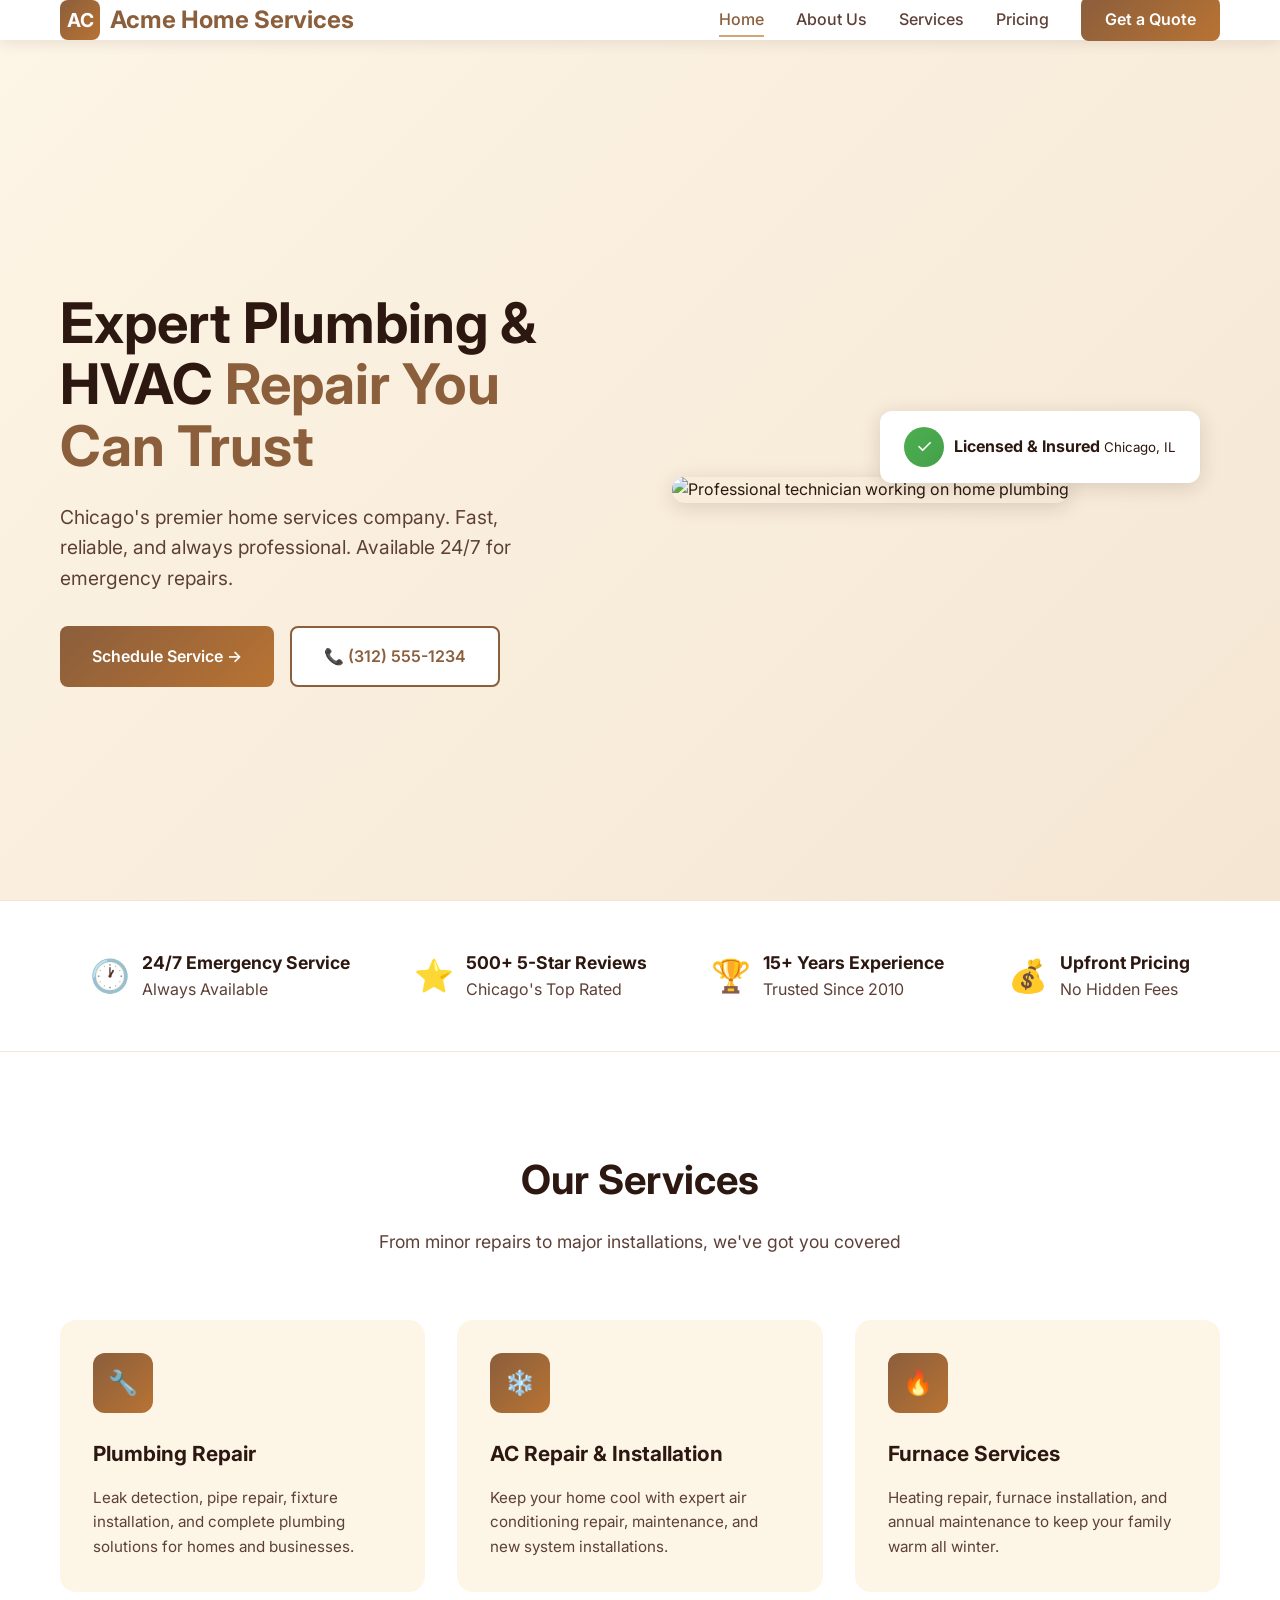
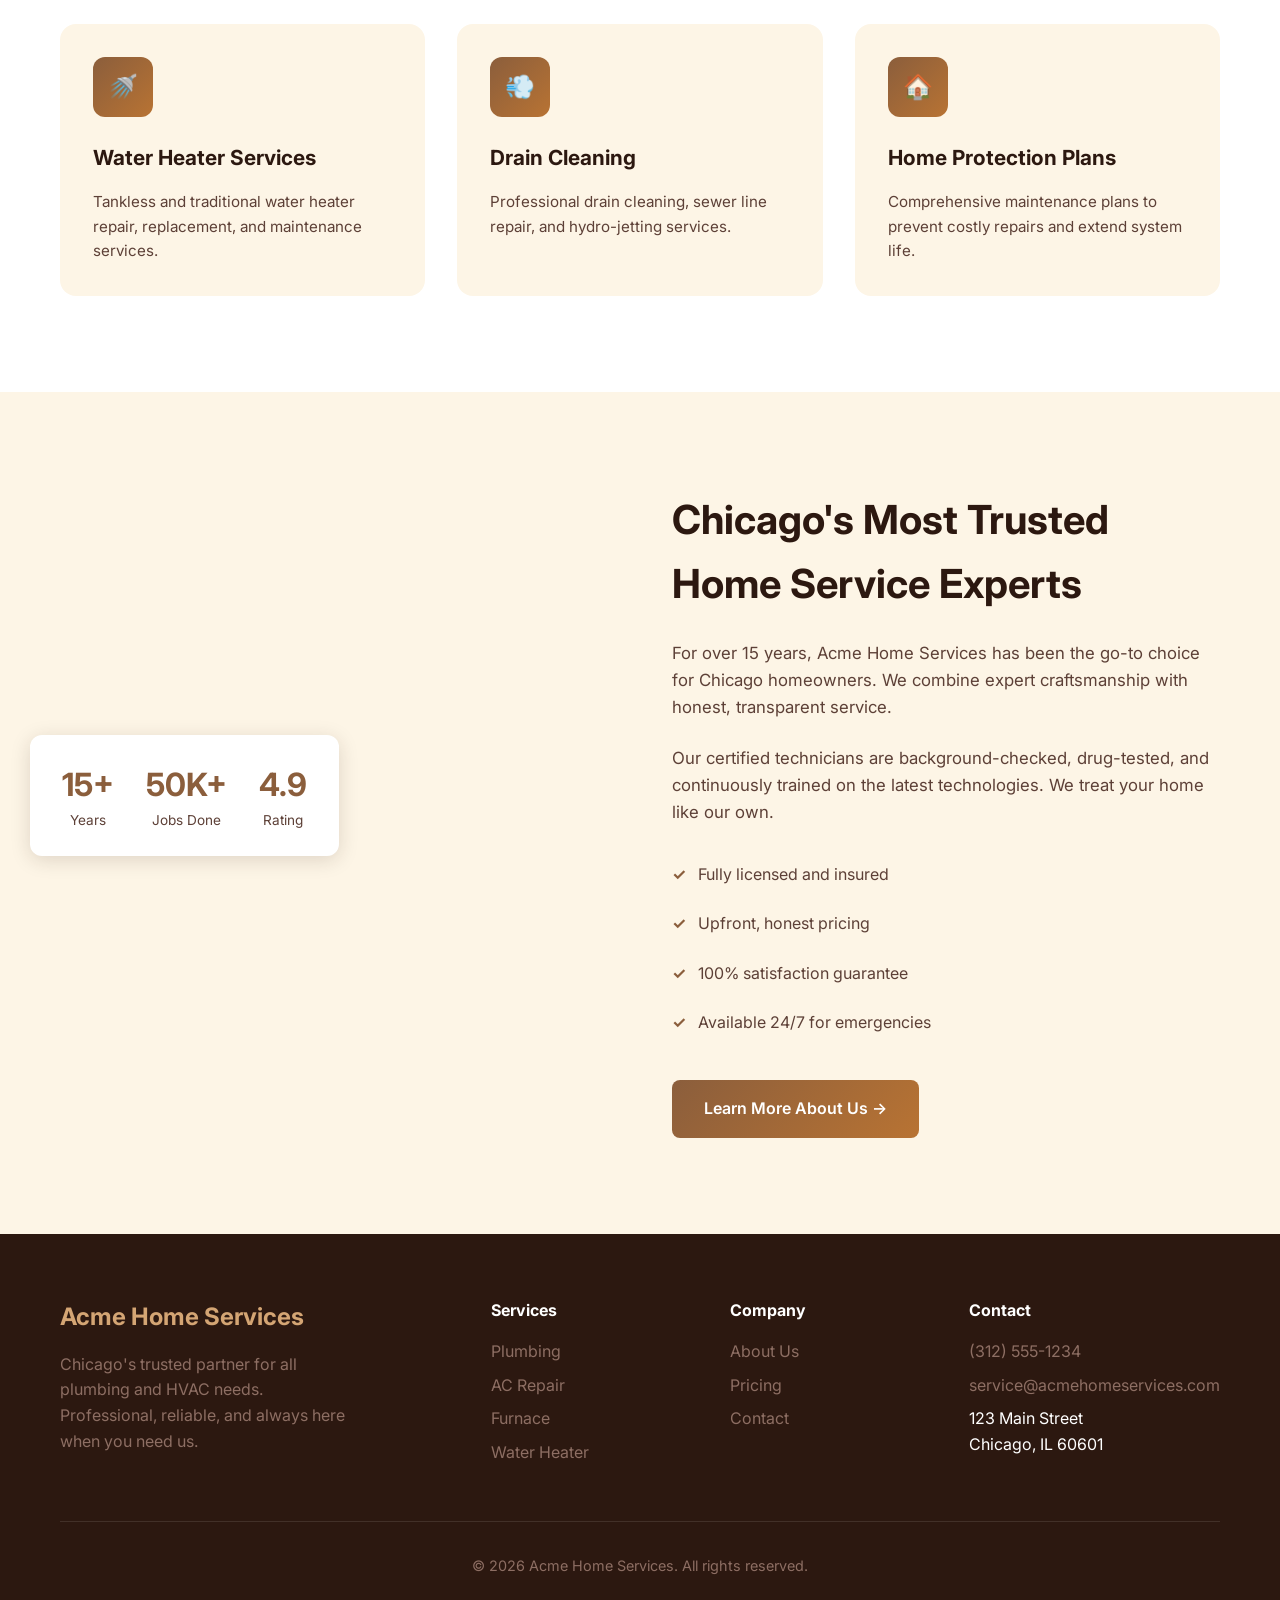
==== commit 80577f72: "Merge 8b505c594216bb00799ce310565473130c69fa84 into b97378e93ca1e545e93756a0abb6424176a9c531" ====
--- a/acme-home-services/index.html
+++ b/acme-home-services/index.html
@@ -3,172 +3,203 @@
 <head>
   <meta charset="UTF-8">
   <meta name="viewport" content="width=device-width, initial-scale=1.0">
+  <meta name="description" content="Acme Home Services - Chicago's trusted plumbing and HVAC repair experts. Available 24/7 for emergency service.">
   <title>Acme Home Services | Chicago Plumbing & HVAC</title>
-  <meta name="description" content="Trusted plumbing and HVAC repair services in Chicago. Available 24/7 for emergency repairs, installations, and maintenance.">
   <link rel="preconnect" href="https://fonts.googleapis.com">
-  <link href="https://fonts.googleapis.com/css2?family=DM+Serif+Display&family=Inter:wght@400;500;600;700&display=swap" rel="stylesheet">
+  <link rel="preconnect" href="https://fonts.gstatic.com" crossorigin>
+  <link href="https://fonts.googleapis.com/css2?family=Inter:wght@400;500;600;700&display=swap" rel="stylesheet">
   <link rel="stylesheet" href="css/style.css">
 </head>
 <body>
   <header>
-    <nav>
-      <a href="index.html" class="logo">Acme <span>Home</span></a>
-      <div class="nav-links">
-        <a href="index.html" class="active">Home</a>
-        <a href="about.html">About Us</a>
-        <a href="services.html">Services</a>
-        <a href="pricing.html">Pricing</a>
-        <a href="contact.html" class="nav-cta">Get a Quote</a>
-      </div>
-      <button class="mobile-toggle" aria-label="Toggle menu">☰</button>
+    <nav class="container">
+      <a href="index.html" class="logo">
+        <div class="logo-icon">AC</div>
+        Acme Home Services
+      </a>
+      <ul class="nav-links">
+        <li><a href="index.html" class="active">Home</a></li>
+        <li><a href="about.html">About Us</a></li>
+        <li><a href="services.html">Services</a></li>
+        <li><a href="pricing.html">Pricing</a></li>
+        <li><a href="contact.html" class="nav-cta">Get a Quote</a></li>
+      </ul>
+      <div class="mobile-menu">
+        <span></span>
+        <span></span>
+        <span></span>
+      </div>
     </nav>
   </header>
 
-  <main>
-    <section class="hero">
-      <div class="container">
-        <div class="hero-content">
-          <h1>Reliable Home Repairs, <span>Done Right</span></h1>
-          <p>Chicago's trusted plumbing and HVAC experts. Fast response, honest pricing, and workmanship you can count on.</p>
+  <section class="hero">
+    <div class="container">
+      <div class="hero-content">
+        <div class="hero-text">
+          <h1>Expert Plumbing & HVAC <span>Repair You Can Trust</span></h1>
+          <p>Chicago's premier home services company. Fast, reliable, and always professional. Available 24/7 for emergency repairs.</p>
           <div class="hero-buttons">
-            <a href="contact.html" class="btn btn-primary">Schedule Service</a>
-            <a href="tel:+13125551234" class="btn btn-secondary">📞 (312) 555-1234</a>
-          </div>
-        </div>
-        <div class="hero-visual">
-          <div class="hero-card">
-            <div class="icon">🔧</div>
-            <h3>24/7 Emergency Service</h3>
-            <p>Plumbing or HVAC emergency? We're here around the clock.</p>
-            <div class="rating">★★★★★</div>
-            <div class="reviews">2,400+ five-star reviews</div>
-          </div>
-        </div>
-      </div>
-    </section>
-
-    <section class="trust-bar">
-      <div class="container">
-        <div class="trust-items">
-          <div class="trust-item"><span class="icon">✅</span> Licensed & Insured</div>
-          <div class="trust-item"><span class="icon">⏱️</span> Same-Day Service</div>
-          <div class="trust-item"><span class="icon">💰</span> Upfront Pricing</div>
-          <div class="trust-item"><span class="icon">🏆</span> A+ BBB Rating</div>
-          <div class="trust-item"><span class="icon">🛡️</span> 100% Guarantee</div>
-        </div>
-      </div>
-    </section>
-
-    <section class="section">
-      <div class="container">
-        <div class="section-header">
-          <h2>Our Services</h2>
-          <p>From leaky faucets to full HVAC overhauls, we handle it all with care and precision.</p>
-        </div>
-        <div class="services-grid">
-          <div class="service-card">
-            <div class="icon">🚿</div>
-            <h3>Plumbing Repair</h3>
-            <p>Leak detection, pipe repair, drain cleaning, and fixture installation by certified plumbers.</p>
-          </div>
-          <div class="service-card">
-            <div class="icon">❄️</div>
-            <h3>HVAC Services</h3>
-            <p>Heating and cooling repair, installation, and seasonal maintenance to keep your home comfortable.</p>
-          </div>
-          <div class="service-card">
-            <div class="icon">🚰</div>
-            <h3>Water Heaters</h3>
-            <p>Tank and tankless water heater repair, replacement, and energy-efficient upgrades.</p>
-          </div>
-          <div class="service-card">
-            <div class="icon">🏠</div>
-            <h3>Sewer & Drain</h3>
-            <p>Camera inspection, hydro-jetting, and sewer line repair with minimal disruption.</p>
-          </div>
-          <div class="service-card">
-            <div class="icon">🔥</div>
-            <h3>Furnace Repair</h3>
-            <p>Expert furnace diagnostics and repair to restore warmth when you need it most.</p>
-          </div>
-          <div class="service-card">
-            <div class="icon">🏗️</div>
-            <h3>New Construction</h3>
-            <p>Complete plumbing and HVAC rough-in and finish for new homes and additions.</p>
-          </div>
-        </div>
-      </div>
-    </section>
-
-    <section class="section section-alt">
-      <div class="container">
-        <div class="section-header">
-          <h2>Why Choose Acme Home</h2>
-          <p>We treat your home like our own. That's the Acme difference.</p>
-        </div>
-        <div class="why-grid">
-          <div class="why-item">
-            <div class="icon">⏱️</div>
-            <h3>Fast Response</h3>
-            <p>Average 30-minute response time for emergency calls across Chicago.</p>
-          </div>
-          <div class="why-item">
-            <div class="icon">💲</div>
-            <h3>Transparent Pricing</h3>
-            <p>You approve the price before we start. No hidden fees, ever.</p>
-          </div>
-          <div class="why-item">
-            <div class="icon">👷</div>
-            <h3>Certified Technicians</h3>
-            <p>Licensed, background-checked professionals with 10+ years experience.</p>
-          </div>
-          <div class="why-item">
-            <div class="icon">🛡️</div>
-            <h3>Satisfaction Guarantee</h3>
-            <p>If you're not happy, we'll make it right. That's our promise.</p>
-          </div>
-        </div>
-      </div>
-    </section>
-
-    <section class="cta-section">
-      <div class="container">
-        <h2>Ready to Get Started?</h2>
-        <p>Schedule your free estimate today and see why Chicago trusts Acme Home Services.</p>
-        <a href="contact.html" class="btn btn-white">Book Free Estimate</a>
-      </div>
-    </section>
-  </main>
+            <a href="contact.html" class="btn-primary">Schedule Service →</a>
+            <a href="tel:3125551234" class="btn-secondary">📞 (312) 555-1234</a>
+          </div>
+        </div>
+        <div class="hero-image">
+          <img src="https://images.unsplash.com-1581092921084-88af94b61c02?w=600&h=400&fit=crop" alt="Professional technician working on home plumbing" loading="lazy">
+          <div class="hero-badge">
+            <div class="hero-badge-icon">✓</div>
+            <div>
+              <strong>Licensed & Insured</strong>
+              <small>Chicago, IL</small>
+            </div>
+          </div>
+        </div>
+      </div>
+    </div>
+  </section>
+
+  <section class="trust-bar">
+    <div class="container">
+      <div class="trust-items">
+        <div class="trust-item">
+          <span class="trust-item-icon">🕐</span>
+          <div>
+            <strong>24/7 Emergency Service</strong>
+            <span>Always Available</span>
+          </div>
+        </div>
+        <div class="trust-item">
+          <span class="trust-item-icon">⭐</span>
+          <div>
+            <strong>500+ 5-Star Reviews</strong>
+            <span>Chicago's Top Rated</span>
+          </div>
+        </div>
+        <div class="trust-item">
+          <span class="trust-item-icon">🏆</span>
+          <div>
+            <strong>15+ Years Experience</strong>
+            <span>Trusted Since 2010</span>
+          </div>
+        </div>
+        <div class="trust-item">
+          <span class="trust-item-icon">💰</span>
+          <div>
+            <strong>Upfront Pricing</strong>
+            <span>No Hidden Fees</span>
+          </div>
+        </div>
+      </div>
+    </div>
+  </section>
+
+  <section class="services">
+    <div class="container">
+      <div class="section-header">
+        <h2>Our Services</h2>
+        <p>From minor repairs to major installations, we've got you covered</p>
+      </div>
+      <div class="services-grid">
+        <div class="service-card">
+          <div class="service-icon">🔧</div>
+          <h3>Plumbing Repair</h3>
+          <p>Leak detection, pipe repair, fixture installation, and complete plumbing solutions for homes and businesses.</p>
+        </div>
+        <div class="service-card">
+          <div class="service-icon">❄️</div>
+          <h3>AC Repair & Installation</h3>
+          <p>Keep your home cool with expert air conditioning repair, maintenance, and new system installations.</p>
+        </div>
+        <div class="service-card">
+          <div class="service-icon">🔥</div>
+          <h3>Furnace Services</h3>
+          <p>Heating repair, furnace installation, and annual maintenance to keep your family warm all winter.</p>
+        </div>
+        <div class="service-card">
+          <div class="service-icon">🚿</div>
+          <h3>Water Heater Services</h3>
+          <p>Tankless and traditional water heater repair, replacement, and maintenance services.</p>
+        </div>
+        <div class="service-card">
+          <div class="service-icon">💨</div>
+          <h3>Drain Cleaning</h3>
+          <p>Professional drain cleaning, sewer line repair, and hydro-jetting services.</p>
+        </div>
+        <div class="service-card">
+          <div class="service-icon">🏠</div>
+          <h3>Home Protection Plans</h3>
+          <p>Comprehensive maintenance plans to prevent costly repairs and extend system life.</p>
+        </div>
+      </div>
+    </div>
+  </section>
+
+  <section class="about-content container" style="padding: 6rem 20px;">
+    <div class="about-image">
+      <img src="https://images.unsplash.com-1585704032915-c3400ca199e7?w=600&h=400&fit=crop" alt="Acme Home Services team" loading="lazy">
+      <div class="about-stats">
+        <div class="stat-item">
+          <div class="stat-number">15+</div>
+          <div class="stat-label">Years</div>
+        </div>
+        <div class="stat-item">
+          <div class="stat-number">50K+</div>
+          <div class="stat-label">Jobs Done</div>
+        </div>
+        <div class="stat-item">
+          <div class="stat-number">4.9</div>
+          <div class="stat-label">Rating</div>
+        </div>
+      </div>
+    </div>
+    <div class="about-text">
+      <h2>Chicago's Most Trusted Home Service Experts</h2>
+      <p>For over 15 years, Acme Home Services has been the go-to choice for Chicago homeowners. We combine expert craftsmanship with honest, transparent service.</p>
+      <p>Our certified technicians are background-checked, drug-tested, and continuously trained on the latest technologies. We treat your home like our own.</p>
+      <ul class="values-list">
+        <li>Fully licensed and insured</li>
+        <li>Upfront, honest pricing</li>
+        <li>100% satisfaction guarantee</li>
+        <li>Available 24/7 for emergencies</li>
+      </ul>
+      <a href="about.html" class="btn-primary" style="margin-top: 2rem;">Learn More About Us →</a>
+    </div>
+  </section>
 
   <footer>
     <div class="container">
-      <div class="footer-grid">
+      <div class="footer-content">
         <div class="footer-brand">
-          <span class="logo">Acme Home</span>
-          <p>Trusted plumbing and HVAC services for Chicago homes and businesses since 2005.</p>
-        </div>
-        <div class="footer-col">
+          <h3>Acme Home Services</h3>
+          <p>Chicago's trusted partner for all plumbing and HVAC needs. Professional, reliable, and always here when you need us.</p>
+        </div>
+        <div class="footer-links">
           <h4>Services</h4>
-          <a href="services.html">Plumbing</a>
-          <a href="services.html">HVAC</a>
-          <a href="services.html">Water Heaters</a>
-          <a href="services.html">Sewer & Drain</a>
-        </div>
-        <div class="footer-col">
+          <ul>
+            <li><a href="services.html">Plumbing</a></li>
+            <li><a href="services.html">AC Repair</a></li>
+            <li><a href="services.html">Furnace</a></li>
+            <li><a href="services.html">Water Heater</a></li>
+          </ul>
+        </div>
+        <div class="footer-links">
           <h4>Company</h4>
-          <a href="about.html">About Us</a>
-          <a href="pricing.html">Pricing</a>
-          <a href="contact.html">Contact</a>
-        </div>
-        <div class="footer-col">
+          <ul>
+            <li><a href="about.html">About Us</a></li>
+            <li><a href="pricing.html">Pricing</a></li>
+            <li><a href="contact.html">Contact</a></li>
+          </ul>
+        </div>
+        <div class="footer-links">
           <h4>Contact</h4>
-          <a href="tel:+13125551234">(312) 555-1234</a>
-          <a href="mailto:info@acmehomeservices.com">info@acmehomeservices.com</a>
-          <a href="#">Chicago, IL 60601</a>
+          <ul>
+            <li><a href="tel:3125551234">(312) 555-1234</a></li>
+            <li><a href="mailto:service@acmehomeservices.com">service@acmehomeservices.com</a></li>
+            <li><span>123 Main Street<br>Chicago, IL 60601</span></li>
+          </ul>
         </div>
       </div>
       <div class="footer-bottom">
-        &copy; 2026 Acme Home Services. All rights reserved. Licensed in Illinois.
+        <p>&copy; 2026 Acme Home Services. All rights reserved.</p>
       </div>
     </div>
   </footer>
--- a/acme-home-services/css/style.css
+++ b/acme-home-services/css/style.css
@@ -1,250 +1,274 @@
 :root {
-  --color-primary: #C4763B;
-  --color-primary-dark: #A65E2B;
-  --color-primary-light: #E8A86D;
-  --color-secondary: #5B7B6F;
-  --color-secondary-dark: #4A6559;
-  --color-accent: #D4A574;
-  --color-bg: #FAF7F2;
-  --color-bg-alt: #F0EBE3;
-  --color-text: #2C2C2C;
-  --color-text-light: #5A5A5A;
-  --color-text-muted: #8A8A8A;
-  --color-white: #FFFFFF;
-  --color-border: #E0D8CC;
-  --shadow-sm: 0 1px 3px rgba(0,0,0,0.08);
-  --shadow-md: 0 4px 12px rgba(0,0,0,0.1);
-  --shadow-lg: 0 8px 30px rgba(0,0,0,0.12);
-  --radius: 8px;
-  --radius-lg: 16px;
-  --transition: 0.3s ease;
-  --font-heading: 'DM Serif Display', Georgia, serif;
-  --font-body: 'Inter', -apple-system, BlinkMacSystemFont, sans-serif;
-}
-
-* { margin: 0; padding: 0; box-sizing: border-box; }
-
-html { scroll-behavior: smooth; }
+  --warm-brown: #8B5E3C;
+  --warm-brown-light: #A67B5B;
+  --warm-cream: #FDF5E6;
+  --warm-cream-dark: #F5E6D3;
+  --accent-gold: #D4A574;
+  --accent-copper: #B87333;
+  --text-dark: #2C1810;
+  --text-medium: #5D4037;
+  --text-light: #8D6E63;
+  --white: #FFFFFF;
+  --shadow-soft: 0 2px 15px rgba(44, 24, 16, 0.1);
+  --shadow-medium: 0 4px 20px rgba(44, 24, 16, 0.15);
+  --transition: all 0.3s ease;
+}
+
+* {
+  margin: 0;
+  padding: 0;
+  box-sizing: border-box;
+}
 
 body {
-  font-family: var(--font-body);
-  color: var(--color-text);
-  background: var(--color-bg);
+  font-family: 'Inter', -apple-system, BlinkMacSystemFont, 'Segoe UI', Roboto, sans-serif;
+  background: var(--warm-cream);
+  color: var(--text-dark);
   line-height: 1.6;
 }
-
-a { text-decoration: none; color: inherit; }
-ul { list-style: none; }
-img { max-width: 100%; height: auto; }
 
 .container {
   max-width: 1200px;
   margin: 0 auto;
-  padding: 0 24px;
+  padding: 0 20px;
 }
 
 /* Header */
 header {
+  background: var(--white);
+  box-shadow: var(--shadow-soft);
   position: fixed;
+  width: 100%;
   top: 0;
-  left: 0;
-  right: 0;
-  background: rgba(255,255,255,0.95);
-  backdrop-filter: blur(10px);
   z-index: 1000;
-  border-bottom: 1px solid var(--color-border);
 }
 
 nav {
   display: flex;
   justify-content: space-between;
   align-items: center;
-  padding: 16px 24px;
-  max-width: 1200px;
-  margin: 0 auto;
+  padding: 1rem 0;
 }
 
 .logo {
-  font-family: var(--font-heading);
+  display: flex;
+  align-items: center;
+  gap: 10px;
+  text-decoration: none;
+  color: var(--warm-brown);
   font-size: 1.5rem;
-  color: var(--color-primary);
-}
-
-.logo span { color: var(--color-secondary); }
+  font-weight: 700;
+}
+
+.logo-icon {
+  width: 40px;
+  height: 40px;
+  background: linear-gradient(135deg, var(--warm-brown), var(--accent-copper));
+  border-radius: 8px;
+  display: flex;
+  align-items: center;
+  justify-content: center;
+  color: var(--white);
+  font-size: 1.2rem;
+}
 
 .nav-links {
   display: flex;
-  gap: 32px;
-  align-items: center;
+  gap: 2rem;
+  list-style: none;
 }
 
 .nav-links a {
-  font-size: 0.9rem;
+  text-decoration: none;
+  color: var(--text-medium);
   font-weight: 500;
-  color: var(--color-text-light);
-  transition: color var(--transition);
+  transition: var(--transition);
+  padding: 0.5rem 0;
   position: relative;
 }
 
 .nav-links a:hover,
 .nav-links a.active {
-  color: var(--color-primary);
-}
-
-.nav-links a.active::after {
+  color: var(--warm-brown);
+}
+
+.nav-links a::after {
   content: '';
   position: absolute;
-  bottom: -4px;
+  bottom: 0;
   left: 0;
-  right: 0;
+  width: 0;
   height: 2px;
-  background: var(--color-primary);
-  border-radius: 1px;
+  background: var(--accent-gold);
+  transition: var(--transition);
+}
+
+.nav-links a:hover::after,
+.nav-links a.active::after {
+  width: 100%;
 }
 
 .nav-cta {
-  background: var(--color-primary) !important;
-  color: var(--color-white) !important;
-  padding: 10px 24px;
-  border-radius: var(--radius);
+  background: linear-gradient(135deg, var(--warm-brown), var(--accent-copper));
+  color: var(--white) !important;
+  padding: 0.75rem 1.5rem !important;
+  border-radius: 8px;
   font-weight: 600 !important;
-  transition: background var(--transition) !important;
+}
+
+.nav-cta::after {
+  display: none !important;
 }
 
 .nav-cta:hover {
-  background: var(--color-primary-dark) !important;
-}
-
-.mobile-toggle {
+  transform: translateY(-2px);
+  box-shadow: var(--shadow-medium);
+}
+
+.mobile-menu {
   display: none;
-  background: none;
-  border: none;
-  font-size: 1.5rem;
+  flex-direction: column;
+  gap: 5px;
   cursor: pointer;
-  color: var(--color-text);
-}
-
-/* Hero */
+  padding: 10px;
+}
+
+.mobile-menu span {
+  width: 25px;
+  height: 3px;
+  background: var(--warm-brown);
+  border-radius: 2px;
+  transition: var(--transition);
+}
+
+/* Hero Section */
 .hero {
-  padding: 140px 0 80px;
-  background: linear-gradient(135deg, var(--color-bg) 0%, var(--color-bg-alt) 100%);
-}
-
-.hero .container {
+  min-height: 100vh;
+  display: flex;
+  align-items: center;
+  background: linear-gradient(135deg, var(--warm-cream) 0%, var(--warm-cream-dark) 100%);
+  padding-top: 80px;
+  position: relative;
+  overflow: hidden;
+}
+
+.hero-content {
   display: grid;
   grid-template-columns: 1fr 1fr;
-  gap: 60px;
-  align-items: center;
-}
-
-.hero-content h1 {
-  font-family: var(--font-heading);
-  font-size: 3.2rem;
-  line-height: 1.15;
-  margin-bottom: 20px;
-  color: var(--color-text);
-}
-
-.hero-content h1 span { color: var(--color-primary); }
-
-.hero-content p {
-  font-size: 1.15rem;
-  color: var(--color-text-light);
-  margin-bottom: 32px;
-  max-width: 480px;
+  gap: 4rem;
+  align-items: center;
+}
+
+.hero-text h1 {
+  font-size: 3.5rem;
+  line-height: 1.1;
+  color: var(--text-dark);
+  margin-bottom: 1.5rem;
+}
+
+.hero-text h1 span {
+  color: var(--warm-brown);
+}
+
+.hero-text p {
+  font-size: 1.2rem;
+  color: var(--text-medium);
+  margin-bottom: 2rem;
+  max-width: 500px;
 }
 
 .hero-buttons {
   display: flex;
-  gap: 16px;
-}
-
-.btn {
+  gap: 1rem;
+  flex-wrap: wrap;
+}
+
+.btn-primary {
+  background: linear-gradient(135deg, var(--warm-brown), var(--accent-copper));
+  color: var(--white);
+  padding: 1rem 2rem;
+  border-radius: 8px;
+  text-decoration: none;
+  font-weight: 600;
+  transition: var(--transition);
   display: inline-flex;
   align-items: center;
   gap: 8px;
-  padding: 14px 28px;
-  border-radius: var(--radius);
+}
+
+.btn-primary:hover {
+  transform: translateY(-3px);
+  box-shadow: var(--shadow-medium);
+}
+
+.btn-secondary {
+  background: var(--white);
+  color: var(--warm-brown);
+  padding: 1rem 2rem;
+  border-radius: 8px;
+  text-decoration: none;
   font-weight: 600;
-  font-size: 0.95rem;
-  transition: all var(--transition);
-  border: none;
-  cursor: pointer;
-}
-
-.btn-primary {
-  background: var(--color-primary);
-  color: var(--color-white);
-}
-
-.btn-primary:hover {
-  background: var(--color-primary-dark);
-  transform: translateY(-1px);
-  box-shadow: var(--shadow-md);
-}
-
-.btn-secondary {
-  background: var(--color-white);
-  color: var(--color-text);
-  border: 1px solid var(--color-border);
+  border: 2px solid var(--warm-brown);
+  transition: var(--transition);
+  display: inline-flex;
+  align-items: center;
+  gap: 8px;
 }
 
 .btn-secondary:hover {
-  background: var(--color-bg-alt);
-  border-color: var(--color-primary-light);
-}
-
-.hero-visual {
+  background: var(--warm-brown);
+  color: var(--white);
+  transform: translateY(-3px);
+}
+
+.hero-image {
   position: relative;
 }
 
-.hero-card {
-  background: var(--color-white);
-  border-radius: var(--radius-lg);
-  padding: 40px;
-  box-shadow: var(--shadow-lg);
-  text-align: center;
-}
-
-.hero-card .icon {
-  font-size: 4rem;
-  margin-bottom: 16px;
-}
-
-.hero-card h3 {
-  font-family: var(--font-heading);
-  font-size: 1.5rem;
-  margin-bottom: 8px;
-}
-
-.hero-card p {
-  color: var(--color-text-light);
-  margin-bottom: 24px;
-}
-
-.hero-card .rating {
-  color: var(--color-primary);
+.hero-image img {
+  width: 100%;
+  border-radius: 20px;
+  box-shadow: var(--shadow-medium);
+}
+
+.hero-badge {
+  position: absolute;
+  bottom: 20px;
+  right: 20px;
+  background: var(--white);
+  padding: 1rem 1.5rem;
+  border-radius: 12px;
+  box-shadow: var(--shadow-medium);
+  display: flex;
+  align-items: center;
+  gap: 10px;
+}
+
+.hero-badge-icon {
+  width: 40px;
+  height: 40px;
+  background: linear-gradient(135deg, #4CAF50, #45a049);
+  border-radius: 50%;
+  display: flex;
+  align-items: center;
+  justify-content: center;
+  color: var(--white);
   font-size: 1.2rem;
-  margin-bottom: 8px;
-}
-
-.hero-card .reviews {
-  font-size: 0.85rem;
-  color: var(--color-text-muted);
 }
 
 /* Trust Bar */
 .trust-bar {
-  padding: 40px 0;
-  background: var(--color-white);
-  border-top: 1px solid var(--color-border);
-  border-bottom: 1px solid var(--color-border);
+  background: var(--white);
+  padding: 3rem 0;
+  border-top: 1px solid var(--warm-cream-dark);
+  border-bottom: 1px solid var(--warm-cream-dark);
 }
 
 .trust-items {
   display: flex;
   justify-content: center;
-  gap: 48px;
+  align-items: center;
+  gap: 4rem;
   flex-wrap: wrap;
 }
 
@@ -252,450 +276,559 @@
   display: flex;
   align-items: center;
   gap: 12px;
-  font-size: 0.9rem;
-  color: var(--color-text-light);
-}
-
-.trust-item .icon {
-  font-size: 1.5rem;
-}
-
-/* Section styles */
-.section {
-  padding: 80px 0;
-}
-
-.section-alt {
-  background: var(--color-bg-alt);
+  color: var(--text-medium);
+}
+
+.trust-item-icon {
+  font-size: 2rem;
+  color: var(--accent-gold);
+}
+
+.trust-item strong {
+  display: block;
+  color: var(--text-dark);
+  font-size: 1.1rem;
+}
+
+/* Services Section */
+.services {
+  padding: 6rem 0;
+  background: var(--white);
 }
 
 .section-header {
   text-align: center;
-  margin-bottom: 60px;
+  margin-bottom: 4rem;
 }
 
 .section-header h2 {
-  font-family: var(--font-heading);
-  font-size: 2.4rem;
-  margin-bottom: 16px;
+  font-size: 2.5rem;
+  color: var(--text-dark);
+  margin-bottom: 1rem;
 }
 
 .section-header p {
-  font-size: 1.1rem;
-  color: var(--color-text-light);
+  color: var(--text-medium);
   max-width: 600px;
   margin: 0 auto;
-}
-
-/* Services */
+  font-size: 1.1rem;
+}
+
 .services-grid {
   display: grid;
   grid-template-columns: repeat(auto-fit, minmax(280px, 1fr));
-  gap: 24px;
+  gap: 2rem;
 }
 
 .service-card {
-  background: var(--color-white);
-  border-radius: var(--radius-lg);
-  padding: 36px;
-  box-shadow: var(--shadow-sm);
-  border: 1px solid var(--color-border);
-  transition: all var(--transition);
+  background: var(--warm-cream);
+  padding: 2rem;
+  border-radius: 16px;
+  transition: var(--transition);
+  border: 1px solid transparent;
 }
 
 .service-card:hover {
-  transform: translateY(-4px);
-  box-shadow: var(--shadow-md);
-  border-color: var(--color-primary-light);
-}
-
-.service-card .icon {
-  font-size: 2.5rem;
-  margin-bottom: 16px;
+  transform: translateY(-5px);
+  box-shadow: var(--shadow-medium);
+  border-color: var(--accent-gold);
+}
+
+.service-icon {
+  width: 60px;
+  height: 60px;
+  background: linear-gradient(135deg, var(--warm-brown), var(--accent-copper));
+  border-radius: 12px;
+  display: flex;
+  align-items: center;
+  justify-content: center;
+  color: var(--white);
+  font-size: 1.5rem;
+  margin-bottom: 1.5rem;
 }
 
 .service-card h3 {
-  font-family: var(--font-heading);
   font-size: 1.3rem;
-  margin-bottom: 12px;
+  color: var(--text-dark);
+  margin-bottom: 1rem;
 }
 
 .service-card p {
-  color: var(--color-text-light);
+  color: var(--text-medium);
   font-size: 0.95rem;
 }
 
-/* Why Us */
-.why-grid {
-  display: grid;
-  grid-template-columns: repeat(auto-fit, minmax(250px, 1fr));
-  gap: 32px;
-}
-
-.why-item {
-  text-align: center;
-  padding: 24px;
-}
-
-.why-item .icon {
-  font-size: 2.5rem;
-  margin-bottom: 16px;
-}
-
-.why-item h3 {
-  font-family: var(--font-heading);
-  font-size: 1.2rem;
-  margin-bottom: 8px;
-}
-
-.why-item p {
-  color: var(--color-text-light);
-  font-size: 0.9rem;
-}
-
-/* CTA */
-.cta-section {
-  padding: 80px 0;
-  background: var(--color-primary);
-  color: var(--color-white);
-}
-
-.cta-section .container {
-  text-align: center;
-}
-
-.cta-section h2 {
-  font-family: var(--font-heading);
-  font-size: 2.4rem;
-  margin-bottom: 16px;
-}
-
-.cta-section p {
-  font-size: 1.1rem;
-  opacity: 0.9;
-  margin-bottom: 32px;
-  max-width: 500px;
-  margin-left: auto;
-  margin-right: auto;
-}
-
-.btn-white {
-  background: var(--color-white);
-  color: var(--color-primary);
-}
-
-.btn-white:hover {
-  background: var(--color-bg);
-  transform: translateY(-1px);
-  box-shadow: var(--shadow-md);
-}
-
-/* Footer */
-footer {
-  background: var(--color-text);
-  color: var(--color-white);
-  padding: 60px 0 24px;
-}
-
-.footer-grid {
-  display: grid;
-  grid-template-columns: 2fr 1fr 1fr 1fr;
-  gap: 40px;
-  margin-bottom: 40px;
-}
-
-.footer-brand .logo {
-  color: var(--color-white);
-  font-size: 1.4rem;
-  margin-bottom: 12px;
-  display: block;
-}
-
-.footer-brand p {
-  color: #AAA;
-  font-size: 0.9rem;
-  line-height: 1.7;
-}
-
-.footer-col h4 {
-  font-family: var(--font-heading);
-  font-size: 1rem;
-  margin-bottom: 16px;
-  color: var(--color-accent);
-}
-
-.footer-col a {
-  display: block;
-  color: #AAA;
-  font-size: 0.85rem;
-  padding: 4px 0;
-  transition: color var(--transition);
-}
-
-.footer-col a:hover { color: var(--color-white); }
-
-.footer-bottom {
-  border-top: 1px solid #444;
-  padding-top: 24px;
-  text-align: center;
-  font-size: 0.8rem;
-  color: #777;
-}
-
-/* Pages */
-.page-hero {
-  padding: 120px 0 60px;
-  background: linear-gradient(135deg, var(--color-bg) 0%, var(--color-bg-alt) 100%);
-  text-align: center;
-}
-
-.page-hero h1 {
-  font-family: var(--font-heading);
-  font-size: 2.8rem;
-  margin-bottom: 16px;
-}
-
-.page-hero p {
-  font-size: 1.1rem;
-  color: var(--color-text-light);
-  max-width: 600px;
-  margin: 0 auto;
-}
-
-.page-content {
-  padding: 60px 0;
-}
-
-/* About page */
-.about-grid {
+/* About Section */
+.about-content {
   display: grid;
   grid-template-columns: 1fr 1fr;
-  gap: 48px;
-  align-items: center;
-  margin-bottom: 60px;
+  gap: 4rem;
+  align-items: center;
+}
+
+.about-image {
+  position: relative;
+}
+
+.about-image img {
+  width: 100%;
+  border-radius: 20px;
+  box-shadow: var(--shadow-medium);
+}
+
+.about-stats {
+  position: absolute;
+  bottom: -30px;
+  left: -30px;
+  background: var(--white);
+  padding: 1.5rem 2rem;
+  border-radius: 12px;
+  box-shadow: var(--shadow-medium);
+  display: flex;
+  gap: 2rem;
+}
+
+.stat-item {
+  text-align: center;
+}
+
+.stat-number {
+  font-size: 2rem;
+  font-weight: 700;
+  color: var(--warm-brown);
+}
+
+.stat-label {
+  font-size: 0.85rem;
+  color: var(--text-medium);
 }
 
 .about-text h2 {
-  font-family: var(--font-heading);
-  font-size: 2rem;
-  margin-bottom: 16px;
+  font-size: 2.5rem;
+  color: var(--text-dark);
+  margin-bottom: 1.5rem;
 }
 
 .about-text p {
-  color: var(--color-text-light);
-  margin-bottom: 16px;
-  line-height: 1.8;
-}
-
-.about-image {
-  background: var(--color-bg-alt);
-  border-radius: var(--radius-lg);
-  padding: 60px;
-  text-align: center;
-  font-size: 5rem;
-}
-
-.values-grid {
-  display: grid;
-  grid-template-columns: repeat(auto-fit, minmax(220px, 1fr));
-  gap: 24px;
-  margin-top: 40px;
-}
-
-.value-card {
-  background: var(--color-white);
-  padding: 28px;
-  border-radius: var(--radius-lg);
-  box-shadow: var(--shadow-sm);
-  text-align: center;
-  border: 1px solid var(--color-border);
-}
-
-.value-card .icon { font-size: 2rem; margin-bottom: 12px; }
-.value-card h3 { font-family: var(--font-heading); font-size: 1.1rem; margin-bottom: 8px; }
-.value-card p { color: var(--color-text-light); font-size: 0.85rem; }
-
-/* Pricing */
+  color: var(--text-medium);
+  margin-bottom: 1.5rem;
+  font-size: 1.05rem;
+}
+
+.values-list {
+  list-style: none;
+  margin-top: 1.5rem;
+}
+
+.values-list li {
+  display: flex;
+  align-items: center;
+  gap: 12px;
+  padding: 0.75rem 0;
+  color: var(--text-medium);
+}
+
+.values-list li::before {
+  content: '✓';
+  color: var(--warm-brown);
+  font-weight: 700;
+}
+
+/* Pricing Section */
+.pricing {
+  padding: 6rem 0;
+  background: var(--warm-cream);
+}
+
 .pricing-grid {
   display: grid;
-  grid-template-columns: repeat(auto-fit, minmax(300px, 1fr));
-  gap: 24px;
-  max-width: 960px;
-  margin: 0 auto;
+  grid-template-columns: repeat(auto-fit, minmax(320px, 1fr));
+  gap: 2rem;
 }
 
 .pricing-card {
-  background: var(--color-white);
-  border-radius: var(--radius-lg);
-  padding: 40px;
-  box-shadow: var(--shadow-sm);
-  border: 2px solid var(--color-border);
-  text-align: center;
-  transition: all var(--transition);
+  background: var(--white);
+  border-radius: 20px;
+  padding: 2.5rem;
+  position: relative;
+  transition: var(--transition);
+  border: 2px solid transparent;
+}
+
+.pricing-card:hover {
+  transform: translateY(-5px);
+  box-shadow: var(--shadow-medium);
 }
 
 .pricing-card.featured {
-  border-color: var(--color-primary);
-  position: relative;
-  transform: scale(1.02);
-}
-
-.pricing-card.featured::before {
-  content: 'Most Popular';
+  border-color: var(--accent-gold);
+  transform: scale(1.05);
+}
+
+.pricing-card.featured:hover {
+  transform: scale(1.05) translateY(-5px);
+}
+
+.pricing-badge {
   position: absolute;
-  top: -14px;
+  top: -15px;
   left: 50%;
   transform: translateX(-50%);
-  background: var(--color-primary);
-  color: var(--color-white);
-  padding: 4px 20px;
+  background: linear-gradient(135deg, var(--warm-brown), var(--accent-copper));
+  color: var(--white);
+  padding: 0.5rem 1.5rem;
   border-radius: 20px;
-  font-size: 0.8rem;
+  font-size: 0.85rem;
   font-weight: 600;
 }
 
-.pricing-card h3 {
-  font-family: var(--font-heading);
-  font-size: 1.4rem;
-  margin-bottom: 8px;
-}
-
-.pricing-card .price {
-  font-size: 2.5rem;
+.pricing-header {
+  text-align: center;
+  padding-bottom: 2rem;
+  border-bottom: 1px solid var(--warm-cream-dark);
+  margin-bottom: 2rem;
+}
+
+.pricing-header h3 {
+  font-size: 1.5rem;
+  color: var(--text-dark);
+  margin-bottom: 0.5rem;
+}
+
+.pricing-price {
+  font-size: 3rem;
   font-weight: 700;
-  color: var(--color-primary);
-  margin: 16px 0;
-}
-
-.pricing-card .price span {
-  font-size: 0.9rem;
+  color: var(--warm-brown);
+}
+
+.pricing-price span {
+  font-size: 1rem;
   font-weight: 400;
-  color: var(--color-text-muted);
-}
-
-.pricing-card ul {
-  text-align: left;
-  margin: 24px 0;
-}
-
-.pricing-card li {
-  padding: 8px 0;
-  font-size: 0.9rem;
-  color: var(--color-text-light);
-  display: flex;
-  align-items: center;
-  gap: 8px;
-}
-
-.pricing-card li::before {
+  color: var(--text-medium);
+}
+
+.pricing-features {
+  list-style: none;
+  margin-bottom: 2rem;
+}
+
+.pricing-features li {
+  display: flex;
+  align-items: center;
+  gap: 12px;
+  padding: 0.75rem 0;
+  color: var(--text-medium);
+  border-bottom: 1px solid var(--warm-cream-dark);
+}
+
+.pricing-features li:last-child {
+  border-bottom: none;
+}
+
+.pricing-features li::before {
   content: '✓';
-  color: var(--color-secondary);
+  color: var(--warm-brown);
   font-weight: 700;
-}
-
-/* Contact */
-.contact-grid {
+  flex-shrink: 0;
+}
+
+.pricing-features li.excluded {
+  color: var(--text-light);
+  text-decoration: line-through;
+}
+
+.pricing-features li.excluded::before {
+  content: '✕';
+  color: var(--text-light);
+}
+
+.pricing-btn {
+  width: 100%;
+  text-align: center;
+  justify-content: center;
+}
+
+/* Contact Section */
+.contact {
+  padding: 6rem 0;
+  background: var(--white);
+}
+
+.contact-wrapper {
   display: grid;
   grid-template-columns: 1fr 1fr;
-  gap: 48px;
+  gap: 4rem;
+}
+
+.contact-info h2 {
+  font-size: 2rem;
+  color: var(--text-dark);
+  margin-bottom: 1.5rem;
+}
+
+.contact-info p {
+  color: var(--text-medium);
+  margin-bottom: 2rem;
+}
+
+.contact-details {
+  list-style: none;
+}
+
+.contact-details li {
+  display: flex;
+  align-items: center;
+  gap: 1rem;
+  padding: 1rem 0;
+  border-bottom: 1px solid var(--warm-cream-dark);
+}
+
+.contact-details li:last-child {
+  border-bottom: none;
+}
+
+.contact-icon {
+  width: 48px;
+  height: 48px;
+  background: var(--warm-cream);
+  border-radius: 10px;
+  display: flex;
+  align-items: center;
+  justify-content: center;
+  color: var(--warm-brown);
+  font-size: 1.2rem;
+  flex-shrink: 0;
+}
+
+.contact-details strong {
+  display: block;
+  color: var(--text-dark);
+  margin-bottom: 2px;
+}
+
+.contact-details span {
+  color: var(--text-medium);
+  font-size: 0.95rem;
 }
 
 .contact-form {
-  background: var(--color-white);
-  padding: 40px;
-  border-radius: var(--radius-lg);
-  box-shadow: var(--shadow-sm);
-}
-
-.contact-form h2 {
-  font-family: var(--font-heading);
-  font-size: 1.8rem;
-  margin-bottom: 24px;
+  background: var(--warm-cream);
+  padding: 2.5rem;
+  border-radius: 20px;
 }
 
 .form-group {
-  margin-bottom: 20px;
+  margin-bottom: 1.5rem;
 }
 
 .form-group label {
   display: block;
-  font-size: 0.85rem;
-  font-weight: 600;
-  margin-bottom: 6px;
-  color: var(--color-text);
+  margin-bottom: 0.5rem;
+  color: var(--text-dark);
+  font-weight: 500;
 }
 
 .form-group input,
 .form-group textarea,
 .form-group select {
   width: 100%;
-  padding: 12px 16px;
-  border: 1px solid var(--color-border);
-  border-radius: var(--radius);
-  font-family: var(--font-body);
-  font-size: 0.95rem;
-  transition: border-color var(--transition);
-  background: var(--color-bg);
+  padding: 1rem;
+  border: 2px solid var(--warm-cream-dark);
+  border-radius: 10px;
+  font-size: 1rem;
+  transition: var(--transition);
+  background: var(--white);
 }
 
 .form-group input:focus,
 .form-group textarea:focus,
 .form-group select:focus {
   outline: none;
-  border-color: var(--color-primary);
-}
-
-.form-group textarea { resize: vertical; min-height: 120px; }
-
-.contact-info {
-  padding: 20px 0;
-}
-
-.contact-info h2 {
-  font-family: var(--font-heading);
-  font-size: 1.8rem;
-  margin-bottom: 24px;
-}
-
-.contact-item {
-  display: flex;
-  gap: 16px;
-  margin-bottom: 24px;
-  align-items: flex-start;
-}
-
-.contact-item .icon {
+  border-color: var(--accent-gold);
+}
+
+.form-group textarea {
+  min-height: 150px;
+  resize: vertical;
+}
+
+.form-row {
+  display: grid;
+  grid-template-columns: 1fr 1fr;
+  gap: 1rem;
+}
+
+/* Footer */
+footer {
+  background: var(--text-dark);
+  color: var(--white);
+  padding: 4rem 0 2rem;
+}
+
+.footer-content {
+  display: grid;
+  grid-template-columns: 2fr 1fr 1fr 1fr;
+  gap: 3rem;
+  margin-bottom: 3rem;
+}
+
+.footer-brand h3 {
   font-size: 1.5rem;
-  margin-top: 4px;
-}
-
-.contact-item h4 { font-size: 0.95rem; margin-bottom: 4px; }
-.contact-item p { color: var(--color-text-light); font-size: 0.9rem; }
+  margin-bottom: 1rem;
+  color: var(--accent-gold);
+}
+
+.footer-brand p {
+  color: var(--text-light);
+  max-width: 300px;
+}
+
+.footer-links h4 {
+  color: var(--white);
+  margin-bottom: 1rem;
+}
+
+.footer-links ul {
+  list-style: none;
+}
+
+.footer-links li {
+  margin-bottom: 0.5rem;
+}
+
+.footer-links a {
+  color: var(--text-light);
+  text-decoration: none;
+  transition: var(--transition);
+}
+
+.footer-links a:hover {
+  color: var(--accent-gold);
+}
+
+.footer-bottom {
+  border-top: 1px solid rgba(255, 255, 255, 0.1);
+  padding-top: 2rem;
+  text-align: center;
+  color: var(--text-light);
+  font-size: 0.9rem;
+}
+
+/* Page Hero */
+.page-hero {
+  padding: 8rem 0 4rem;
+  background: linear-gradient(135deg, var(--warm-cream) 0%, var(--warm-cream-dark) 100%);
+  text-align: center;
+}
+
+.page-hero h1 {
+  font-size: 3rem;
+  color: var(--text-dark);
+  margin-bottom: 1rem;
+}
+
+.page-hero p {
+  color: var(--text-medium);
+  font-size: 1.2rem;
+  max-width: 600px;
+  margin: 0 auto;
+}
 
 /* Responsive */
+@media (max-width: 968px) {
+  .hero-content,
+  .about-content,
+  .contact-wrapper {
+    grid-template-columns: 1fr;
+    gap: 3rem;
+  }
+
+  .hero-text h1 {
+    font-size: 2.5rem;
+  }
+
+  .footer-content {
+    grid-template-columns: 1fr 1fr;
+    gap: 2rem;
+  }
+
+  .pricing-card.featured {
+    transform: scale(1);
+  }
+
+  .pricing-card.featured:hover {
+    transform: translateY(-5px);
+  }
+}
+
 @media (max-width: 768px) {
-  .hero .container { grid-template-columns: 1fr; text-align: center; }
-  .hero-content p { margin: 0 auto 32px; }
-  .hero-buttons { justify-content: center; }
-  .hero-visual { display: none; }
-  .nav-links { display: none; }
-  .mobile-toggle { display: block; }
-  .nav-links.active {
-    display: flex;
-    flex-direction: column;
+  .nav-links {
+    display: none;
     position: absolute;
     top: 100%;
     left: 0;
     right: 0;
-    background: var(--color-white);
-    padding: 24px;
-    border-bottom: 1px solid var(--color-border);
-    box-shadow: var(--shadow-md);
-  }
-  .about-grid,
-  .contact-grid { grid-template-columns: 1fr; }
-  .footer-grid { grid-template-columns: 1fr 1fr; }
-  .pricing-card.featured { transform: none; }
-  .section-header h2,
-  .page-hero h1 { font-size: 1.8rem; }
-}
+    background: var(--white);
+    flex-direction: column;
+    padding: 2rem;
+    box-shadow: var(--shadow-medium);
+  }
+
+  .nav-links.active {
+    display: flex;
+  }
+
+  .mobile-menu {
+    display: flex;
+  }
+
+  .hero-text h1 {
+    font-size: 2rem;
+  }
+
+  .trust-items {
+    gap: 2rem;
+  }
+
+  .footer-content {
+    grid-template-columns: 1fr;
+    text-align: center;
+  }
+
+  .footer-brand p {
+    margin: 0 auto;
+  }
+
+  .form-row {
+    grid-template-columns: 1fr;
+  }
+
+  .about-stats {
+    position: relative;
+    bottom: auto;
+    left: auto;
+    margin-top: 1rem;
+    justify-content: center;
+  }
+}
+
+/* Animations */
+@keyframes fadeInUp {
+  from {
+    opacity: 0;
+    transform: translateY(30px);
+  }
+  to {
+    opacity: 1;
+    transform: translateY(0);
+  }
+}
+
+.animate {
+  animation: fadeInUp 0.6s ease forwards;
+}
+
+.delay-1 { animation-delay: 0.1s; }
+.delay-2 { animation-delay: 0.2s; }
+.delay-3 { animation-delay: 0.3s; }
+.delay-4 { animation-delay: 0.4s; }
